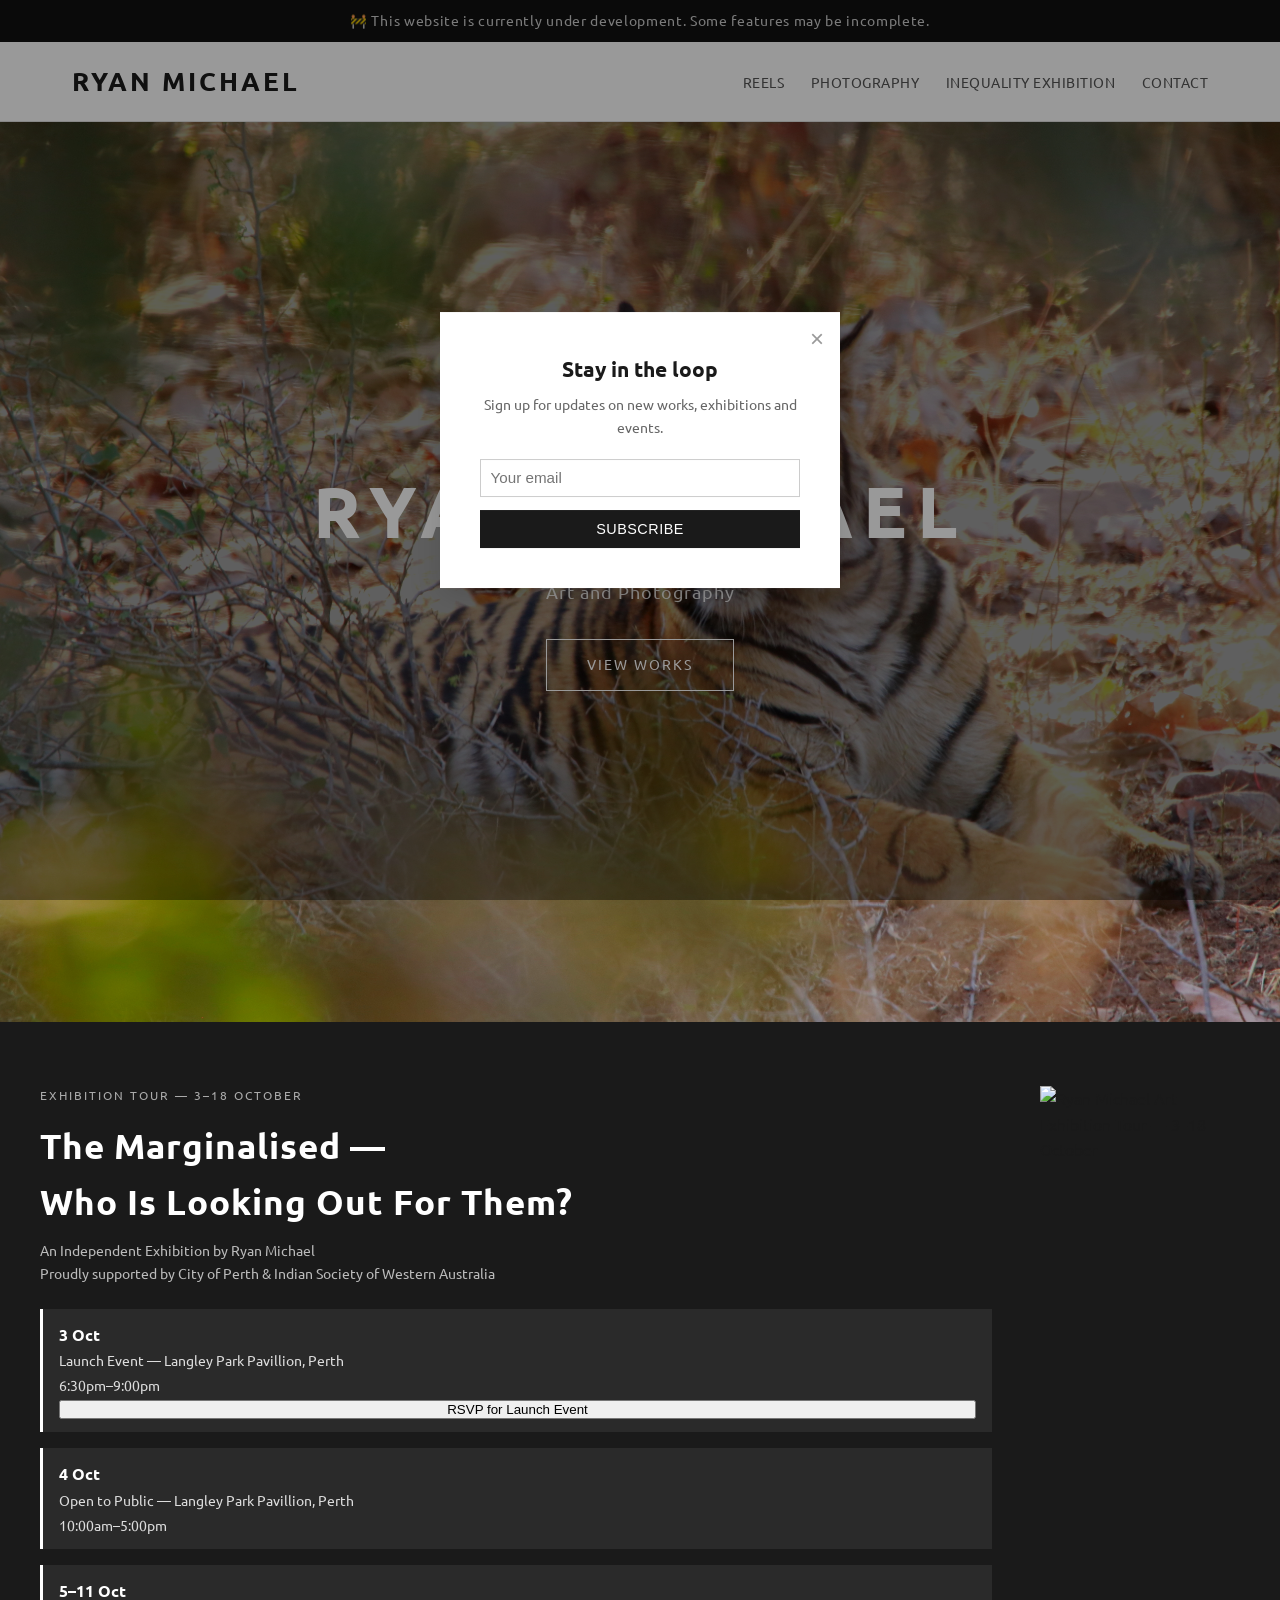
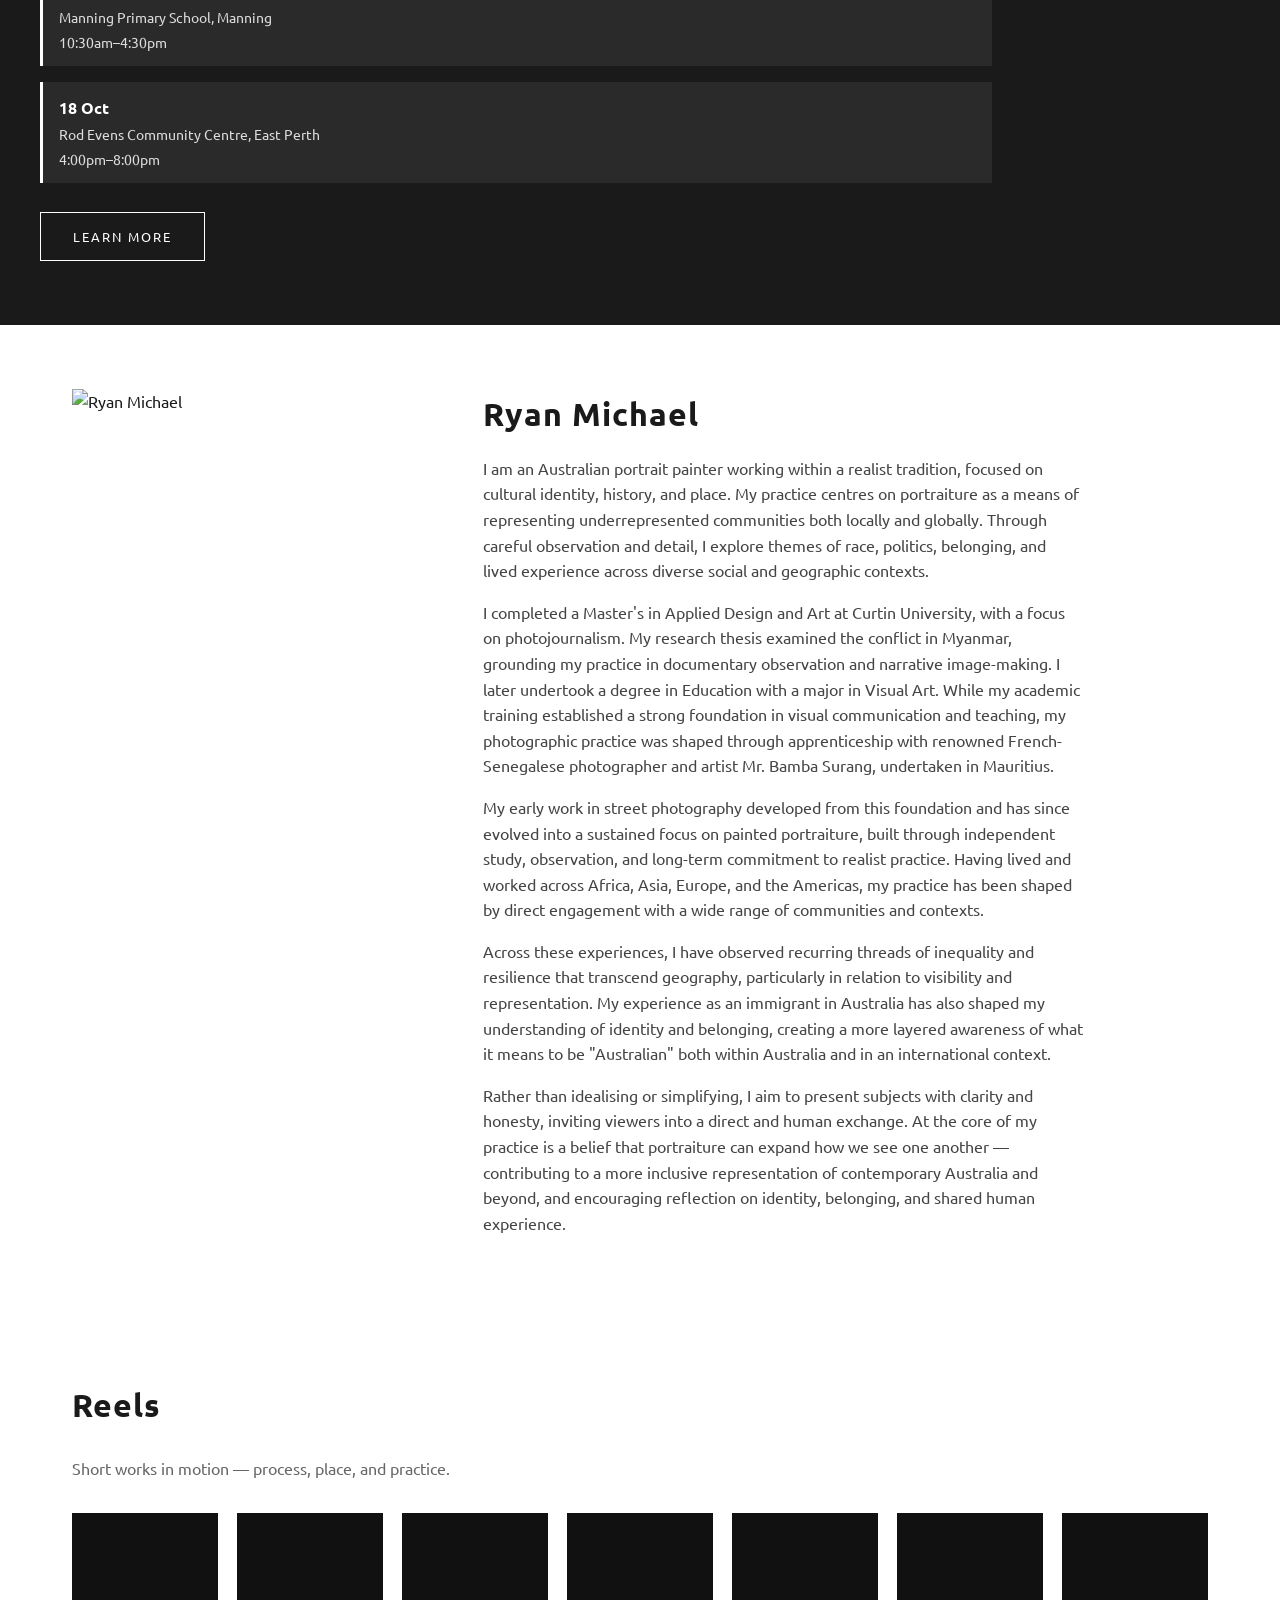
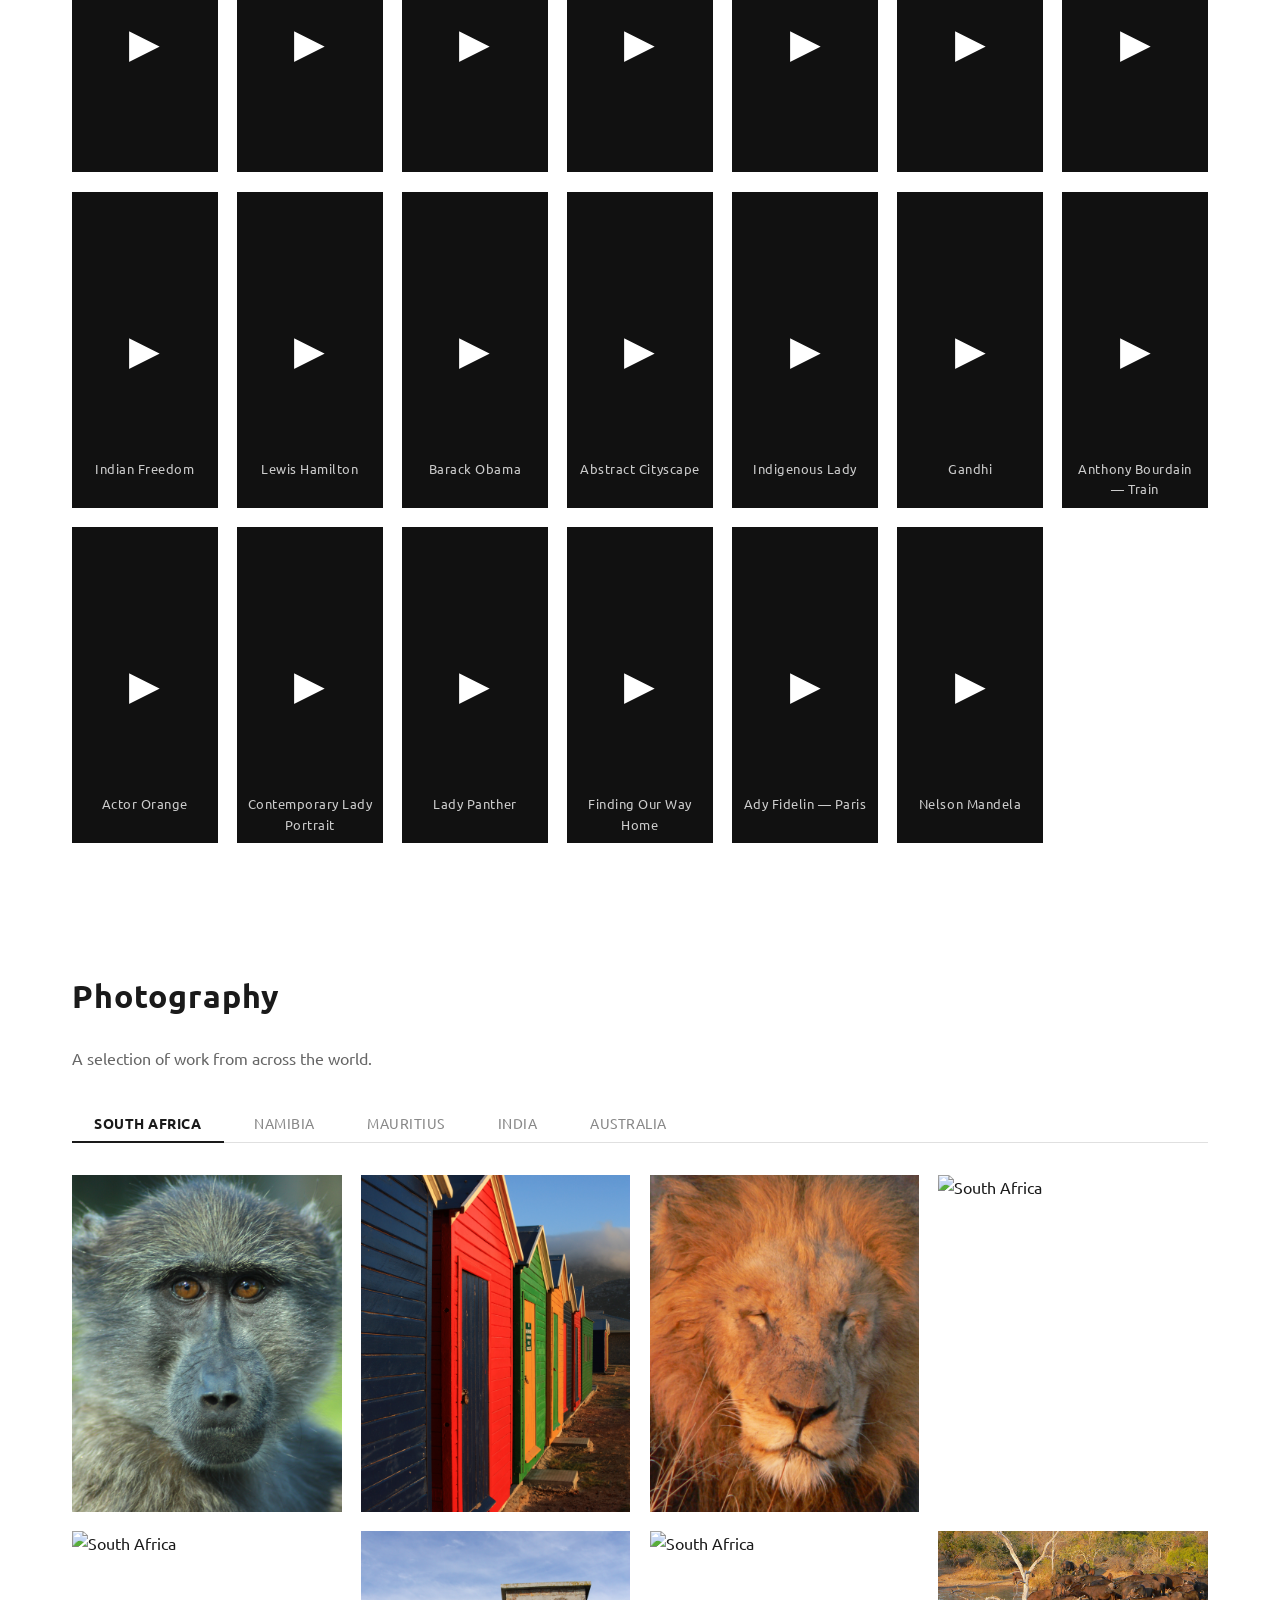
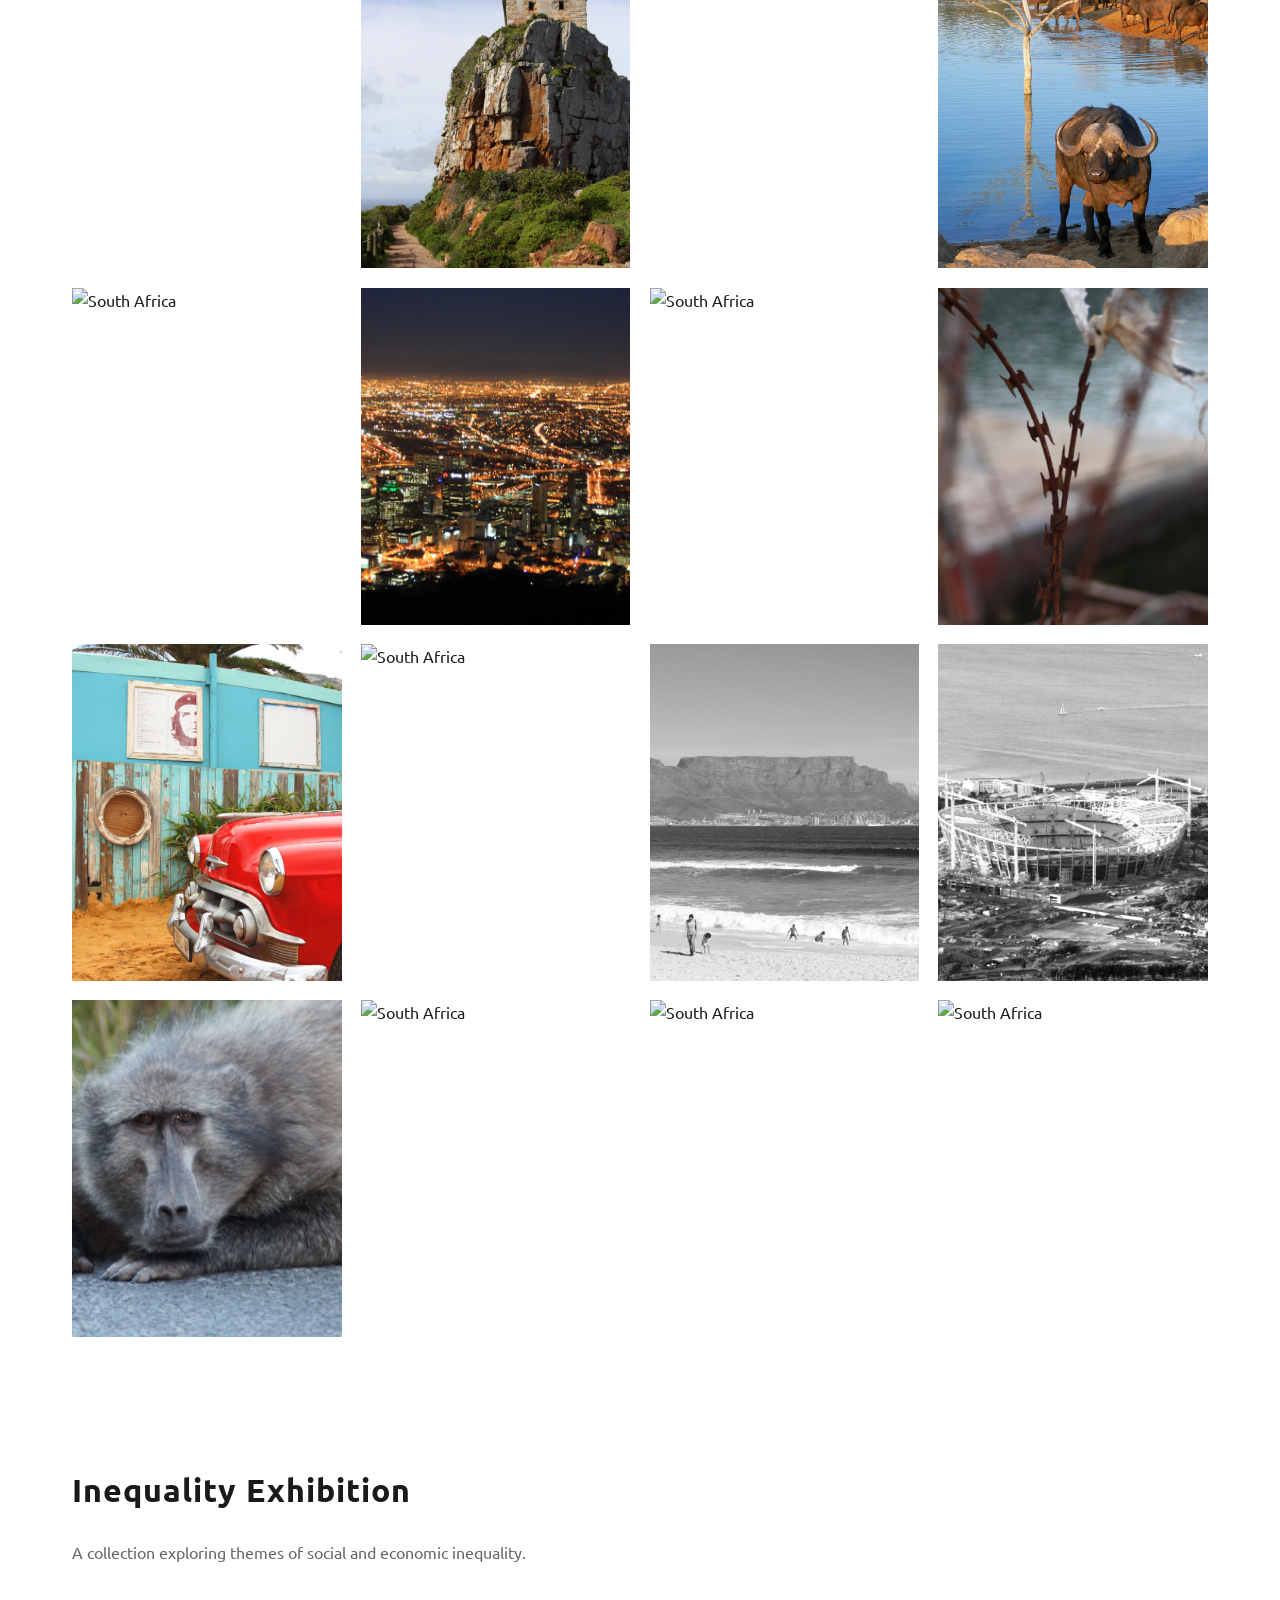
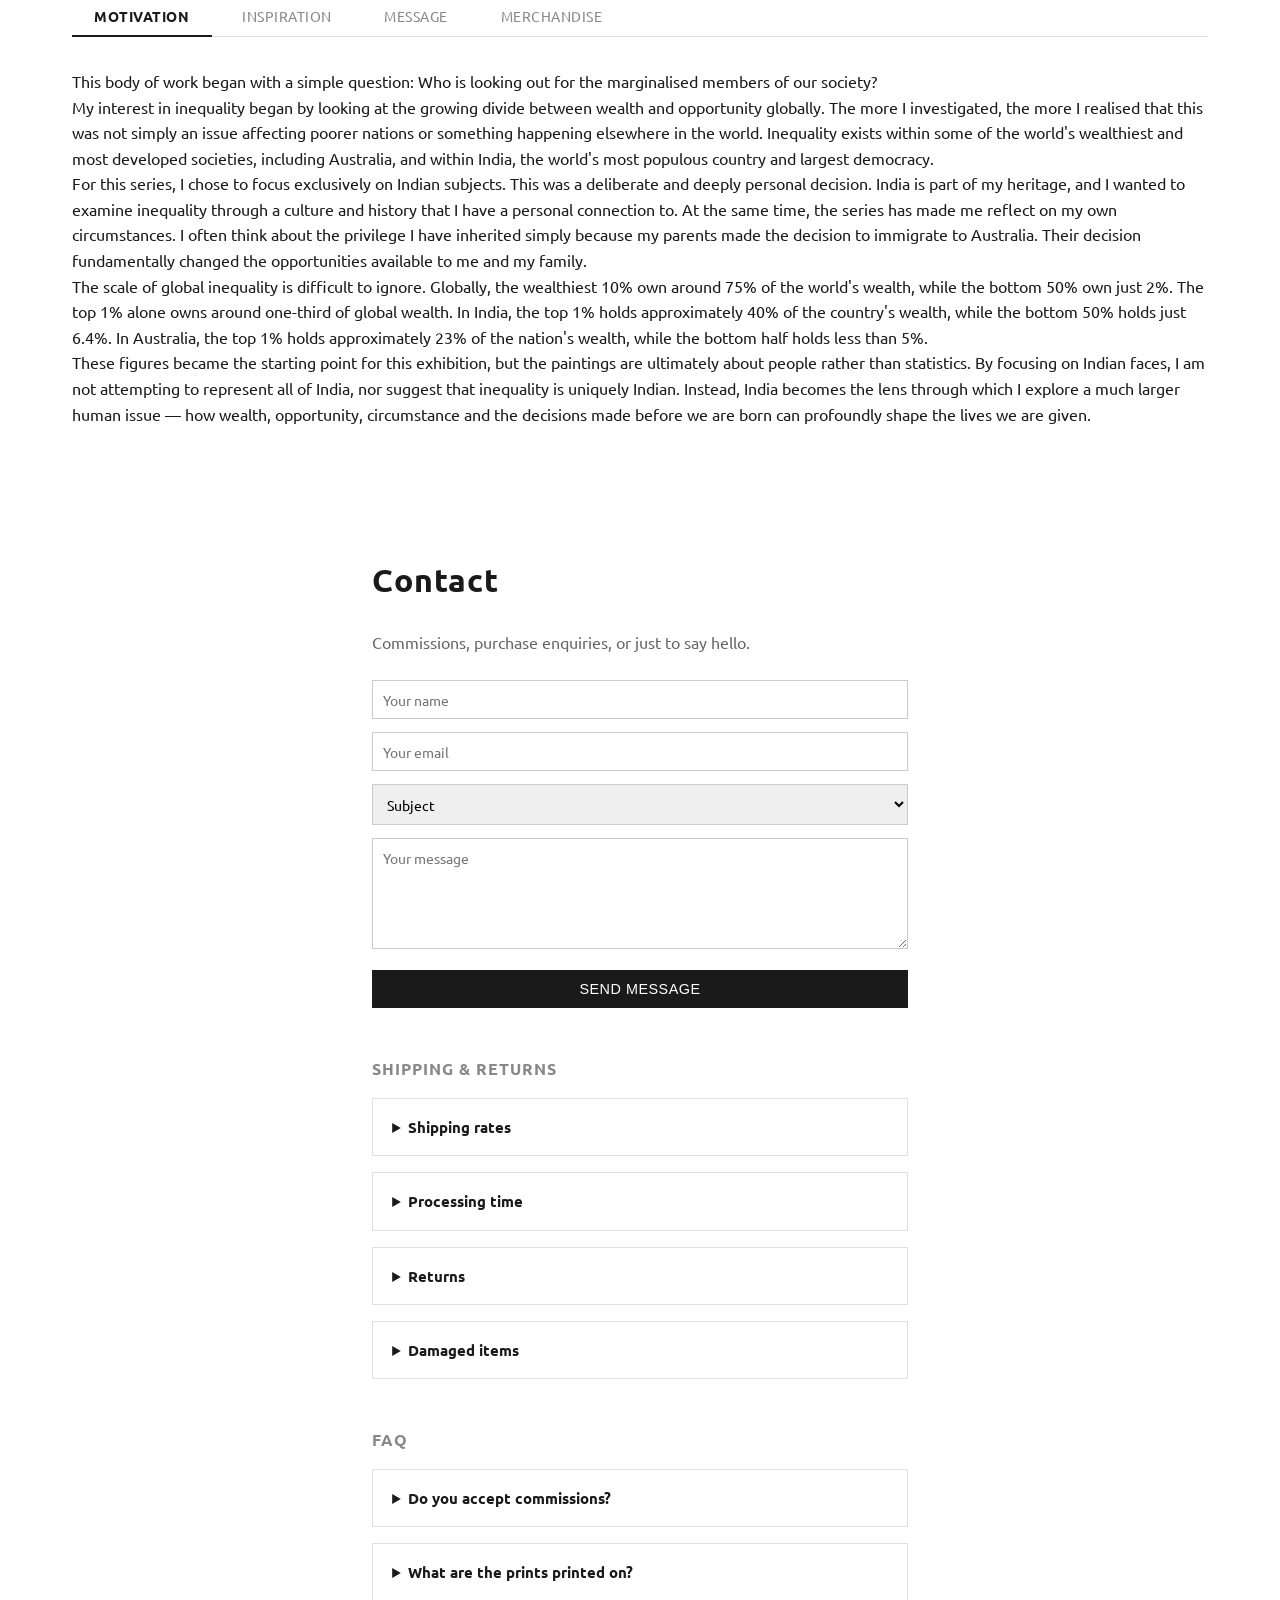
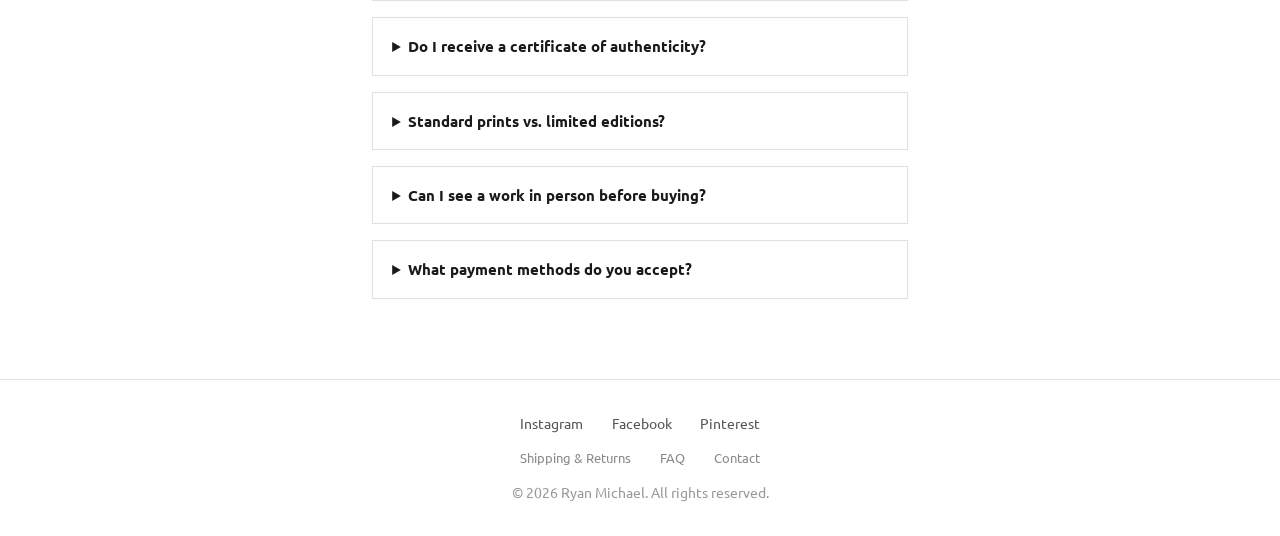
==== index.html @ 766a5f19 "Update hero slideshow with new cover images" ====
<!DOCTYPE html>
<html lang="en">
<head>
    <meta charset="UTF-8">
    <meta name="viewport" content="width=device-width, initial-scale=1.0">
    <title>Ryan Michael — Artist</title>
    <link rel="stylesheet" href="styles.css">
</head>
<body>
    <div id="dev-banner" style="background:#111;color:#ccc;text-align:center;padding:10px;font-size:0.85rem;letter-spacing:0.05em;">🚧 This website is currently under development. Some features may be incomplete.</div>
    <header>
        <div class="header-inner">
            <a href="#" class="logo">Ryan Michael</a>
            <nav>
                <a href="#reels">Reels</a>
                <a href="#photography">Photography</a>
                <a href="#inequality-exhibition">Inequality Exhibition</a>
                <a href="#contact">Contact</a>
            </nav>
        </div>
    </header>

    <!-- HERO: full-viewport slideshow -->
    <section id="hero">
        <div class="hero-slideshow">
            <div class="hero-slide active" style="background-image: url('cover-1.JPG')"></div>
            <div class="hero-slide" style="background-image: url('cover-2.JPG')"></div>
            <div class="hero-slide" style="background-image: url('cover-3.JPG')"></div>
        </div>
        <div class="hero-overlay">
            <h2>Ryan Michael</h2>
            <p>Art and Photography</p>
            <a href="#reels" class="hero-cta">View Works</a>
        </div>
    </section>

    <!-- EXHIBITION BANNER -->
    <section id="exhibition-banner">
        <div class="exhibition-banner-inner">
            <div class="exhibition-banner-text">
                <p class="exhibition-banner-label">Exhibition Tour — 3–18 October</p>
                <h2>The Marginalised —<br>Who Is Looking Out For Them?</h2>
                <p class="exhibition-banner-subtitle">An Independent Exhibition by Ryan Michael<br>Proudly supported by City of Perth &amp; Indian Society of Western Australia</p>
                <div class="exhibition-events">
                    <div class="exhibition-event">
                        <strong>3 Oct</strong>
                        <span>Launch Event — Langley Park Pavillion, Perth</span>
                        <span>6:30pm–9:00pm</span>
                        <button class="rsvp-tab-btn" id="rsvp-open-btn" aria-haspopup="dialog">RSVP for Launch Event</button>
                    </div>
                    <div class="exhibition-event">
                        <strong>4 Oct</strong>
                        <span>Open to Public — Langley Park Pavillion, Perth</span>
                        <span>10:00am–5:00pm</span>
                    </div>
                    <div class="exhibition-event">
                        <strong>5–11 Oct</strong>
                        <span>Manning Primary School, Manning</span>
                        <span>10:30am–4:30pm</span>
                    </div>
                    <div class="exhibition-event">
                        <strong>18 Oct</strong>
                        <span>Rod Evens Community Centre, East Perth</span>
                        <span>4:00pm–8:00pm</span>
                    </div>
                </div>
                <a href="#inequality-exhibition" class="exhibition-banner-cta">Learn More</a>
            </div>
            <div class="exhibition-banner-posters">
                <img src="poster-all-dates.png" alt="Ryan Michael Art Exhibition Tour — 3–18 October">
            </div>
        </div>
    </section>

    <!-- INLINE BIO (below hero) -->
    <section id="about">
        <div class="about-content">
            <div class="about-image">
                <img src="https://picsum.photos/seed/ryanm/400/500" alt="Ryan Michael">
            </div>
            <div class="about-text">
                <h2>Ryan Michael</h2>
                <p>I am an Australian portrait painter working within a realist tradition, focused on cultural identity, history, and place. My practice centres on portraiture as a means of representing underrepresented communities both locally and globally. Through careful observation and detail, I explore themes of race, politics, belonging, and lived experience across diverse social and geographic contexts.</p>
                <p>I completed a Master's in Applied Design and Art at Curtin University, with a focus on photojournalism. My research thesis examined the conflict in Myanmar, grounding my practice in documentary observation and narrative image-making. I later undertook a degree in Education with a major in Visual Art. While my academic training established a strong foundation in visual communication and teaching, my photographic practice was shaped through apprenticeship with renowned French-Senegalese photographer and artist Mr. Bamba Surang, undertaken in Mauritius.</p>
                <p>My early work in street photography developed from this foundation and has since evolved into a sustained focus on painted portraiture, built through independent study, observation, and long-term commitment to realist practice. Having lived and worked across Africa, Asia, Europe, and the Americas, my practice has been shaped by direct engagement with a wide range of communities and contexts.</p>
                <p>Across these experiences, I have observed recurring threads of inequality and resilience that transcend geography, particularly in relation to visibility and representation. My experience as an immigrant in Australia has also shaped my understanding of identity and belonging, creating a more layered awareness of what it means to be "Australian" both within Australia and in an international context.</p>
                <p>Rather than idealising or simplifying, I aim to present subjects with clarity and honesty, inviting viewers into a direct and human exchange. At the core of my practice is a belief that portraiture can expand how we see one another — contributing to a more inclusive representation of contemporary Australia and beyond, and encouraging reflection on identity, belonging, and shared human experience.</p>
            </div>
        </div>
    </section>

    <!-- REELS -->
    <section id="reels">
        <h2>Reels</h2>
        <p class="shop-intro">Short works in motion — process, place, and practice.</p>
        <div class="reels-grid">
            <div class="reel-card">
                <video src="reels/17890768773052858.mp4" muted loop playsinline preload="metadata"></video>
                <button class="reel-play" aria-label="Play reel">&#9654;</button>
            </div>
            <div class="reel-card">
                <video src="reels/17923116144005158.mp4" muted loop playsinline preload="metadata"></video>
                <button class="reel-play" aria-label="Play reel">&#9654;</button>
            </div>
            <div class="reel-card">
                <video src="reels/17947289363907724.mp4" muted loop playsinline preload="metadata"></video>
                <button class="reel-play" aria-label="Play reel">&#9654;</button>
            </div>
            <div class="reel-card">
                <video src="reels/18048375338092318.mp4" muted loop playsinline preload="metadata"></video>
                <button class="reel-play" aria-label="Play reel">&#9654;</button>
            </div>
            <div class="reel-card">
                <video src="reels/18049870856087218.mp4" muted loop playsinline preload="metadata"></video>
                <button class="reel-play" aria-label="Play reel">&#9654;</button>
            </div>
            <div class="reel-card">
                <video src="reels/18069077215678762.mp4" muted loop playsinline preload="metadata"></video>
                <button class="reel-play" aria-label="Play reel">&#9654;</button>
            </div>
            <div class="reel-card">
                <video src="reels/18364597924186010.mp4" muted loop playsinline preload="metadata"></video>
                <button class="reel-play" aria-label="Play reel">&#9654;</button>
            </div>
            <div class="reel-card">
                <video src="reels/indian-freedom.mp4" muted loop playsinline preload="metadata"></video>
                <button class="reel-play" aria-label="Play reel">&#9654;</button>
                <p class="reel-title">Indian Freedom</p>
            </div>
            <div class="reel-card">
                <video src="reels/lewis-hamilton.mp4" muted loop playsinline preload="metadata"></video>
                <button class="reel-play" aria-label="Play reel">&#9654;</button>
                <p class="reel-title">Lewis Hamilton</p>
            </div>
            <div class="reel-card">
                <video src="reels/barrack-obama.mp4" muted loop playsinline preload="metadata"></video>
                <button class="reel-play" aria-label="Play reel">&#9654;</button>
                <p class="reel-title">Barack Obama</p>
            </div>
            <div class="reel-card">
                <video src="reels/abstract-city-scape.mp4" muted loop playsinline preload="metadata"></video>
                <button class="reel-play" aria-label="Play reel">&#9654;</button>
                <p class="reel-title">Abstract Cityscape</p>
            </div>
            <div class="reel-card">
                <video src="reels/indigenous-lady.mp4" muted loop playsinline preload="metadata"></video>
                <button class="reel-play" aria-label="Play reel">&#9654;</button>
                <p class="reel-title">Indigenous Lady</p>
            </div>
            <div class="reel-card">
                <video src="reels/gandhi.mp4" muted loop playsinline preload="metadata"></video>
                <button class="reel-play" aria-label="Play reel">&#9654;</button>
                <p class="reel-title">Gandhi</p>
            </div>
            <div class="reel-card">
                <video src="reels/anthony-bourdaine-train.mp4" muted loop playsinline preload="metadata"></video>
                <button class="reel-play" aria-label="Play reel">&#9654;</button>
                <p class="reel-title">Anthony Bourdain — Train</p>
            </div>
            <div class="reel-card">
                <video src="reels/actor-orange.mp4" muted loop playsinline preload="metadata"></video>
                <button class="reel-play" aria-label="Play reel">&#9654;</button>
                <p class="reel-title">Actor Orange</p>
            </div>
            <div class="reel-card">
                <video src="reels/contemporary-lady-portrait.mp4" muted loop playsinline preload="metadata"></video>
                <button class="reel-play" aria-label="Play reel">&#9654;</button>
                <p class="reel-title">Contemporary Lady Portrait</p>
            </div>
            <div class="reel-card">
                <video src="reels/lady-panther.mp4" muted loop playsinline preload="metadata"></video>
                <button class="reel-play" aria-label="Play reel">&#9654;</button>
                <p class="reel-title">Lady Panther</p>
            </div>
            <div class="reel-card">
                <video src="reels/finding-our-way-home.mp4" muted loop playsinline preload="metadata"></video>
                <button class="reel-play" aria-label="Play reel">&#9654;</button>
                <p class="reel-title">Finding Our Way Home</p>
            </div>
            <div class="reel-card">
                <video src="reels/ady-fidelin-paris.mp4" muted loop playsinline preload="metadata"></video>
                <button class="reel-play" aria-label="Play reel">&#9654;</button>
                <p class="reel-title">Ady Fidelin — Paris</p>
            </div>
            <div class="reel-card">
                <video src="reels/nelson-mandela.mp4" muted loop playsinline preload="metadata"></video>
                <button class="reel-play" aria-label="Play reel">&#9654;</button>
                <p class="reel-title">Nelson Mandela</p>
            </div>
        </div>
    </section>

    <!-- PHOTOGRAPHY -->
    <section id="photography">
        <h2>Photography</h2>
        <p class="shop-intro">A selection of work from across the world.</p>

        <!-- Country tabs -->
        <div class="photo-tabs" role="tablist" aria-label="Photography by country">
            <button class="photo-tab active" role="tab" aria-selected="true"  data-country="south-africa">South Africa</button>
            <button class="photo-tab"         role="tab" aria-selected="false" data-country="namibia">Namibia</button>
            <button class="photo-tab"         role="tab" aria-selected="false" data-country="mauritius">Mauritius</button>
            <button class="photo-tab"         role="tab" aria-selected="false" data-country="india">India</button>
            <button class="photo-tab"         role="tab" aria-selected="false" data-country="australia">Australia</button>
        </div>

        <!-- South Africa -->
        <div class="photo-panel active" id="panel-south-africa" role="tabpanel">
            <div class="photo-grid">
                <img src="photography/south-africa/SA%20L1.jpg"  alt="South Africa" loading="lazy">
                <img src="photography/south-africa/SA%20L2.JPG"  alt="South Africa" loading="lazy">
                <img src="photography/south-africa/SA%20L3.JPG"  alt="South Africa" loading="lazy">
                <img src="photography/south-africa/SA%20L4.JPG"  alt="South Africa" loading="lazy">
                <img src="photography/south-africa/SA%20L5.JPG"  alt="South Africa" loading="lazy">
                <img src="photography/south-africa/SA%20L6.jpg"  alt="South Africa" loading="lazy">
                <img src="photography/south-africa/SA%20L7.JPG"  alt="South Africa" loading="lazy">
                <img src="photography/south-africa/SA%20L8.JPG"  alt="South Africa" loading="lazy">
                <img src="photography/south-africa/SA%20L9.JPG"  alt="South Africa" loading="lazy">
                <img src="photography/south-africa/SA%20L10.jpg" alt="South Africa" loading="lazy">
                <img src="photography/south-africa/SA%20S1.JPG"  alt="South Africa" loading="lazy">
                <img src="photography/south-africa/SA%20S2.jpg"  alt="South Africa" loading="lazy">
                <img src="photography/south-africa/SA%20S3.jpg"  alt="South Africa" loading="lazy">
                <img src="photography/south-africa/SA%20S4.JPG"  alt="South Africa" loading="lazy">
                <img src="photography/south-africa/SA%20S5.JPG"  alt="South Africa" loading="lazy">
                <img src="photography/south-africa/SA%20S6.JPG"  alt="South Africa" loading="lazy">
                <img src="photography/south-africa/SA%20S7.jpg"  alt="South Africa" loading="lazy">
                <img src="photography/south-africa/SA%20S8.JPG"  alt="South Africa" loading="lazy">
                <img src="photography/south-africa/SA%20S9.JPG"  alt="South Africa" loading="lazy">
                <img src="photography/south-africa/SA%20S10.JPG" alt="South Africa" loading="lazy">
            </div>
        </div>

        <!-- Namibia -->
        <div class="photo-panel" id="panel-namibia" role="tabpanel">
            <div class="photo-grid">
                <img src="photography/namibia/N%20L1.JPG"  alt="Namibia" loading="lazy">
                <img src="photography/namibia/N%20L2.JPG"  alt="Namibia" loading="lazy">
                <img src="photography/namibia/N%20L3.JPG"  alt="Namibia" loading="lazy">
                <img src="photography/namibia/N%20L4.JPG"  alt="Namibia" loading="lazy">
                <img src="photography/namibia/N%20L5.JPG"  alt="Namibia" loading="lazy">
                <img src="photography/namibia/N%20L6.JPG"  alt="Namibia" loading="lazy">
                <img src="photography/namibia/N%20L7.JPG"  alt="Namibia" loading="lazy">
                <img src="photography/namibia/N%20L8.JPG"  alt="Namibia" loading="lazy">
                <img src="photography/namibia/N%20L9.JPG"  alt="Namibia" loading="lazy">
                <img src="photography/namibia/N%20L10.JPG" alt="Namibia" loading="lazy">
                <img src="photography/namibia/N%20S1.JPG"  alt="Namibia" loading="lazy">
                <img src="photography/namibia/N%20S2.JPG"  alt="Namibia" loading="lazy">
                <img src="photography/namibia/N%20S3.JPG"  alt="Namibia" loading="lazy">
                <img src="photography/namibia/N%20S4.JPG"  alt="Namibia" loading="lazy">
                <img src="photography/namibia/N%20S5.JPG"  alt="Namibia" loading="lazy">
                <img src="photography/namibia/N%20S6.JPG"  alt="Namibia" loading="lazy">
                <img src="photography/namibia/N%20S7.JPG"  alt="Namibia" loading="lazy">
                <img src="photography/namibia/N%20S8.JPG"  alt="Namibia" loading="lazy">
                <img src="photography/namibia/N%20S9.JPG"  alt="Namibia" loading="lazy">
                <img src="photography/namibia/N%20S10.JPG" alt="Namibia" loading="lazy">
            </div>
        </div>

        <!-- Mauritius -->
        <div class="photo-panel" id="panel-mauritius" role="tabpanel">
            <div class="photo-grid">
                <img src="photography/mauritius/M%20L1.JPG"  alt="Mauritius" loading="lazy">
                <img src="photography/mauritius/M%20L2.JPG"  alt="Mauritius" loading="lazy">
                <img src="photography/mauritius/M%20L3.JPG"  alt="Mauritius" loading="lazy">
                <img src="photography/mauritius/M%20L4.JPG"  alt="Mauritius" loading="lazy">
                <img src="photography/mauritius/M%20L5.JPG"  alt="Mauritius" loading="lazy">
                <img src="photography/mauritius/M%20L6.JPG"  alt="Mauritius" loading="lazy">
                <img src="photography/mauritius/M%20L7.JPG"  alt="Mauritius" loading="lazy">
                <img src="photography/mauritius/M%20L8.JPG"  alt="Mauritius" loading="lazy">
                <img src="photography/mauritius/M%20L9.JPG"  alt="Mauritius" loading="lazy">
                <img src="photography/mauritius/M%20L10.JPG" alt="Mauritius" loading="lazy">
                <img src="photography/mauritius/M%20S1.JPG"  alt="Mauritius" loading="lazy">
                <img src="photography/mauritius/M%20S2.JPG"  alt="Mauritius" loading="lazy">
                <img src="photography/mauritius/M%20S3.JPG"  alt="Mauritius" loading="lazy">
                <img src="photography/mauritius/M%20S4.JPG"  alt="Mauritius" loading="lazy">
                <img src="photography/mauritius/M%20S5.JPG"  alt="Mauritius" loading="lazy">
                <img src="photography/mauritius/M%20S6.JPG"  alt="Mauritius" loading="lazy">
                <img src="photography/mauritius/M%20S7.JPG"  alt="Mauritius" loading="lazy">
                <img src="photography/mauritius/M%20S8.JPG"  alt="Mauritius" loading="lazy">
                <img src="photography/mauritius/M%20S9.JPG"  alt="Mauritius" loading="lazy">
                <img src="photography/mauritius/M%20S10.JPG" alt="Mauritius" loading="lazy">
                <img src="photography/mauritius/Giant%20Lilly%20Pads%20of%20Mauritius.JPG" alt="Giant Lilly Pads of Mauritius" loading="lazy">
                <img src="photography/mauritius/Bird%20walking%20across%201.5%20meter%20long%20Giant%20Lilly%20pads.JPG" alt="Bird walking across Giant Lilly Pads" loading="lazy">
            </div>
        </div>

        <!-- India -->
        <div class="photo-panel" id="panel-india" role="tabpanel">
            <div class="photo-grid">
                <img src="photography/india/I%20L1.JPG"  alt="India" loading="lazy">
                <img src="photography/india/I%20L2.JPG"  alt="India" loading="lazy">
                <img src="photography/india/I%20L3.JPG"  alt="India" loading="lazy">
                <img src="photography/india/I%20L4.JPG"  alt="India" loading="lazy">
                <img src="photography/india/I%20L5.JPG"  alt="India" loading="lazy">
                <img src="photography/india/I%20L6.JPG"  alt="India" loading="lazy">
                <img src="photography/india/I%20L7.JPG"  alt="India" loading="lazy">
                <img src="photography/india/I%20L8.JPG"  alt="India" loading="lazy">
                <img src="photography/india/I%20L9.JPG"  alt="India" loading="lazy">
                <img src="photography/india/I%20L10.JPG" alt="India" loading="lazy">
                <img src="photography/india/I%20S1.JPG"  alt="India" loading="lazy">
                <img src="photography/india/I%20S2.JPG"  alt="India" loading="lazy">
                <img src="photography/india/I%20S3.JPG"  alt="India" loading="lazy">
                <img src="photography/india/I%20S4.JPG"  alt="India" loading="lazy">
                <img src="photography/india/I%20S5.JPG"  alt="India" loading="lazy">
                <img src="photography/india/I%20S6.JPG"  alt="India" loading="lazy">
                <img src="photography/india/I%20S7.JPG"  alt="India" loading="lazy">
                <img src="photography/india/I%20S8.JPG"  alt="India" loading="lazy">
                <img src="photography/india/I%20S9.JPG"  alt="India" loading="lazy">
                <img src="photography/india/I%20S10.JPG" alt="India" loading="lazy">
            </div>
        </div>

        <!-- Australia -->
        <div class="photo-panel" id="panel-australia" role="tabpanel">
            <p class="photo-coming-soon">Photography from Australia coming soon.</p>
        </div>
    </section>

    <!-- LIGHTBOX -->
    <div id="lightbox" class="lightbox" role="dialog" aria-modal="true" aria-label="Photo viewer" hidden>
        <button class="lightbox-close" id="lightbox-close" aria-label="Close">&times;</button>
        <button class="lightbox-prev"  id="lightbox-prev"  aria-label="Previous">&#8592;</button>
        <button class="lightbox-next"  id="lightbox-next"  aria-label="Next">&#8594;</button>
        <div class="lightbox-inner">
            <img id="lightbox-img" src="" alt="">
        </div>
        <p class="lightbox-counter" id="lightbox-counter"></p>
    </div>
    <div id="lightbox-overlay" class="lightbox-overlay" hidden></div>

    <!-- INEQUALITY EXHIBITION -->
    <section id="inequality-exhibition">
        <h2>Inequality Exhibition</h2>
        <p class="shop-intro">A collection exploring themes of social and economic inequality.</p>

        <!-- Sub-tabs -->
        <div class="ineq-tabs" role="tablist" aria-label="Inequality Exhibition sections">
            <button class="ineq-tab active" role="tab" aria-selected="true"  data-panel="motivation">Motivation</button>
            <button class="ineq-tab"        role="tab" aria-selected="false" data-panel="inspiration">Inspiration</button>
            <button class="ineq-tab"        role="tab" aria-selected="false" data-panel="message">Message</button>
            <button class="ineq-tab"        role="tab" aria-selected="false" data-panel="merchandise">Merchandise</button>
        </div>

        <!-- Panel 1: Motivation -->
        <div class="ineq-panel active" id="ineq-panel-motivation" role="tabpanel">
            <div class="ineq-text">
                <p>This body of work began with a simple question: Who is looking out for the marginalised members of our society?</p>
                <p>My interest in inequality began by looking at the growing divide between wealth and opportunity globally. The more I investigated, the more I realised that this was not simply an issue affecting poorer nations or something happening elsewhere in the world. Inequality exists within some of the world's wealthiest and most developed societies, including Australia, and within India, the world's most populous country and largest democracy.</p>
                <p>For this series, I chose to focus exclusively on Indian subjects. This was a deliberate and deeply personal decision. India is part of my heritage, and I wanted to examine inequality through a culture and history that I have a personal connection to. At the same time, the series has made me reflect on my own circumstances. I often think about the privilege I have inherited simply because my parents made the decision to immigrate to Australia. Their decision fundamentally changed the opportunities available to me and my family.</p>
                <p>The scale of global inequality is difficult to ignore. Globally, the wealthiest 10% own around 75% of the world's wealth, while the bottom 50% own just 2%. The top 1% alone owns around one-third of global wealth. In India, the top 1% holds approximately 40% of the country's wealth, while the bottom 50% holds just 6.4%. In Australia, the top 1% holds approximately 23% of the nation's wealth, while the bottom half holds less than 5%.</p>
                <p>These figures became the starting point for this exhibition, but the paintings are ultimately about people rather than statistics. By focusing on Indian faces, I am not attempting to represent all of India, nor suggest that inequality is uniquely Indian. Instead, India becomes the lens through which I explore a much larger human issue — how wealth, opportunity, circumstance and the decisions made before we are born can profoundly shape the lives we are given.</p>
            </div>
        </div>

        <!-- Panel 2: Inspiration -->
        <div class="ineq-panel" id="ineq-panel-inspiration" role="tabpanel">
            <div class="ineq-text">
                <p>The visual language of this series represents a significant departure from my earlier work. My practice has often embraced bright, vibrant colour and a postmodernist sensibility. However, as I began developing this series, I felt that the subject demanded something more restrained.</p>
                <p>After the first sketches, I gradually moved towards a pared-back aesthetic and predominantly monochromatic palette. I wanted to remove visual excess and allow the subject to carry the weight of the work. In a sense, this became part of the message itself: art does not need gilded frames, excessive decoration or visual extravagance to have impact.</p>
                <p>I wanted these paintings to feel approachable. They are intended to draw the viewer in rather than overwhelm them, creating enough visual space to pause, consider and question. The simplicity of the palette allows the human presence within each portrait to become the focus.</p>
            </div>
        </div>

        <!-- Panel 3: Message -->
        <div class="ineq-panel" id="ineq-panel-message" role="tabpanel">
            <div class="ineq-text">
                <p>This exhibition is not intended as an accusation or a condemnation of wealth. It is an invitation to consider what we do with the extraordinary circumstances of our own lives.</p>
                <p>I consider myself incredibly fortunate to have been given the opportunities that came from my family's decision to immigrate to Australia. That privilege has also made me question how many people never receive the same opportunities — not because of a lack of ability or ambition, but because of the circumstances into which they are born.</p>
                <p>Australia is an extraordinarily fortunate country. Many of us have access to security, education, healthcare, opportunity and freedoms that millions of people around the world can only dream of. My hope is that recognising this privilege can encourage a greater sense of responsibility — not guilt, but empathy, gratitude and action.</p>
                <p>Through these portraits, I want to give visibility to people and communities who are too often overlooked. I want the viewer to look beyond the economic statistics and see the individual.</p>
                <p>Ultimately, this exhibition asks us to consider a simple idea: If we are fortunate enough to have more, what responsibility do we have to those who have less? For me, art can be part of that conversation. It can make people stop, look, think — and perhaps see someone else's experience a little differently.</p>
            </div>
        </div>

        <!-- Panel 4: Merchandise -->
        <div class="ineq-panel" id="ineq-panel-merchandise" role="tabpanel">
            <p class="shop-intro">Exhibition merchandise — prints and products from the Inequality series.</p>
            <div class="merch-grid">
                <div class="merch-card">
                    <img src="merchandise/79651.png" alt="Inequality Exhibition Merchandise">
                </div>
                <div class="merch-card">
                    <img src="merchandise/79653.png" alt="Inequality Exhibition Merchandise">
                </div>
                <div class="merch-card">
                    <img src="merchandise/79666.png" alt="Inequality Exhibition Merchandise">
                </div>
                <div class="merch-card">
                    <img src="merchandise/79668.png" alt="Inequality Exhibition Merchandise">
                </div>
            </div>
        </div>
    </section>

    <!-- CONTACT (with merged FAQ + Shipping) -->
    <section id="contact">
        <h2>Contact</h2>
        <p class="contact-intro">Commissions, purchase enquiries, or just to say hello.</p>
        <form id="contact-form" action="https://formspree.io/f/mkoegqqq" method="POST">
            <input type="text" name="name" placeholder="Your name" required>
            <input type="email" name="email" placeholder="Your email" required>
            <select name="subject">
                <option value="">Subject</option>
                <option value="commission">Commission Enquiry</option>
                <option value="purchase">Purchase / Print Enquiry</option>
                <option value="gallery">Gallery Representation</option>
                <option value="other">Other</option>
            </select>
            <textarea name="message" rows="5" placeholder="Your message" required></textarea>
            <button type="submit">Send Message</button>
        </form>

        <!-- SHIPPING & RETURNS -->
        <div class="info-block">
            <h3 class="info-heading">Shipping &amp; Returns</h3>

            <details class="faq-item">
                <summary>Shipping rates</summary>
                <table class="shipping-table">
                    <thead><tr><th>Item</th><th>Domestic</th><th>International</th></tr></thead>
                    <tbody>
                        <tr><td>A4 Print</td><td>$15</td><td>$30</td></tr>
                        <tr><td>A3 Print</td><td>$20</td><td>$40</td></tr>
                        <tr><td>A2 Print</td><td>$30</td><td>$55</td></tr>
                        <tr><td>Original</td><td>$50–100</td><td>Quote on request</td></tr>
                    </tbody>
                </table>
            </details>

            <details class="faq-item">
                <summary>Processing time</summary>
                <p>Prints are dispatched within 3–5 business days. Originals are shipped within 7–10 business days.</p>
            </details>

            <details class="faq-item">
                <summary>Returns</summary>
                <p>Returns accepted within 14 days of delivery. Items must be undamaged and in original packaging. Return shipping is the buyer's responsibility unless the item arrived damaged.</p>
            </details>

            <details class="faq-item">
                <summary>Damaged items</summary>
                <p>Contact us within 48 hours with photos. We will arrange a replacement or full refund including shipping.</p>
            </details>
        </div>

        <!-- FAQ -->
        <div class="info-block">
            <h3 class="info-heading">FAQ</h3>

            <details class="faq-item">
                <summary>Do you accept commissions?</summary>
                <p>Yes. Use the form above to describe what you're looking for — size, subject, colour palette — and I'll provide a quote and timeline.</p>
            </details>

            <details class="faq-item">
                <summary>What are the prints printed on?</summary>
                <p>310gsm Hahnemühle fine art paper using archival pigment inks. Each print is signed, numbered, and comes with a certificate of authenticity.</p>
            </details>

            <details class="faq-item">
                <summary>Do I receive a certificate of authenticity?</summary>
                <p>Yes. Every original and limited edition print comes with a signed certificate confirming title, medium, dimensions, edition number, and date.</p>
            </details>

            <details class="faq-item">
                <summary>Standard prints vs. limited editions?</summary>
                <p><strong>Standard prints</strong> are always available in A4, A3, and A2 on archival paper. <strong>Limited editions</strong> are restricted to 25 per image — signed, numbered, with certificate. Once sold out, no more are produced.</p>
            </details>

            <details class="faq-item">
                <summary>Can I see a work in person before buying?</summary>
                <p>Studio visits by appointment if you're local. Otherwise I'm happy to provide additional photos or arrange a video call.</p>
            </details>

            <details class="faq-item">
                <summary>What payment methods do you accept?</summary>
                <p>Credit/debit cards via Stripe. For originals, bank transfer and payment plans are also available — just ask.</p>
            </details>
        </div>
    </section>

    <footer>
        <div class="footer-social">
            <a href="#" aria-label="Instagram">Instagram</a>
            <a href="#" aria-label="Facebook">Facebook</a>
            <a href="#" aria-label="Pinterest">Pinterest</a>
        </div>
        <div class="footer-links">
            <a href="#contact">Shipping &amp; Returns</a>
            <a href="#contact">FAQ</a>
            <a href="#contact">Contact</a>
        </div>
        <p>&copy; 2026 Ryan Michael. All rights reserved.</p>
    </footer>

    <!-- Order Now floating shortcut (visible on shop/merch sections) -->
    <!-- Newsletter Popup -->
    <div id="newsletter-overlay" class="cart-overlay" hidden></div>
    <div id="newsletter-popup" class="newsletter-popup" hidden>
        <button id="newsletter-close" class="newsletter-close" aria-label="Close">&times;</button>
        <h3>Stay in the loop</h3>
        <p>Sign up for updates on new works, exhibitions and events.</p>
        <form id="newsletter-form">
            <input type="email" id="newsletter-email" placeholder="Your email" required>
            <button type="submit">Subscribe</button>
        </form>
    </div>

    <!-- RSVP MODAL -->
    <div id="rsvp-overlay" class="rsvp-overlay" hidden></div>
    <div id="rsvp-modal" class="rsvp-modal" role="dialog" aria-modal="true" aria-labelledby="rsvp-modal-title" hidden>
        <button class="rsvp-modal-close" id="rsvp-close-btn" aria-label="Close">&times;</button>
        <div class="rsvp-modal-header">
            <p class="rsvp-modal-label">Launch Event · 3 October · 6:30–9:00pm</p>
            <h3 id="rsvp-modal-title">RSVP — Langley Park Pavillion, Perth</h3>
        </div>

        <!-- Form state -->
        <form id="rsvp-form" class="rsvp-form" novalidate>
            <div class="rsvp-row rsvp-row--half">
                <div class="rsvp-field">
                    <label for="rsvp-first-name">First Name <span class="rsvp-required">*</span></label>
                    <input type="text" id="rsvp-first-name" name="firstName" placeholder="First name" required autocomplete="given-name">
                </div>
                <div class="rsvp-field">
                    <label for="rsvp-last-name">Last Name <span class="rsvp-required">*</span></label>
                    <input type="text" id="rsvp-last-name" name="lastName" placeholder="Last name" required autocomplete="family-name">
                </div>
            </div>
            <div class="rsvp-field">
                <label for="rsvp-email">Email Address <span class="rsvp-required">*</span></label>
                <input type="email" id="rsvp-email" name="email" placeholder="your@email.com" required autocomplete="email">
            </div>
            <div class="rsvp-field">
                <label for="rsvp-phone">Phone Number <span class="rsvp-required">*</span></label>
                <input type="tel" id="rsvp-phone" name="phone" placeholder="04xx xxx xxx" required autocomplete="tel">
            </div>
            <div class="rsvp-field">
                <label for="rsvp-guests">Number of Guests Attending <span class="rsvp-required">*</span></label>
                <select id="rsvp-guests" name="guests" required>
                    <option value="">Select…</option>
                    <option value="1">1 person (just me)</option>
                    <option value="2">2 people</option>
                    <option value="3">3 people</option>
                    <option value="4">4 people</option>
                    <option value="5">5 people</option>
                    <option value="6+">6 or more</option>
                </select>
            </div>
            <div id="rsvp-error" class="rsvp-error" hidden></div>
            <button type="submit" class="rsvp-submit-btn" id="rsvp-submit-btn">Confirm RSVP</button>
        </form>

        <!-- Success state (hidden until submitted) -->
        <div id="rsvp-success" class="rsvp-success" hidden>
            <div class="rsvp-success-icon">✓</div>
            <h4>You're on the list!</h4>
            <p>Thanks for RSVPing to the Launch Event. We look forward to seeing you on <strong>3 October</strong> at Langley Park Pavillion.</p>
            <button class="rsvp-submit-btn" id="rsvp-done-btn">Close</button>
        </div>
    </div>

    <script src="script.js"></script>
</body>
</html>
---- styles.css ----
@import url('https://fonts.googleapis.com/css2?family=Ubuntu:ital,wght@0,300;0,400;0,700;1,300&display=swap');

* { margin: 0; padding: 0; box-sizing: border-box; }
body { font-family: 'Ubuntu', "Helvetica Neue", Helvetica, Arial, sans-serif; color: #1a1a1a; line-height: 1.6; background: #fff; }

/* HEADER */
header { border-bottom: 1px solid #e0e0e0; position: sticky; top: 0; background: #fff; z-index: 50; }
.header-inner { max-width: 1200px; margin: 0 auto; padding: 1.2rem 2rem; display: flex; justify-content: space-between; align-items: center; }
.logo { font-family: 'Ubuntu', sans-serif; font-size: clamp(1.2rem, 2vw, 1.6rem); font-weight: 700; text-decoration: none; color: #1a1a1a; letter-spacing: 3px; text-transform: uppercase; }
nav a { color: #555; text-decoration: none; margin-left: 1.4rem; font-size: 0.9rem; text-transform: uppercase; letter-spacing: 0.5px; white-space: nowrap; }
nav a:hover { color: #000; }

/* SECTIONS */
section { max-width: 1200px; margin: 0 auto; padding: 4rem 2rem; }
h2 { font-family: 'Ubuntu', sans-serif; font-size: clamp(1.4rem, 2.5vw, 2rem); font-weight: 700; margin-bottom: 1.5rem; letter-spacing: 1px; }

/* CATALOGUE */
.filters { display: flex; flex-direction: column; gap: 0.7rem; margin-bottom: 2rem; }
.filter-group { display: flex; flex-wrap: wrap; gap: 0.5rem; }
.chip { padding: 0.4rem 1rem; border: 1px solid #ccc; border-radius: 20px; background: #fff; font-size: 0.82rem; color: #555; cursor: pointer; letter-spacing: 0.3px; transition: background 0.15s, color 0.15s, border-color 0.15s; }
.chip:hover { border-color: #1a1a1a; color: #1a1a1a; }
.chip.active { background: #1a1a1a; color: #fff; border-color: #1a1a1a; }
.catalogue-grid { display: grid; grid-template-columns: repeat(auto-fill, minmax(250px, 1fr)); gap: 2rem; }
.work-card { cursor: pointer; }
.work-card img { width: 100%; aspect-ratio: 4/5; object-fit: cover; display: block; }
.work-card.hidden { display: none; }
.work-info { padding: 0.75rem 0 0.5rem; }
.work-title { font-size: 0.9rem; font-weight: 600; color: #1a1a1a; margin-bottom: 0.2rem; }
.work-meta { font-size: 0.8rem; color: #888; }

/* ENQUIRE OVERLAY */
.card-enquire-overlay { position: absolute; inset: 0; background: rgba(0,0,0,0.45); display: flex; align-items: center; justify-content: center; opacity: 0; transition: opacity 0.2s; }
.card-image:hover .card-enquire-overlay { opacity: 1; }
.enquire-btn { padding: 0.6rem 1.6rem; border: 1px solid #fff; color: #fff; text-decoration: none; font-size: 0.82rem; text-transform: uppercase; letter-spacing: 1.5px; background: transparent; transition: background 0.15s, color 0.15s; }
.enquire-btn:hover { background: #fff; color: #1a1a1a; }

/* INFO BLOCKS (Shipping + FAQ in Contact) */
.info-block { margin-top: 3rem; max-width: 600px; }
.info-heading { font-size: 1rem; text-transform: uppercase; letter-spacing: 1px; color: #888; margin-bottom: 1rem; }

/* ABOUT */
.about-content { display: grid; grid-template-columns: 1fr 2fr; gap: 3rem; align-items: start; }
.about-image img { width: 100%; object-fit: cover; }
.about-text h2 { margin-bottom: 1rem; }
.about-text p { margin-bottom: 1rem; color: #444; font-size: 1rem; max-width: 600px; }

/* SHOP */
.shop-intro { color: #666; margin-bottom: 2rem; }
.shop-grid { display: grid; grid-template-columns: repeat(auto-fill, minmax(280px, 1fr)); gap: 2rem; }
.shop-card { border: 1px solid #e8e8e8; }
.shop-card img { width: 100%; aspect-ratio: 4/5; object-fit: cover; display: block; }
.shop-info { padding: 1.2rem; }
.shop-info h3 { font-size: 1rem; font-weight: 600; margin-bottom: 0.6rem; }
.shop-info label { font-size: 0.8rem; color: #888; text-transform: uppercase; letter-spacing: 0.5px; display: block; margin-bottom: 0.3rem; }
.size-select { width: 100%; padding: 0.5rem; border: 1px solid #ccc; font-size: 0.9rem; margin-bottom: 0.8rem; }
.add-cart-btn { width: 100%; padding: 0.7rem; background: #1a1a1a; color: #fff; border: none; font-size: 0.9rem; cursor: pointer; text-transform: uppercase; letter-spacing: 0.5px; }
.add-cart-btn:hover { background: #333; }

/* MEDIA & EVENTS */
.media-grid { display: grid; grid-template-columns: 1fr 1fr; gap: 3rem; }
.media-block h3 { font-size: 1rem; text-transform: uppercase; letter-spacing: 1px; margin-bottom: 1.2rem; color: #888; }
.event-item { margin-bottom: 1.5rem; }
.event-date { font-size: 0.8rem; color: #999; text-transform: uppercase; letter-spacing: 0.5px; }
.event-item strong { display: block; margin-top: 0.2rem; }
.event-item p { color: #666; font-size: 0.9rem; }
.press-item { margin-bottom: 1rem; }
.press-item a { color: #1a1a1a; text-decoration: none; border-bottom: 1px solid #ddd; padding-bottom: 2px; font-size: 0.95rem; }
.press-item a:hover { border-color: #1a1a1a; }

/* FOOTER */
footer { text-align: center; padding: 2rem; border-top: 1px solid #e0e0e0; color: #999; font-size: 0.85rem; }

/* RESPONSIVE */

/* Mobile - phones */
@media (max-width: 480px) {
    .header-inner { flex-direction: column; gap: 0.6rem; padding: 1rem; }
    nav { display: flex; flex-wrap: wrap; justify-content: center; gap: 0.4rem; }
    nav a { margin: 0; font-size: 0.75rem; padding: 0.3rem 0.5rem; }
    .cart-btn { margin-left: 0.5rem; }
    section { padding: 2rem 1rem; }
    .search-bar input { max-width: 100%; }
    .filters { gap: 0.5rem; }
    .filters select { padding: 0.4rem 0.6rem; font-size: 0.8rem; }
    .catalogue-grid { grid-template-columns: repeat(2, 1fr); gap: 1rem; }
    .work-info .size-select { font-size: 0.75rem; }
    .work-info .add-cart-btn { font-size: 0.75rem; padding: 0.4rem; }
    .about-content { grid-template-columns: 1fr; gap: 1.5rem; }
    .media-grid { grid-template-columns: 1fr; gap: 1.5rem; }
    .testimonials-grid { grid-template-columns: 1fr; }
    .detail-specs { flex-direction: column; gap: 0.5rem; }
    .view-tab { padding: 0.5rem 0.8rem; font-size: 0.8rem; }
    .mockup-frame img { width: 180px; }
    .mockup-couch { width: 220px; }
    .purchase-options { padding: 1.2rem; }
}

/* Tablets */
@media (min-width: 481px) and (max-width: 768px) {
    .header-inner { gap: 0.8rem; flex-wrap: wrap; }
    nav { flex-wrap: wrap; justify-content: flex-end; }
    nav a { margin: 0 0.5rem; font-size: 0.8rem; }
    .cart-btn { margin-left: 0.5rem; }
    section { padding: 3rem 1.5rem; }
    .catalogue-grid { grid-template-columns: repeat(2, 1fr); gap: 1.5rem; }
    .about-content { grid-template-columns: 1fr; gap: 2rem; }
    .media-grid { grid-template-columns: 1fr; }
    .testimonials-grid { grid-template-columns: 1fr 1fr; }
}

/* Small laptops / large tablets */
@media (min-width: 769px) and (max-width: 1024px) {
    .catalogue-grid { grid-template-columns: repeat(3, 1fr); }
}

/* Large screens (1440p / 4K) */
@media (min-width: 1400px) {
    body { font-size: 1.05rem; }
    section { padding: 5rem 2rem; }
    .catalogue-grid { grid-template-columns: repeat(auto-fill, minmax(300px, 1fr)); }
    .shop-grid { grid-template-columns: repeat(auto-fill, minmax(320px, 1fr)); }
}


/* DETAIL PAGE */
.back-link { font-size: 0.9rem; color: #555; text-decoration: none; }
.back-link:hover { color: #000; }
.detail-meta { color: #888; font-size: 0.9rem; margin-bottom: 1.5rem; }
.view-tabs { display: flex; gap: 0; border-bottom: 1px solid #e0e0e0; margin-bottom: 2rem; }
.view-tab { padding: 0.7rem 1.5rem; background: none; border: none; border-bottom: 2px solid transparent; font-size: 0.9rem; cursor: pointer; color: #666; }
.view-tab.active { color: #1a1a1a; border-bottom-color: #1a1a1a; }
.detail-viewer { min-height: 500px; }
.view-panel { display: none; }
.view-panel.active { display: block; }

/* Zoom */
.zoom-container { overflow: hidden; cursor: zoom-in; max-width: 700px; position: relative; }
.zoom-container.zoomed { cursor: zoom-out; }
.zoom-container img { width: 100%; display: block; transition: transform 0.1s ease; transform-origin: center center; }
.zoom-hint { font-size: 0.8rem; color: #aaa; margin-top: 0.5rem; }

/* Mockups */
.mockup-scene { max-width: 700px; border-radius: 4px; overflow: hidden; position: relative; }
.gallery-scene { background: #f0ede8; padding: 3rem; display: flex; justify-content: center; align-items: center; min-height: 450px; }
.living-room-scene { background: #f5f0ea; padding: 3rem 3rem 0; display: flex; flex-direction: column; align-items: center; min-height: 450px; }
.mockup-wall { display: flex; justify-content: center; }
.mockup-frame { background: #fff; padding: 12px; box-shadow: 0 4px 20px rgba(0,0,0,0.15); }
.mockup-frame img { width: 250px; height: auto; display: block; }
.mockup-couch { width: 320px; height: 60px; background: #8b7355; border-radius: 8px 8px 0 0; margin-top: auto; }


/* CART */
.cart-btn { background: none; border: none; font-size: 1.1rem; cursor: pointer; margin-left: 2rem; color: #555; position: relative; }
.cart-btn:hover { color: #000; }
#cart-count { font-size: 0.75rem; background: #1a1a1a; color: #fff; border-radius: 50%; padding: 1px 6px; margin-left: 2px; }
.cart-overlay { position: fixed; inset: 0; background: rgba(0,0,0,0.4); z-index: 90; }
.cart-overlay[hidden] { display: none; }
.cart-sidebar { position: fixed; top: 0; right: 0; width: 360px; max-width: 90vw; height: 100vh; background: #fff; z-index: 100; box-shadow: -4px 0 20px rgba(0,0,0,0.1); display: flex; flex-direction: column; }
.cart-sidebar[hidden] { display: none; }
.cart-header { display: flex; justify-content: space-between; align-items: center; padding: 1.2rem 1.5rem; border-bottom: 1px solid #e0e0e0; }
.cart-header h3 { font-size: 1rem; text-transform: uppercase; letter-spacing: 1px; }
.cart-header button { background: none; border: none; font-size: 1.5rem; cursor: pointer; }
.cart-items { flex: 1; overflow-y: auto; padding: 1rem 1.5rem; }
.cart-item { display: flex; justify-content: space-between; align-items: center; padding: 0.8rem 0; border-bottom: 1px solid #f0f0f0; }
.cart-item-info { font-size: 0.9rem; }
.cart-item-info small { color: #888; display: block; }
.cart-item-remove { background: none; border: none; color: #999; cursor: pointer; font-size: 1.2rem; }
.cart-item-remove:hover { color: #e00; }
.cart-footer { padding: 1.2rem 1.5rem; border-top: 1px solid #e0e0e0; }
.cart-total { font-weight: 600; margin-bottom: 0.8rem; }
.checkout-btn { width: 100%; padding: 0.8rem; background: #1a1a1a; color: #fff; border: none; font-size: 0.9rem; cursor: pointer; text-transform: uppercase; letter-spacing: 0.5px; }
.checkout-btn:hover { background: #333; }

/* NEWSLETTER POPUP */
.newsletter-popup { position: fixed; top: 50%; left: 50%; transform: translate(-50%, -50%); background: #fff; padding: 2.5rem; z-index: 100; width: 90%; max-width: 400px; box-shadow: 0 8px 30px rgba(0,0,0,0.15); text-align: center; }
.newsletter-popup[hidden] { display: none; }
.newsletter-close { position: absolute; top: 0.8rem; right: 1rem; background: none; border: none; font-size: 1.5rem; cursor: pointer; color: #999; }
.newsletter-popup h3 { font-size: 1.3rem; margin-bottom: 0.5rem; }
.newsletter-popup p { color: #666; font-size: 0.9rem; margin-bottom: 1.2rem; }
.newsletter-popup input { width: 100%; padding: 0.6rem; border: 1px solid #ccc; font-size: 0.95rem; margin-bottom: 0.8rem; }
.newsletter-popup button[type="submit"] { width: 100%; padding: 0.7rem; background: #1a1a1a; color: #fff; border: none; font-size: 0.9rem; cursor: pointer; text-transform: uppercase; letter-spacing: 0.5px; }
.newsletter-popup button[type="submit"]:hover { background: #333; }


/* HERO */
#hero { max-width: 100%; padding: 0; position: relative; height: 100vh; min-height: 500px; overflow: hidden; }

/* Slideshow */
.hero-slideshow { position: absolute; inset: 0; }
.hero-slide {
  position: absolute; inset: 0;
  background-size: cover;
  background-position: center;
  opacity: 0;
  transition: opacity 1s ease-in-out;
}
.hero-slide.active { opacity: 1; }
.hero-overlay { position: absolute; inset: 0; display: flex; flex-direction: column; align-items: center; justify-content: center; background: rgba(0,0,0,0.38); color: #fff; text-align: center; }
.hero-overlay h2 { font-family: 'Ubuntu', sans-serif; font-size: clamp(2rem, 6vw, 4.5rem); font-weight: 700; letter-spacing: clamp(4px, 1vw, 10px); text-transform: uppercase; margin-bottom: 0.6rem; }
.hero-overlay p { font-size: clamp(0.9rem, 1.5vw, 1.15rem); margin-bottom: 2rem; opacity: 0.85; letter-spacing: 1px; }
.hero-cta { padding: 0.9rem 2.5rem; border: 1px solid #fff; color: #fff; text-decoration: none; text-transform: uppercase; font-size: 0.85rem; letter-spacing: 2px; transition: background 0.2s, color 0.2s; }
.hero-cta:hover { background: #fff; color: #1a1a1a; }

/* SEARCH */
.search-bar { margin-bottom: 1.5rem; }
.search-bar input { width: 100%; max-width: 400px; padding: 0.6rem 1rem; border: 1px solid #ccc; font-size: 0.9rem; }

/* TESTIMONIALS */
#testimonials { border-top: 1px solid #e0e0e0; }
.testimonials-grid { display: grid; grid-template-columns: repeat(auto-fill, minmax(280px, 1fr)); gap: 2rem; }
.testimonials-grid blockquote { padding: 1.5rem; border-left: 3px solid #1a1a1a; }
.testimonials-grid blockquote p { font-style: italic; color: #444; margin-bottom: 0.8rem; }
.testimonials-grid cite { font-size: 0.85rem; color: #888; }

/* CONTACT */
#contact { max-width: 600px; }
.contact-intro { color: #666; margin-bottom: 1.5rem; }
#contact-form { display: flex; flex-direction: column; gap: 0.8rem; }
#contact-form input, #contact-form select, #contact-form textarea { padding: 0.6rem; border: 1px solid #ccc; font-size: 0.9rem; font-family: inherit; }
#contact-form button { padding: 0.7rem; background: #1a1a1a; color: #fff; border: none; font-size: 0.9rem; cursor: pointer; text-transform: uppercase; letter-spacing: 0.5px; margin-top: 0.5rem; }
#contact-form button:hover { background: #333; }

/* FOOTER SOCIAL & LINKS */
.footer-social { margin-bottom: 0.8rem; }
.footer-social a { color: #555; text-decoration: none; margin: 0 0.8rem; font-size: 0.9rem; }
.footer-social a:hover { color: #000; }
.footer-links { margin-bottom: 0.8rem; }
.footer-links a { color: #888; text-decoration: none; margin: 0 0.8rem; font-size: 0.8rem; }
.footer-links a:hover { color: #555; }

/* DETAIL SPECS */
.detail-specs { display: flex; flex-wrap: wrap; gap: 1.5rem; margin-bottom: 2rem; font-size: 0.9rem; color: #555; }
.spec-available { color: #2a7d2a; font-weight: 600; }

/* PAGE CONTENT (shipping, faq) */
.page-content { max-width: 800px; margin: 0 auto; padding: 4rem 2rem; }
.page-content h3 { margin-top: 2rem; margin-bottom: 0.8rem; font-size: 1.1rem; }
.page-content p { color: #444; margin-bottom: 1rem; }
.shipping-table { width: 100%; border-collapse: collapse; margin: 1rem 0 2rem; }
.shipping-table th, .shipping-table td { padding: 0.7rem 1rem; border: 1px solid #e0e0e0; text-align: left; font-size: 0.9rem; }
.shipping-table th { background: #f8f8f8; font-weight: 600; }

/* FAQ */
.faq-item { margin-bottom: 1rem; border: 1px solid #e0e0e0; padding: 1rem 1.2rem; }
.faq-item summary { cursor: pointer; font-weight: 600; font-size: 0.95rem; }
.faq-item p { margin-top: 0.8rem; color: #444; }

/* Touch-friendly tap targets */
@media (hover: none) {
    .zoom-hint { display: none; }
    .zoom-container { cursor: default; }
    nav a, .add-cart-btn, .cart-btn, .view-tab, .hero-cta { min-height: 44px; display: inline-flex; align-items: center; }
}

/* Detail page responsive */
@media (max-width: 768px) {
    .detail-page { padding: 2rem 1rem; }
    .zoom-container { max-width: 100%; }
    .mockup-scene { max-width: 100%; }
    .gallery-scene, .living-room-scene { padding: 1.5rem; min-height: 300px; }
}

/* INEQUALITY EXHIBITION */
.exhibition-grid { display: grid; grid-template-columns: repeat(auto-fill, minmax(280px, 1fr)); gap: 1.5rem; }
.exhibition-item .card-image { overflow: hidden; }
.exhibition-item .card-image img { width: 100%; aspect-ratio: 4/5; object-fit: cover; display: block; }

/* SOLD OVERLAY */
.card-image { position: relative; }
.sold-badge { position: absolute; top: 12px; left: 12px; background: rgba(0,0,0,0.8); color: #fff; padding: 4px 12px; font-size: 0.7rem; text-transform: uppercase; letter-spacing: 1px; }

/* WISHLIST */
.wishlist-btn { position: absolute; top: 10px; right: 10px; background: rgba(255,255,255,0.9); border: none; font-size: 1.3rem; width: 36px; height: 36px; border-radius: 50%; cursor: pointer; line-height: 1; }
.wishlist-btn.saved { color: #e00; }

/* VIDEO */
.video-grid { display: grid; grid-template-columns: repeat(auto-fill, minmax(300px, 1fr)); gap: 2rem; }
.video-card { cursor: pointer; }
.video-placeholder { position: relative; }
.video-placeholder img { width: 100%; aspect-ratio: 16/9; object-fit: cover; display: block; }
.play-btn { position: absolute; top: 50%; left: 50%; transform: translate(-50%, -50%); background: rgba(0,0,0,0.7); color: #fff; width: 60px; height: 60px; border-radius: 50%; display: flex; align-items: center; justify-content: center; font-size: 1.5rem; }
.video-title { margin-top: 0.5rem; font-size: 0.9rem; color: #555; }

/* CV / EXHIBITION HISTORY */
.cv-grid { display: grid; grid-template-columns: repeat(auto-fill, minmax(300px, 1fr)); gap: 2.5rem; }
.cv-block h3 { font-size: 0.9rem; text-transform: uppercase; letter-spacing: 1px; color: #888; margin-bottom: 1rem; }
.cv-list { list-style: none; }
.cv-list li { padding: 0.5rem 0; border-bottom: 1px solid #f0f0f0; font-size: 0.9rem; color: #444; }
.cv-year { font-weight: 600; margin-right: 0.8rem; color: #1a1a1a; }

/* WALL PREVIEW TOOL */
.wall-tool-intro { font-size: 0.9rem; color: #666; margin-bottom: 1rem; }
.wall-inputs { display: flex; gap: 1.5rem; margin-bottom: 1.5rem; flex-wrap: wrap; }
.wall-inputs label { font-size: 0.85rem; color: #555; }
.wall-inputs input { width: 80px; padding: 0.4rem; border: 1px solid #ccc; margin-left: 0.5rem; }
.wall-canvas { max-width: 600px; }
.wall-surface { background: #f0ede8; position: relative; display: flex; align-items: center; justify-content: center; min-height: 300px; border: 1px solid #ddd; }
.wall-artwork { background: #fff; padding: 8px; box-shadow: 0 3px 15px rgba(0,0,0,0.15); }
.wall-artwork img { display: block; }
.wall-dimensions-label { position: absolute; bottom: 8px; right: 12px; font-size: 0.75rem; color: #888; }

/* RELATED WORKS */
.related-works { max-width: 1200px; margin: 0 auto; padding: 2rem 2rem 4rem; border-top: 1px solid #e0e0e0; }
.related-grid { display: grid; grid-template-columns: repeat(3, 1fr); gap: 2rem; }
.related-card { cursor: pointer; }
.related-card img { width: 100%; aspect-ratio: 4/5; object-fit: cover; display: block; }
.related-card p { margin-top: 0.5rem; font-size: 0.85rem; color: #555; }

@media (max-width: 768px) {
    .related-grid { grid-template-columns: repeat(2, 1fr); }
    .cv-grid { grid-template-columns: 1fr; }
    .video-grid { grid-template-columns: 1fr; }
}
@media (max-width: 480px) {
    .related-grid { grid-template-columns: 1fr; }
}

/* Purchase Options */
.purchase-options {
    max-width: 480px;
    margin: 2rem auto 3rem;
    padding: 2rem;
    background: #fafafa;
    border: 1px solid #e0e0e0;
    border-radius: 8px;
}
.purchase-options h3 {
    margin: 0 0 1.2rem;
    font-size: 1.3rem;
}
.option-group {
    margin-bottom: 1rem;
}
.option-group label {
    display: block;
    font-weight: 600;
    margin-bottom: .3rem;
}
.option-group select {
    width: 100%;
    padding: .5rem;
    font-size: 1rem;
    border: 1px solid #ccc;
    border-radius: 4px;
}
.option-group input,
.option-group textarea {
    width: 100%;
    padding: .5rem;
    font-size: 1rem;
    border: 1px solid #ccc;
    border-radius: 4px;
    font-family: inherit;
}
.contact-methods {
    display: flex;
    gap: 1.5rem;
}
.contact-methods label {
    font-weight: normal;
    display: flex;
    align-items: center;
    gap: .3rem;
}
.contact-methods input[type="checkbox"] {
    width: auto;
}
.product-price {
    display: none;
}
.btn-add-cart {
    width: 100%;
    padding: .75rem;
    font-size: 1rem;
    font-weight: 600;
    color: #fff;
    background: #111;
    border: none;
    border-radius: 4px;
    cursor: pointer;
    transition: background .2s;
}
.btn-add-cart:hover {
    background: #333;
}

/* Image Protection */
.card-image img,
.detail-viewer img,
.related-card img {
    -webkit-user-drag: none;
    user-select: none;
}
.card-image,
.detail-viewer,
.related-card {
    position: relative;
}
.watermark-overlay {
    position: absolute;
    top: 0;
    left: 0;
    width: 100%;
    height: 100%;
    pointer-events: none;
    opacity: 0.15;
    z-index: 2;
}

/* Screenshot deterrent - hides content in screen capture */
@media (display-mode: picture-in-picture) {
    .card-image img, .detail-viewer img, .related-card img { visibility: hidden; }
}
body {
    -webkit-print-color-adjust: exact;
}
@media print {
    .card-image img, .detail-viewer img, .related-card img { visibility: hidden; }
    .watermark-overlay { opacity: 1; }
}

/* EXHIBITION BANNER */
#exhibition-banner {
    max-width: 100%;
    background: #1a1a1a;
    padding: 3rem 2rem;
}
.exhibition-banner-inner {
    max-width: 1200px;
    margin: 0 auto;
    display: flex;
    flex-direction: column;
    gap: 2rem;
    align-items: center;
}
.exhibition-banner-text {
    color: #fff;
    flex: 1;
    text-align: center;
}
.exhibition-banner-label {
    font-size: 0.75rem;
    text-transform: uppercase;
    letter-spacing: 2px;
    color: #aaa;
    margin-bottom: 0.8rem;
}
.exhibition-banner-text h2 {
    font-size: clamp(1.4rem, 3vw, 2.2rem);
    font-weight: 700;
    letter-spacing: 1px;
    margin-bottom: 0.5rem;
    color: #fff;
}
.exhibition-banner-subtitle {
    font-size: 0.9rem;
    color: #bbb;
    margin-bottom: 1.5rem;
}
.exhibition-events {
    display: flex;
    flex-direction: column;
    gap: 1rem;
    margin-bottom: 1.8rem;
    text-align: left;
}
.exhibition-event {
    background: rgba(255,255,255,0.07);
    border-left: 3px solid #fff;
    padding: 0.8rem 1rem;
    display: flex;
    flex-direction: column;
    gap: 0.2rem;
    font-size: 0.85rem;
    color: #ddd;
}
.exhibition-event strong {
    font-size: 1rem;
    color: #fff;
}
.exhibition-entry {
    font-size: 0.78rem;
    color: #aaa;
    margin-top: 0.2rem;
}
.exhibition-banner-cta {
    display: inline-block;
    padding: 0.8rem 2rem;
    border: 1px solid #fff;
    color: #fff;
    text-decoration: none;
    text-transform: uppercase;
    font-size: 0.82rem;
    letter-spacing: 2px;
    transition: background 0.2s, color 0.2s;
}
.exhibition-banner-cta:hover {
    background: #fff;
    color: #1a1a1a;
}
.exhibition-banner-posters {
    display: flex;
    flex-direction: row;
    gap: 1rem;
    justify-content: center;
    flex-wrap: wrap;
    width: 100%;
}
.exhibition-banner-posters img {
    width: calc(50% - 0.5rem);
    max-width: 220px;
    height: auto;
    display: block;
    object-fit: contain;
}

/* Desktop: side-by-side layout */
@media (min-width: 768px) {
    #exhibition-banner { padding: 4rem 2rem; }
    .exhibition-banner-inner {
        flex-direction: row;
        align-items: flex-start;
        gap: 3rem;
    }
    .exhibition-banner-text {
        text-align: left;
    }
    .exhibition-banner-posters {
        flex-direction: row;
        flex-wrap: nowrap;
        gap: 1rem;
        width: auto;
        flex-shrink: 0;
    }
    .exhibition-banner-posters img {
        width: 160px;
        max-width: 160px;
    }
}

@media (min-width: 1024px) {
    .exhibition-banner-posters img {
        width: 200px;
        max-width: 200px;
    }
}

/* PHOTOGRAPHY TABS */
.photo-tabs {
    display: flex;
    flex-wrap: wrap;
    gap: 0.5rem;
    margin-bottom: 2rem;
    border-bottom: 1px solid #e0e0e0;
    padding-bottom: 0;
}
.photo-tab {
    padding: 0.6rem 1.4rem;
    background: none;
    border: none;
    border-bottom: 2px solid transparent;
    font-size: 0.88rem;
    font-family: inherit;
    text-transform: uppercase;
    letter-spacing: 0.5px;
    color: #888;
    cursor: pointer;
    transition: color 0.15s, border-color 0.15s;
    margin-bottom: -1px;
}
.photo-tab:hover { color: #1a1a1a; }
.photo-tab.active {
    color: #1a1a1a;
    border-bottom-color: #1a1a1a;
    font-weight: 600;
}

@media (max-width: 480px) {
    .photo-tab {
        padding: 0.5rem 0.8rem;
        font-size: 0.78rem;
        letter-spacing: 0.3px;
    }
}
.photo-panel { display: none; }
.photo-panel.active { display: block; }
.photo-grid {
    display: grid;
    grid-template-columns: repeat(2, 1fr);
    gap: 0.6rem;
}
.photo-grid img {
    width: 100%;
    aspect-ratio: 4/5;
    object-fit: cover;
    display: block;
}

/* Larger screens: more columns */
@media (min-width: 600px) {
    .photo-grid {
        grid-template-columns: repeat(3, 1fr);
        gap: 1rem;
    }
}
@media (min-width: 900px) {
    .photo-grid {
        grid-template-columns: repeat(auto-fill, minmax(220px, 1fr));
        gap: 1.2rem;
    }
}
.photo-coming-soon {
    color: #aaa;
    font-size: 0.9rem;
    padding: 2rem 0;
}

/* INEQUALITY EXHIBITION TABS */
.ineq-tabs {
    display: flex;
    flex-wrap: wrap;
    gap: 0.5rem;
    margin-bottom: 2rem;
    border-bottom: 1px solid #e0e0e0;
    padding-bottom: 0;
}
.ineq-tab {
    padding: 0.6rem 1.4rem;
    background: none;
    border: none;
    border-bottom: 2px solid transparent;
    font-size: 0.88rem;
    font-family: inherit;
    text-transform: uppercase;
    letter-spacing: 0.5px;
    color: #888;
    cursor: pointer;
    transition: color 0.15s, border-color 0.15s;
    margin-bottom: -1px;
}
.ineq-tab:hover { color: #1a1a1a; }
.ineq-tab.active {
    color: #1a1a1a;
    border-bottom-color: #1a1a1a;
    font-weight: 600;
}
.ineq-panel { display: none; }
.ineq-panel.active { display: block; }

/* REELS */
.reels-grid {
    display: grid;
    grid-template-columns: repeat(auto-fill, minmax(200px, 1fr));
    gap: 1.2rem;
}
.reel-card {
    position: relative;
    cursor: pointer;
    background: #111;
    overflow: hidden;
}
.reel-card video {
    width: 100%;
    aspect-ratio: 9/16;
    object-fit: cover;
    display: block;
    transition: opacity 0.2s;
}
.reel-card:hover video {
    opacity: 0.85;
}
.reel-play {
    position: absolute;
    inset: 0;
    background: transparent;
    border: none;
    color: #fff;
    font-size: 2.5rem;
    cursor: pointer;
    display: flex;
    align-items: center;
    justify-content: center;
    transition: opacity 0.2s;
    width: 100%;
    height: 100%;
    padding: 0;
}
.reel-play.hidden {
    opacity: 0;
    pointer-events: none;
}
.reel-card.playing .reel-play {
    opacity: 0;
}
.reel-card.playing:hover .reel-play {
    opacity: 0.6;
}
.reel-title {
    margin: 0;
    padding: 0.5rem 0.6rem;
    font-size: 0.8rem;
    color: #ccc;
    letter-spacing: 0.04em;
    background: #111;
    text-align: center;
}

@media (max-width: 480px) {
    .reels-grid {
        grid-template-columns: repeat(2, 1fr);
        gap: 0.6rem;
    }
}
@media (min-width: 1200px) {
    .reels-grid {
        grid-template-columns: repeat(7, 1fr);
    }
}

/* MERCHANDISE GRID */
.merch-grid {
    display: grid;
    grid-template-columns: repeat(auto-fill, minmax(280px, 1fr));
    gap: 2rem;
    margin-top: 1.5rem;
}
.merch-card {
    border: 1px solid #e8e8e8;
    overflow: hidden;
    background: #fafafa;
}
.merch-card img {
    width: 100%;
    aspect-ratio: 1 / 1;
    object-fit: cover;
    display: block;
    transition: transform 0.3s ease;
}
.merch-card:hover img {
    transform: scale(1.03);
}
@media (max-width: 480px) {
    .merch-grid { grid-template-columns: repeat(2, 1fr); gap: 1rem; }
}

/* ═══════════════════════════════════════════════════════
   CHECKOUT PAGE
   ═══════════════════════════════════════════════════════ */
.checkout-page {
    max-width: 1000px;
    margin: 0 auto;
    padding: 2.5rem 1.5rem 4rem;
}
.checkout-heading {
    margin: 1rem 0 0.3rem;
    font-size: clamp(1.4rem, 3vw, 2rem);
}
.checkout-subheading {
    color: #666;
    font-size: 0.95rem;
    margin-bottom: 2rem;
}

/* Two-column layout: form left, summary right */
.checkout-layout {
    display: grid;
    grid-template-columns: 1fr;
    gap: 2rem;
}
@media (min-width: 768px) {
    .checkout-layout {
        grid-template-columns: 1fr 320px;
        align-items: start;
    }
    /* Summary sticks while scrolling form */
    .checkout-summary {
        position: sticky;
        top: 80px;
    }
}

/* ── Order Summary Panel ── */
.checkout-summary {
    background: #f7f7f7;
    border: 1px solid #e0e0e0;
    padding: 1.5rem;
    order: -1; /* show above form on mobile */
}
@media (min-width: 768px) {
    .checkout-summary { order: 0; }
}
.checkout-summary h3 {
    font-size: 0.85rem;
    text-transform: uppercase;
    letter-spacing: 1px;
    color: #888;
    margin-bottom: 1.2rem;
}
.summary-item {
    display: flex;
    justify-content: space-between;
    align-items: flex-start;
    gap: 1rem;
    padding-bottom: 1rem;
    border-bottom: 1px solid #e0e0e0;
    margin-bottom: 0.8rem;
}
.summary-title {
    font-weight: 600;
    font-size: 0.95rem;
    margin-bottom: 0.2rem;
}
.summary-meta {
    font-size: 0.82rem;
    color: #888;
}
.summary-price {
    font-weight: 600;
    font-size: 1rem;
    white-space: nowrap;
}
.summary-shipping-row,
.summary-total-row {
    display: flex;
    justify-content: space-between;
    font-size: 0.9rem;
    padding: 0.4rem 0;
    color: #555;
}
.summary-total-row {
    font-weight: 700;
    font-size: 1rem;
    color: #1a1a1a;
    border-top: 1px solid #e0e0e0;
    margin-top: 0.4rem;
    padding-top: 0.8rem;
}
.summary-note {
    font-size: 0.75rem;
    color: #aaa;
    margin-top: 1rem;
    text-align: center;
}

/* ── Checkout Form ── */
.checkout-form {
    display: flex;
    flex-direction: column;
    gap: 1.5rem;
}
.checkout-fieldset {
    border: 1px solid #e0e0e0;
    padding: 1.4rem 1.4rem 0.8rem;
    border-radius: 4px;
}
.checkout-fieldset legend {
    font-size: 0.82rem;
    font-weight: 700;
    text-transform: uppercase;
    letter-spacing: 1px;
    color: #555;
    padding: 0 0.5rem;
}
.optional-label {
    font-weight: 400;
    text-transform: none;
    letter-spacing: 0;
    color: #aaa;
    font-size: 0.78rem;
}
.form-row {
    margin-top: 1rem;
    display: flex;
    flex-direction: column;
    gap: 0.3rem;
}
.form-row label {
    font-size: 0.82rem;
    font-weight: 600;
    color: #444;
    text-transform: uppercase;
    letter-spacing: 0.4px;
}
.form-row input,
.form-row select,
.form-row textarea {
    padding: 0.6rem 0.8rem;
    border: 1px solid #ccc;
    border-radius: 3px;
    font-size: 0.95rem;
    font-family: inherit;
    color: #1a1a1a;
    background: #fff;
    transition: border-color 0.15s;
    width: 100%;
}
.form-row input:focus,
.form-row select:focus,
.form-row textarea:focus {
    outline: none;
    border-color: #1a1a1a;
}
.form-row--half {
    flex-direction: row;
    gap: 1rem;
}
.form-row--half > div {
    flex: 1;
    display: flex;
    flex-direction: column;
    gap: 0.3rem;
}
.form-row--half label {
    font-size: 0.82rem;
    font-weight: 600;
    color: #444;
    text-transform: uppercase;
    letter-spacing: 0.4px;
}
@media (max-width: 480px) {
    .form-row--half {
        flex-direction: column;
    }
}

/* ── Pay Now Button ── */
.checkout-actions {
    display: flex;
    flex-direction: column;
    gap: 0.8rem;
    align-items: stretch;
}
.btn-pay-now {
    display: flex;
    align-items: center;
    justify-content: center;
    gap: 0.6rem;
    width: 100%;
    padding: 1rem 1.5rem;
    background: #1a1a1a;
    color: #fff;
    border: none;
    font-size: 1rem;
    font-weight: 700;
    font-family: inherit;
    text-transform: uppercase;
    letter-spacing: 1.5px;
    cursor: pointer;
    border-radius: 3px;
    transition: background 0.2s;
}
.btn-pay-now:hover { background: #333; }
.btn-pay-now:disabled {
    background: #aaa;
    cursor: not-allowed;
}
.btn-pay-icon { font-size: 1rem; }
.checkout-secure-note {
    font-size: 0.78rem;
    color: #aaa;
    text-align: center;
}
.checkout-error {
    background: #fff3f3;
    border: 1px solid #f5c6c6;
    color: #c00;
    padding: 0.7rem 1rem;
    font-size: 0.88rem;
    border-radius: 3px;
}

/* ═══════════════════════════════════════════════════════
   ORDER CONFIRMED PAGE
   ═══════════════════════════════════════════════════════ */
.confirmed-page {
    max-width: 600px;
    margin: 3rem auto 5rem;
    padding: 0 1.5rem;
}
.confirmed-card {
    border: 1px solid #e0e0e0;
    padding: 2.5rem 2rem;
    text-align: center;
    border-radius: 4px;
}
.confirmed-icon {
    width: 64px;
    height: 64px;
    border-radius: 50%;
    background: #1a1a1a;
    color: #fff;
    font-size: 2rem;
    line-height: 64px;
    margin: 0 auto 1.2rem;
}
.confirmed-card h2 {
    font-size: clamp(1.3rem, 2.5vw, 1.8rem);
    margin-bottom: 0.6rem;
    letter-spacing: 0.5px;
}
.confirmed-intro {
    color: #555;
    font-size: 0.95rem;
    margin-bottom: 2rem;
}
.confirmed-details {
    background: #f7f7f7;
    border: 1px solid #e8e8e8;
    padding: 1rem 1.2rem;
    margin-bottom: 2rem;
    text-align: left;
    border-radius: 3px;
}
.confirmed-order-row {
    display: flex;
    justify-content: space-between;
    font-size: 0.88rem;
    padding: 0.35rem 0;
    border-bottom: 1px solid #efefef;
    gap: 1rem;
}
.confirmed-order-row:last-child { border-bottom: none; }
.confirmed-order-row span { color: #888; }
.confirmed-order-row strong { color: #1a1a1a; text-align: right; }
.confirmed-steps {
    text-align: left;
    margin-bottom: 2rem;
}
.confirmed-steps h3 {
    font-size: 0.85rem;
    text-transform: uppercase;
    letter-spacing: 1px;
    color: #888;
    margin-bottom: 0.8rem;
}
.confirmed-steps ol {
    padding-left: 1.4rem;
    color: #444;
    font-size: 0.92rem;
    line-height: 1.8;
}
.confirmed-contact {
    font-size: 0.88rem;
    color: #888;
    margin-bottom: 2rem;
}
.confirmed-contact a {
    color: #1a1a1a;
    text-decoration: underline;
}
.btn-confirmed-home {
    display: inline-block;
    padding: 0.8rem 2.5rem;
    background: #1a1a1a;
    color: #fff;
    text-decoration: none;
    text-transform: uppercase;
    font-size: 0.85rem;
    letter-spacing: 1.5px;
    border-radius: 3px;
    transition: background 0.2s;
}
.btn-confirmed-home:hover { background: #333; }
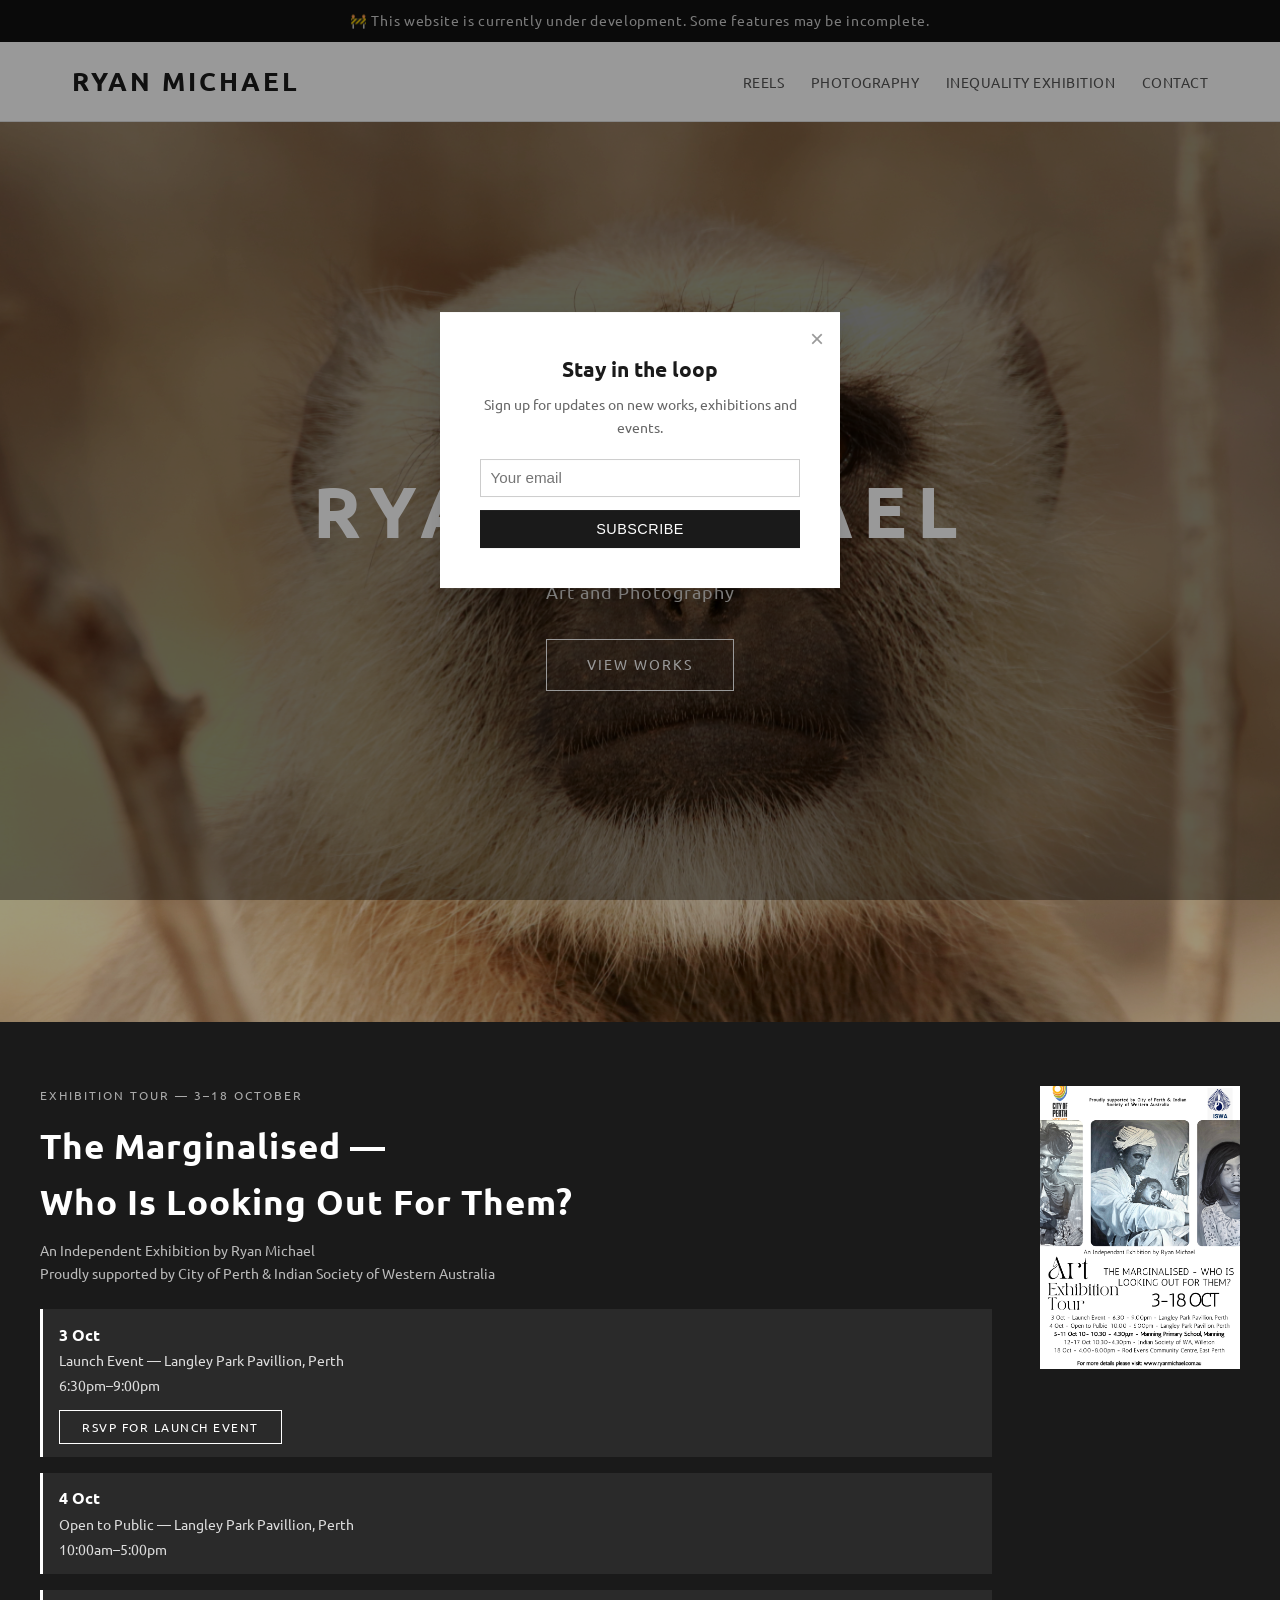
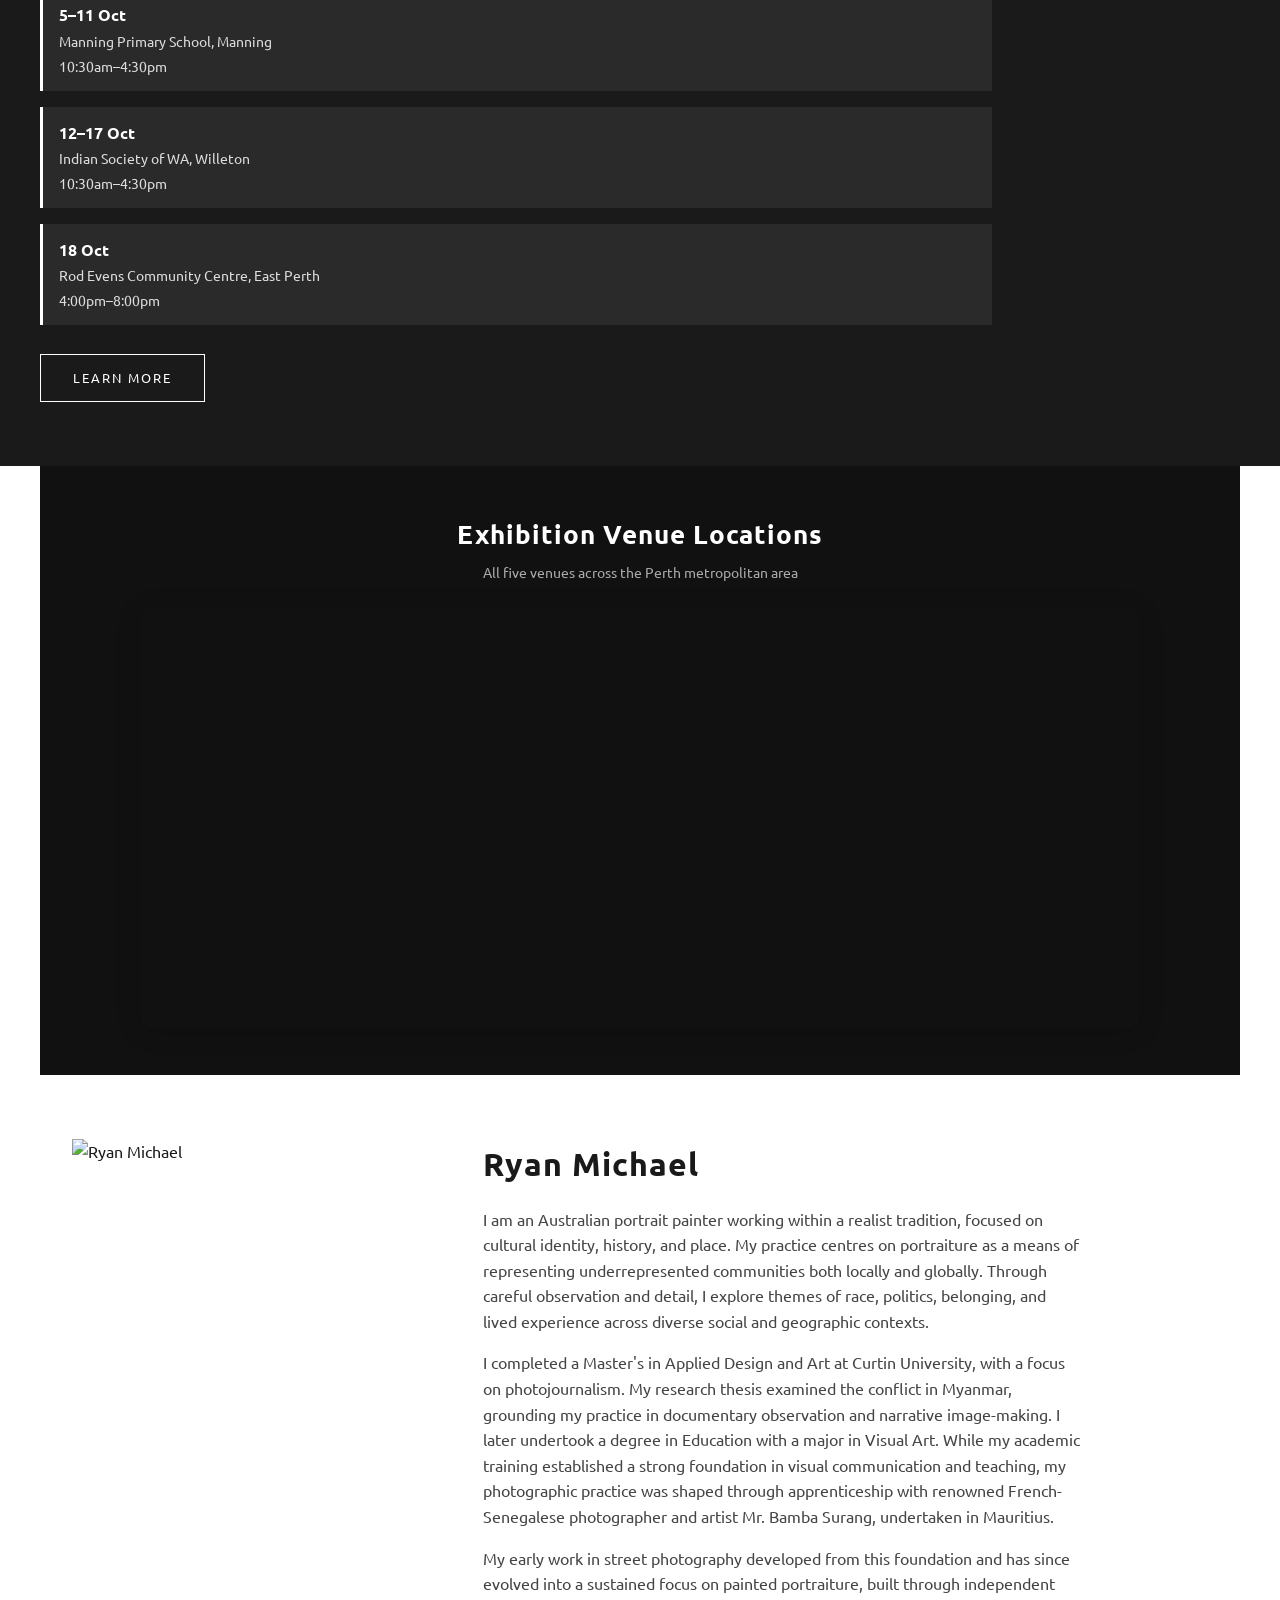
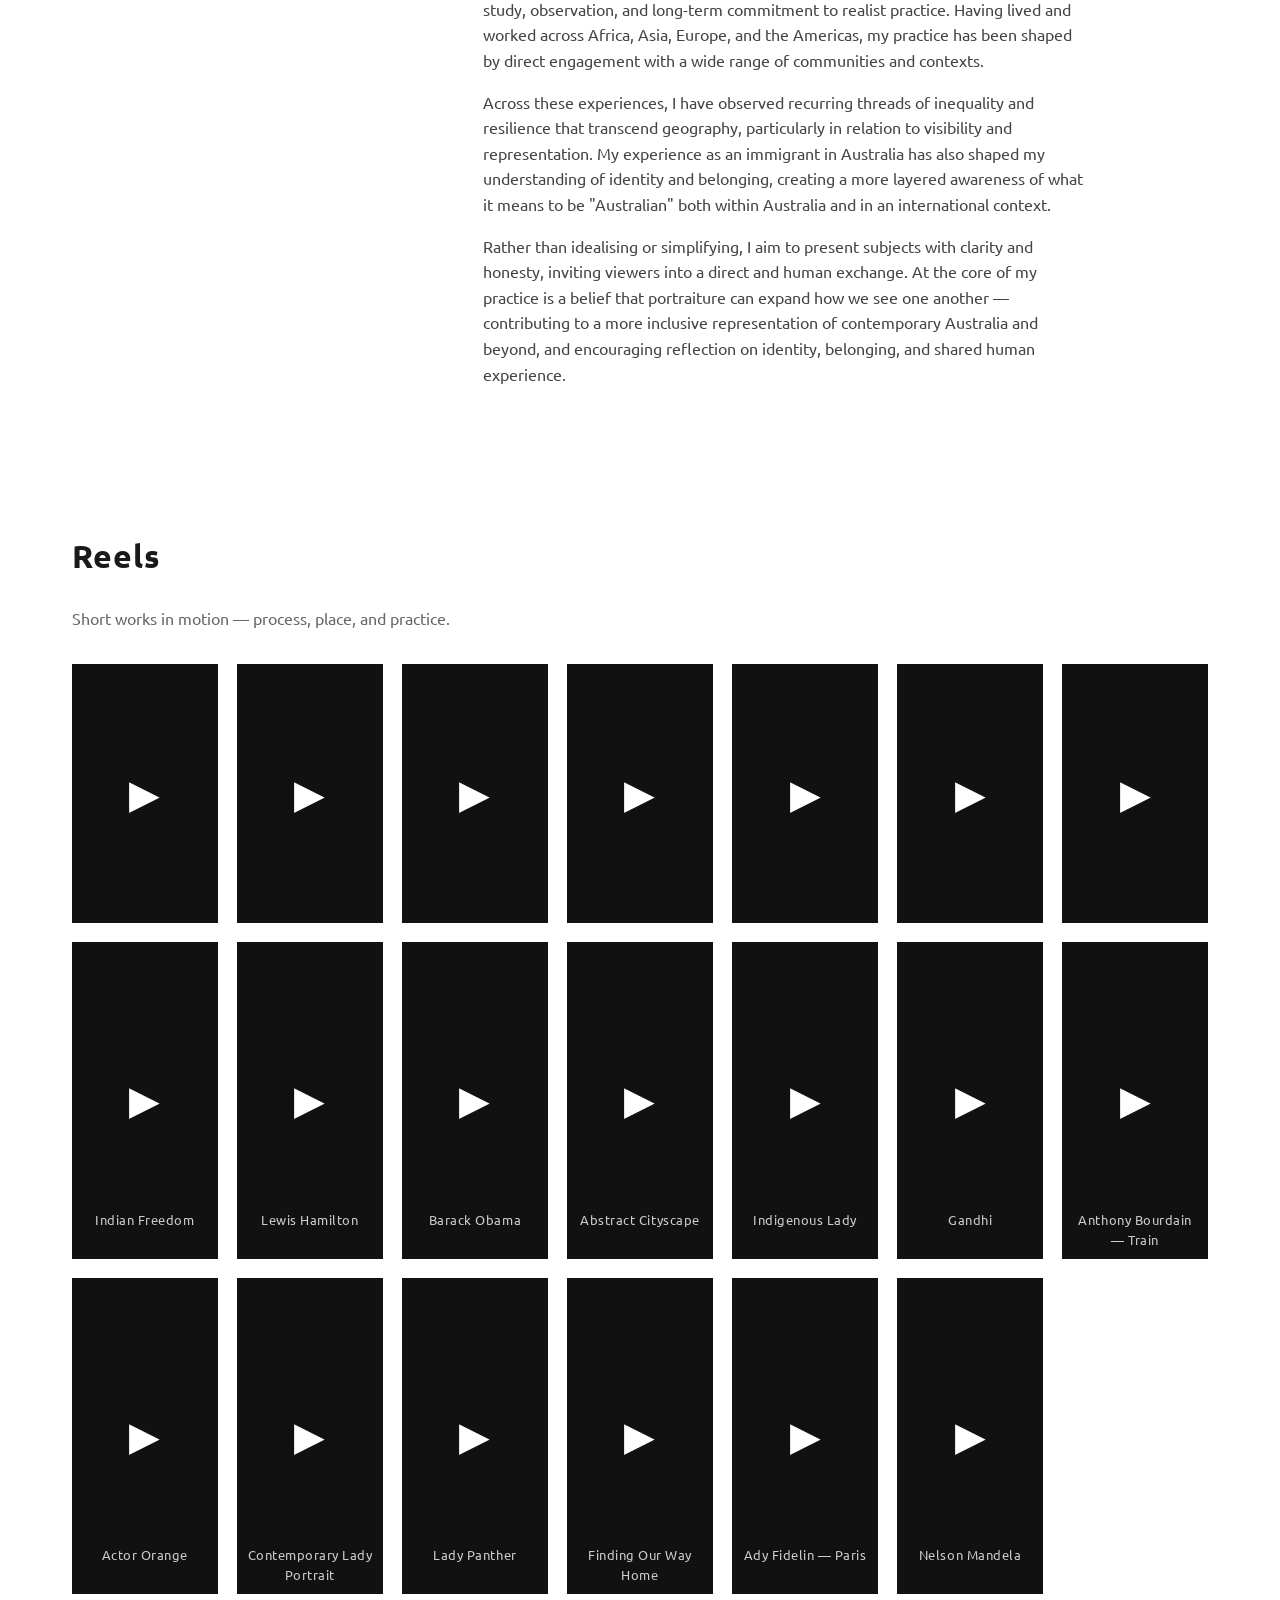
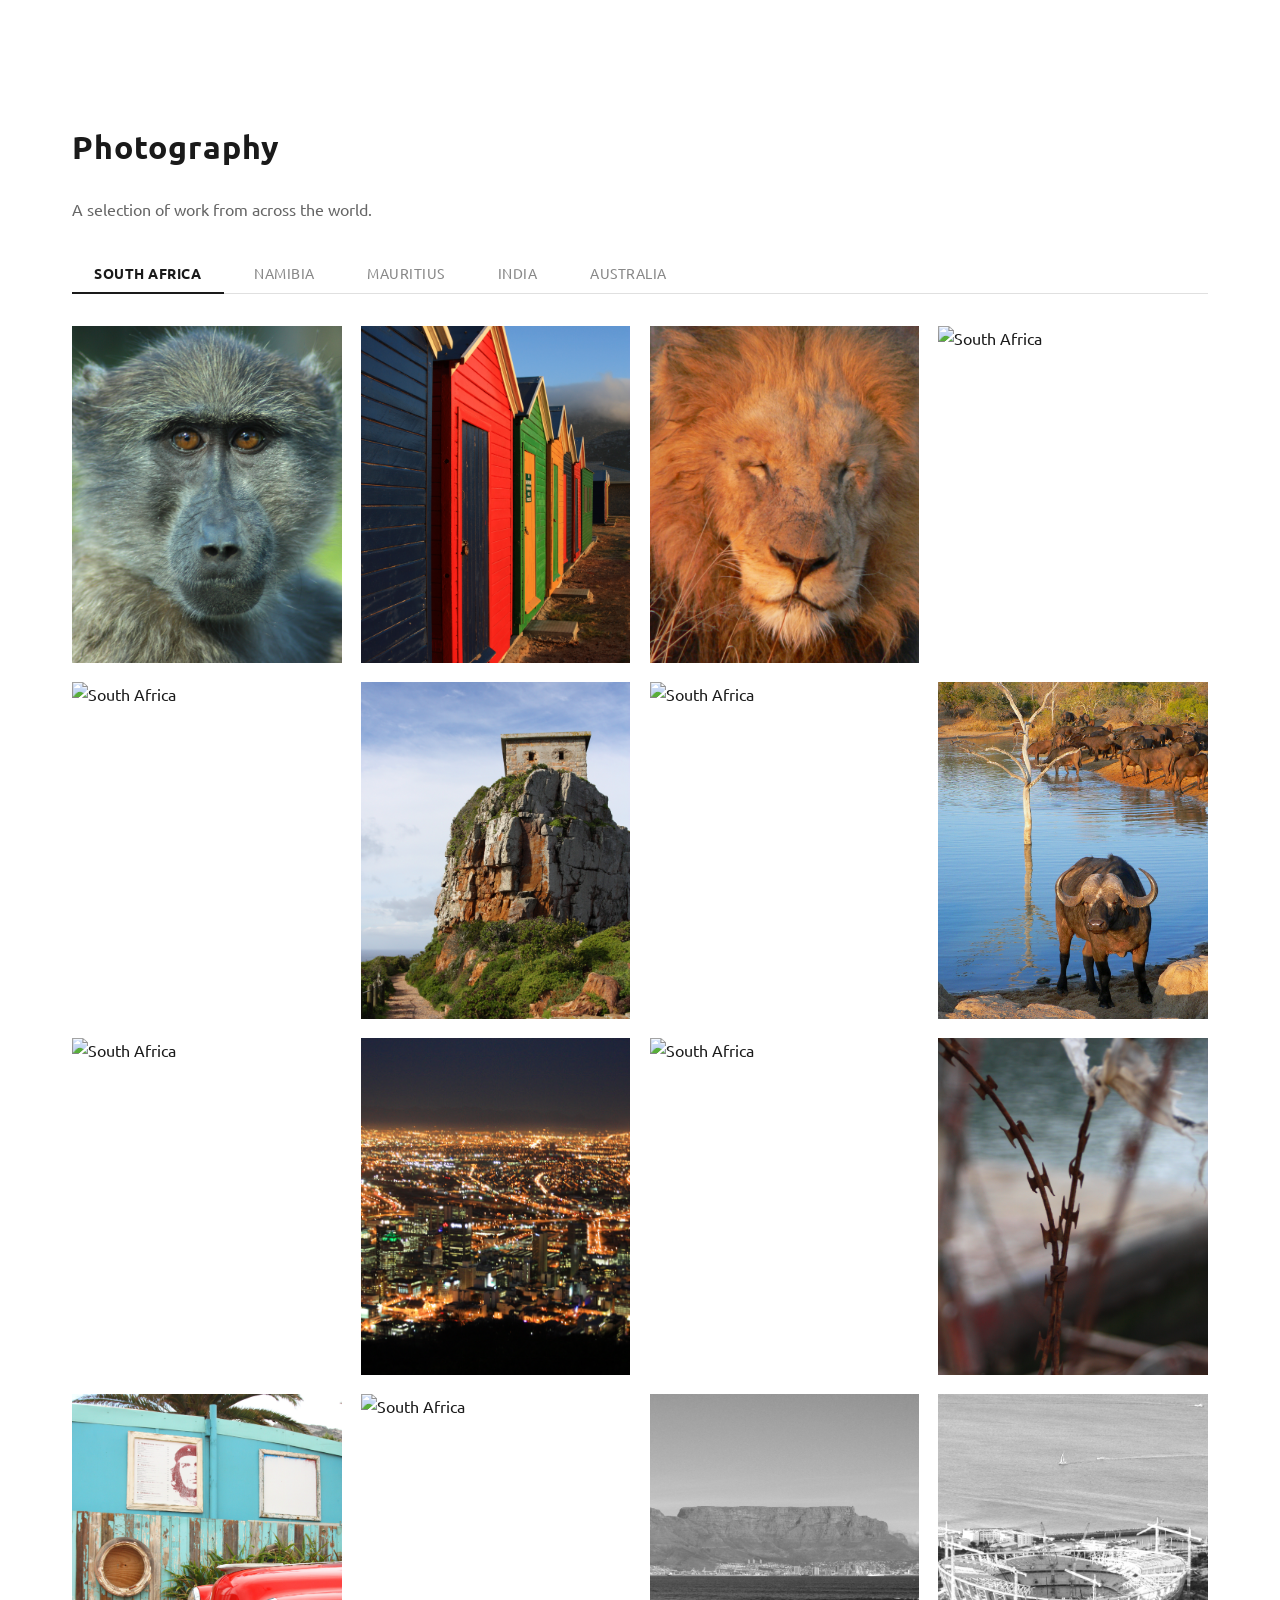
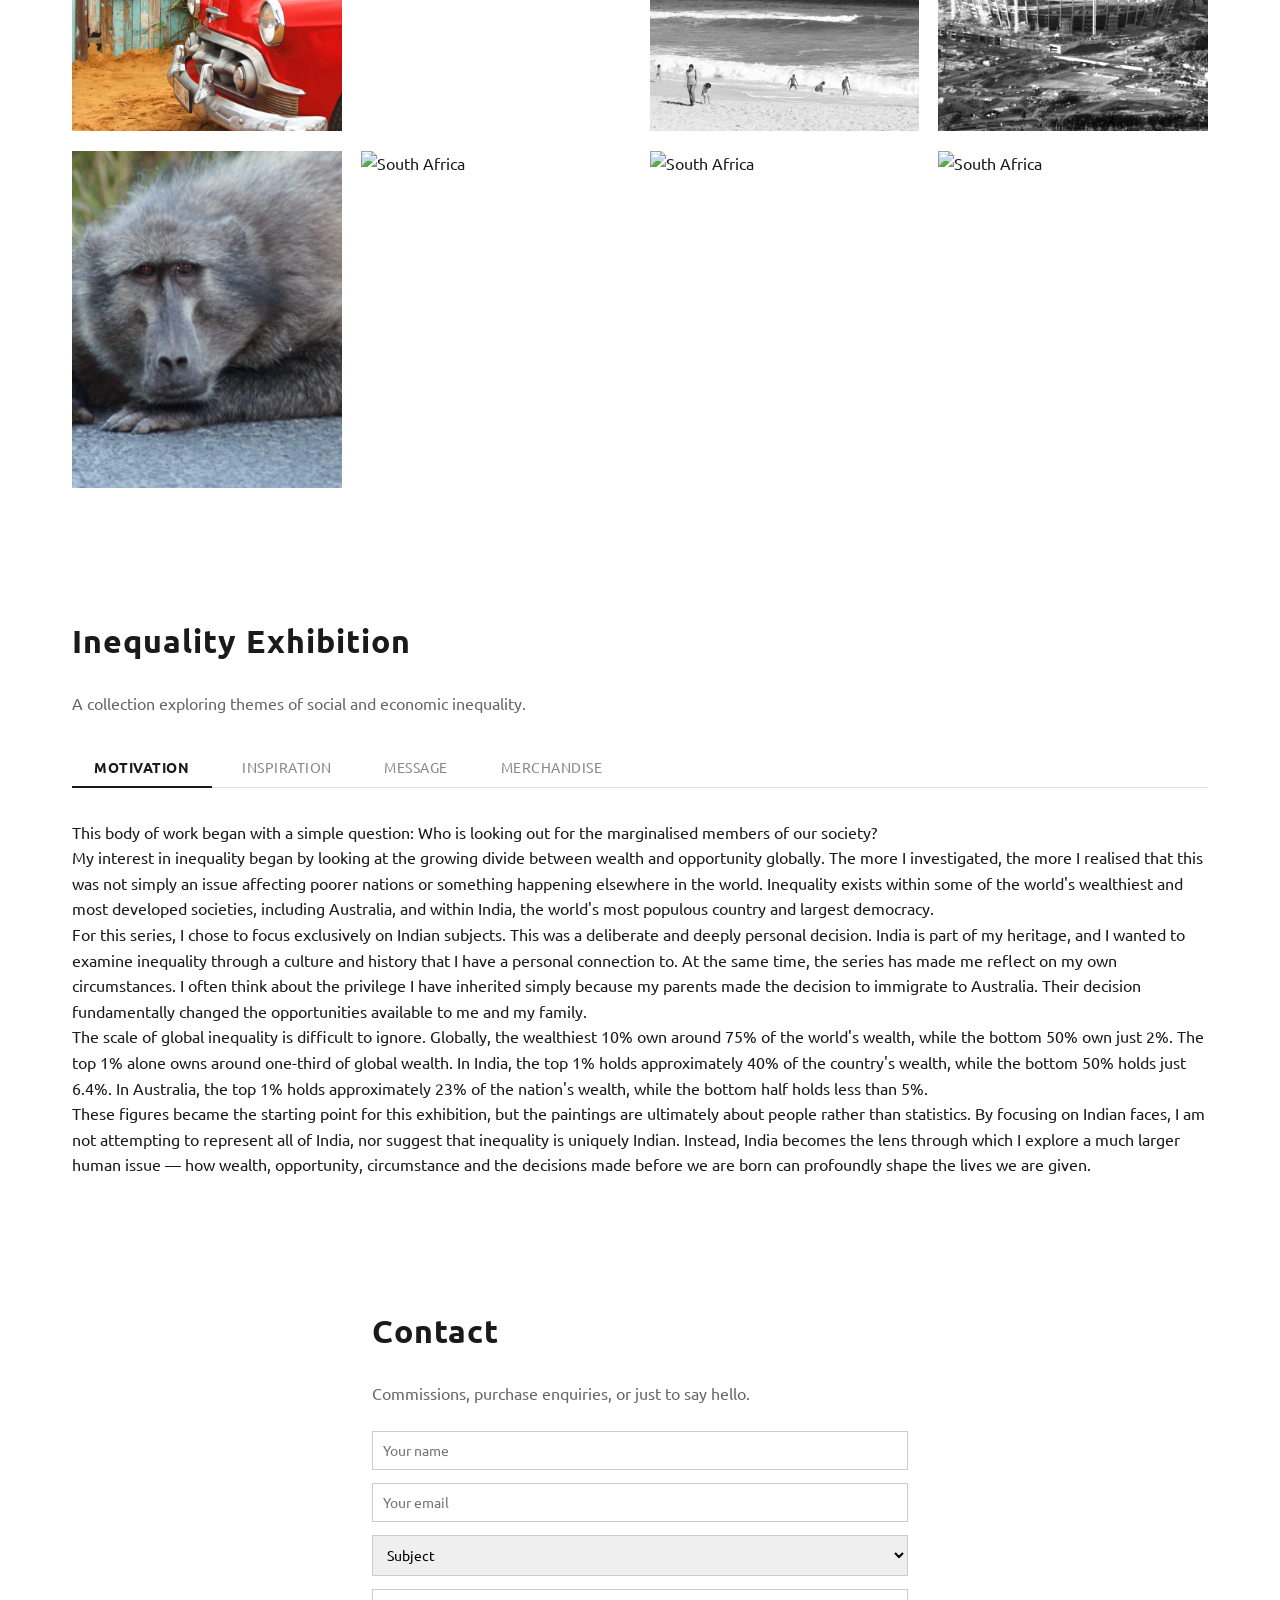
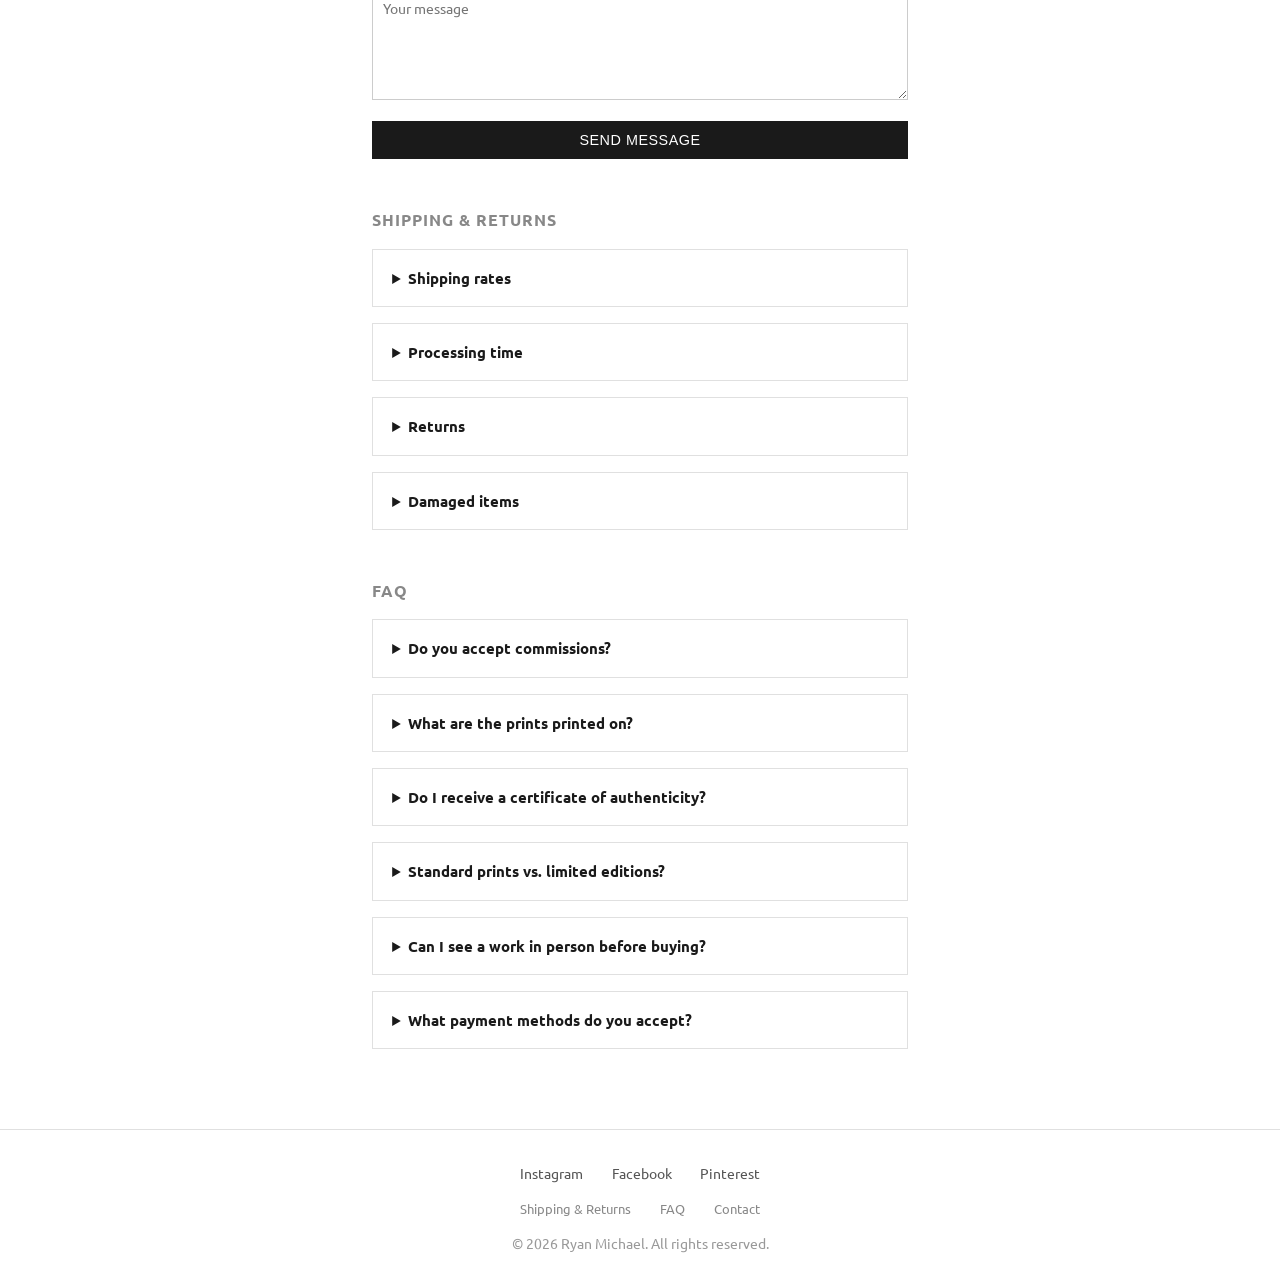
==== commit 6706d6e7: "Update exhibition dates, add Indian Society of WA venue and interactive map" ====
--- a/index.html
+++ b/index.html
@@ -33,6 +33,9 @@
             <a href="#reels" class="hero-cta">View Works</a>
         </div>
     </section>
+
+    <!-- Leaflet CSS -->
+    <link rel="stylesheet" href="https://unpkg.com/leaflet@1.9.4/dist/leaflet.css" integrity="sha256-p4NxAoJBhIIN+hmNHrzRCf9tD/miZyoHS5obTRR9BMY=" crossorigin=""/>
 
     <!-- EXHIBITION BANNER -->
     <section id="exhibition-banner">
@@ -59,6 +62,11 @@
                         <span>10:30am–4:30pm</span>
                     </div>
                     <div class="exhibition-event">
+                        <strong>12–17 Oct</strong>
+                        <span>Indian Society of WA, Willeton</span>
+                        <span>10:30am–4:30pm</span>
+                    </div>
+                    <div class="exhibition-event">
                         <strong>18 Oct</strong>
                         <span>Rod Evens Community Centre, East Perth</span>
                         <span>4:00pm–8:00pm</span>
@@ -69,6 +77,15 @@
             <div class="exhibition-banner-posters">
                 <img src="poster-all-dates.png" alt="Ryan Michael Art Exhibition Tour — 3–18 October">
             </div>
+        </div>
+    </section>
+
+    <!-- EXHIBITION MAP -->
+    <section id="exhibition-map">
+        <div class="exhibition-map-inner">
+            <h3>Exhibition Venue Locations</h3>
+            <p class="exhibition-map-subtitle">All five venues across the Perth metropolitan area</p>
+            <div id="map" style="height: 420px; width: 100%; border-radius: 12px; overflow: hidden; box-shadow: 0 4px 24px rgba(0,0,0,0.18);"></div>
         </div>
     </section>
 
@@ -511,7 +528,7 @@
     <div id="rsvp-modal" class="rsvp-modal" role="dialog" aria-modal="true" aria-labelledby="rsvp-modal-title" hidden>
         <button class="rsvp-modal-close" id="rsvp-close-btn" aria-label="Close">&times;</button>
         <div class="rsvp-modal-header">
-            <p class="rsvp-modal-label">Launch Event · 3 October · 6:30–9:00pm</p>
+            <p class="rsvp-modal-label">Launch Event · 3 October · 6:30pm–9:00pm</p>
             <h3 id="rsvp-modal-title">RSVP — Langley Park Pavillion, Perth</h3>
         </div>
 
@@ -561,5 +578,75 @@
     </div>
 
     <script src="script.js"></script>
+
+    <!-- Leaflet JS -->
+    <script src="https://unpkg.com/leaflet@1.9.4/dist/leaflet.js" integrity="sha256-20nQCchB9co0qIjJZRGuk2/Z9VM+kNiyxNV/XN2GqCw=" crossorigin=""></script>
+    <script>
+    (function() {
+        var mapEl = document.getElementById('map');
+        if (!mapEl) return;
+
+        var venues = [
+            {
+                label: '3–4 Oct',
+                name: 'Langley Park Pavillion',
+                address: 'Langley Park, Perth WA',
+                times: '3 Oct: 6:30–9:00pm (Launch) · 4 Oct: 10:00am–5:00pm',
+                lat: -31.9612,
+                lng: 115.8653
+            },
+            {
+                label: '5–11 Oct',
+                name: 'Manning Primary School',
+                address: 'Manning WA',
+                times: '10:30am–4:30pm',
+                lat: -31.9905,
+                lng: 115.8867
+            },
+            {
+                label: '12–17 Oct',
+                name: 'Indian Society of WA',
+                address: 'Willeton WA',
+                times: '10:30am–4:30pm',
+                lat: -32.0504,
+                lng: 115.8826
+            },
+            {
+                label: '18 Oct',
+                name: 'Rod Evens Community Centre',
+                address: 'East Perth WA',
+                times: '4:00–8:00pm',
+                lat: -31.9558,
+                lng: 115.8714
+            }
+        ];
+
+        var map = L.map('map', { scrollWheelZoom: false }).setView([-31.99, 115.877], 12);
+
+        L.tileLayer('https://{s}.tile.openstreetmap.org/{z}/{x}/{y}.png', {
+            attribution: '&copy; <a href="https://www.openstreetmap.org/copyright">OpenStreetMap</a> contributors',
+            maxZoom: 18
+        }).addTo(map);
+
+        // Custom marker icon
+        var icon = L.divIcon({
+            className: '',
+            html: '<div style="background:#c8a96e;border:2px solid #fff;border-radius:50%;width:18px;height:18px;box-shadow:0 2px 6px rgba(0,0,0,0.4);"></div>',
+            iconSize: [18, 18],
+            iconAnchor: [9, 9],
+            popupAnchor: [0, -12]
+        });
+
+        venues.forEach(function(v) {
+            L.marker([v.lat, v.lng], { icon: icon })
+                .addTo(map)
+                .bindPopup(
+                    '<strong>' + v.label + ' — ' + v.name + '</strong><br>' +
+                    v.address + '<br>' +
+                    '<em>' + v.times + '</em>'
+                );
+        });
+    })();
+    </script>
 </body>
 </html>
--- a/styles.css
+++ b/styles.css
@@ -538,6 +538,34 @@
     }
 }
 
+/* EXHIBITION MAP */
+#exhibition-map {
+    background: #111;
+    padding: 3rem 2rem;
+}
+.exhibition-map-inner {
+    max-width: 1000px;
+    margin: 0 auto;
+    text-align: center;
+}
+.exhibition-map-inner h3 {
+    font-size: clamp(1.1rem, 2.5vw, 1.6rem);
+    font-weight: 700;
+    color: #fff;
+    letter-spacing: 1px;
+    margin-bottom: 0.4rem;
+}
+.exhibition-map-subtitle {
+    font-size: 0.85rem;
+    color: #aaa;
+    margin-bottom: 1.5rem;
+}
+#map .leaflet-popup-content-wrapper {
+    border-radius: 8px;
+    font-size: 0.85rem;
+}
+
+
 @media (min-width: 1024px) {
     .exhibition-banner-posters img {
         width: 200px;
@@ -1061,3 +1089,206 @@
     transition: background 0.2s;
 }
 .btn-confirmed-home:hover { background: #333; }
+
+
+/* ═══════════════════════════════════════════════════════
+   RSVP BUTTON (on exhibition banner)
+   ═══════════════════════════════════════════════════════ */
+.rsvp-tab-btn {
+    display: inline-block;
+    margin-top: 0.6rem;
+    padding: 0.5rem 1.4rem;
+    background: transparent;
+    border: 1px solid #fff;
+    color: #fff;
+    font-family: inherit;
+    font-size: 0.78rem;
+    text-transform: uppercase;
+    letter-spacing: 1.5px;
+    cursor: pointer;
+    transition: background 0.2s, color 0.2s;
+    align-self: flex-start;
+}
+.rsvp-tab-btn:hover {
+    background: #fff;
+    color: #1a1a1a;
+}
+
+/* ═══════════════════════════════════════════════════════
+   RSVP MODAL OVERLAY
+   ═══════════════════════════════════════════════════════ */
+.rsvp-overlay {
+    position: fixed;
+    inset: 0;
+    background: rgba(0, 0, 0, 0.65);
+    z-index: 200;
+}
+.rsvp-overlay[hidden] { display: none; }
+
+/* ═══════════════════════════════════════════════════════
+   RSVP MODAL PANEL
+   ═══════════════════════════════════════════════════════ */
+.rsvp-modal {
+    position: fixed;
+    top: 50%;
+    left: 50%;
+    transform: translate(-50%, -50%);
+    background: #fff;
+    z-index: 210;
+    width: 90%;
+    max-width: 500px;
+    max-height: 90vh;
+    overflow-y: auto;
+    padding: 2.5rem 2rem 2rem;
+    box-shadow: 0 12px 40px rgba(0, 0, 0, 0.25);
+}
+.rsvp-modal[hidden] { display: none; }
+
+.rsvp-modal-close {
+    position: absolute;
+    top: 0.9rem;
+    right: 1.1rem;
+    background: none;
+    border: none;
+    font-size: 1.6rem;
+    cursor: pointer;
+    color: #999;
+    line-height: 1;
+}
+.rsvp-modal-close:hover { color: #1a1a1a; }
+
+.rsvp-modal-header {
+    margin-bottom: 1.5rem;
+}
+.rsvp-modal-label {
+    font-size: 0.72rem;
+    text-transform: uppercase;
+    letter-spacing: 1.5px;
+    color: #999;
+    margin-bottom: 0.3rem;
+}
+.rsvp-modal-header h3 {
+    font-size: 1.15rem;
+    font-weight: 700;
+    letter-spacing: 0.3px;
+    color: #1a1a1a;
+    margin: 0;
+}
+
+/* ═══════════════════════════════════════════════════════
+   RSVP FORM FIELDS
+   ═══════════════════════════════════════════════════════ */
+.rsvp-form {
+    display: flex;
+    flex-direction: column;
+    gap: 1rem;
+}
+.rsvp-field {
+    display: flex;
+    flex-direction: column;
+    gap: 0.3rem;
+}
+.rsvp-field label {
+    font-size: 0.8rem;
+    font-weight: 600;
+    text-transform: uppercase;
+    letter-spacing: 0.5px;
+    color: #444;
+}
+.rsvp-required {
+    color: #c00;
+}
+.rsvp-field input,
+.rsvp-field select {
+    padding: 0.6rem 0.8rem;
+    border: 1px solid #ccc;
+    font-size: 0.95rem;
+    font-family: inherit;
+    color: #1a1a1a;
+    background: #fff;
+    transition: border-color 0.15s;
+    border-radius: 2px;
+}
+.rsvp-field input:focus,
+.rsvp-field select:focus {
+    outline: none;
+    border-color: #1a1a1a;
+}
+.rsvp-field input.invalid,
+.rsvp-field select.invalid {
+    border-color: #c00;
+}
+
+.rsvp-row--half {
+    display: grid;
+    grid-template-columns: 1fr 1fr;
+    gap: 1rem;
+}
+@media (max-width: 420px) {
+    .rsvp-row--half {
+        grid-template-columns: 1fr;
+    }
+}
+
+/* Error message */
+.rsvp-error {
+    background: #fff3f3;
+    border: 1px solid #f5c6c6;
+    color: #c00;
+    padding: 0.6rem 0.9rem;
+    font-size: 0.85rem;
+    border-radius: 2px;
+}
+.rsvp-error[hidden] { display: none; }
+
+/* Submit button */
+.rsvp-submit-btn {
+    width: 100%;
+    padding: 0.85rem;
+    background: #1a1a1a;
+    color: #fff;
+    border: none;
+    font-family: inherit;
+    font-size: 0.9rem;
+    font-weight: 600;
+    text-transform: uppercase;
+    letter-spacing: 1.5px;
+    cursor: pointer;
+    transition: background 0.2s;
+    margin-top: 0.4rem;
+    border-radius: 2px;
+}
+.rsvp-submit-btn:hover { background: #333; }
+.rsvp-submit-btn:disabled {
+    background: #aaa;
+    cursor: not-allowed;
+}
+
+/* ═══════════════════════════════════════════════════════
+   RSVP SUCCESS STATE
+   ═══════════════════════════════════════════════════════ */
+.rsvp-success {
+    text-align: center;
+    padding: 1rem 0 0.5rem;
+}
+.rsvp-success[hidden] { display: none; }
+.rsvp-success-icon {
+    width: 56px;
+    height: 56px;
+    border-radius: 50%;
+    background: #1a1a1a;
+    color: #fff;
+    font-size: 1.6rem;
+    line-height: 56px;
+    margin: 0 auto 1rem;
+}
+.rsvp-success h4 {
+    font-size: 1.3rem;
+    margin-bottom: 0.6rem;
+}
+.rsvp-success p {
+    color: #555;
+    font-size: 0.95rem;
+    margin-bottom: 1.5rem;
+    line-height: 1.6;
+}
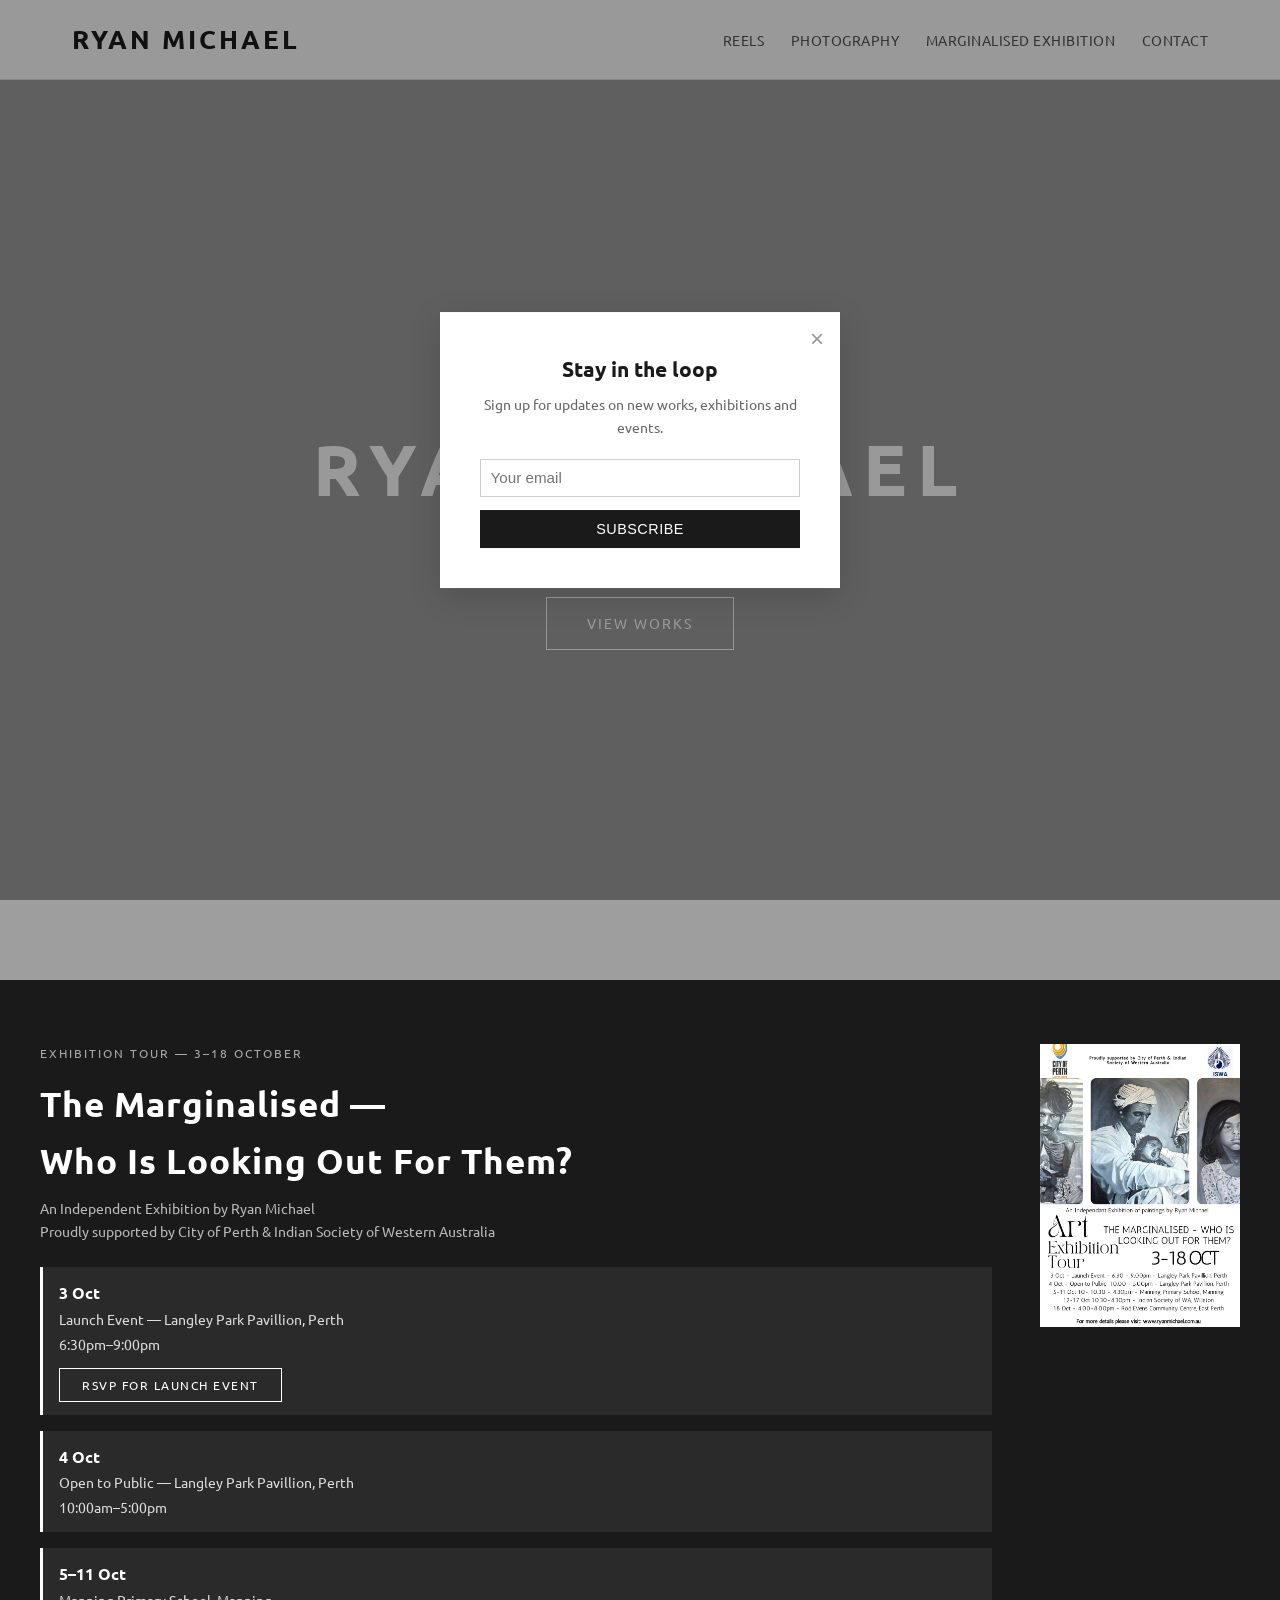
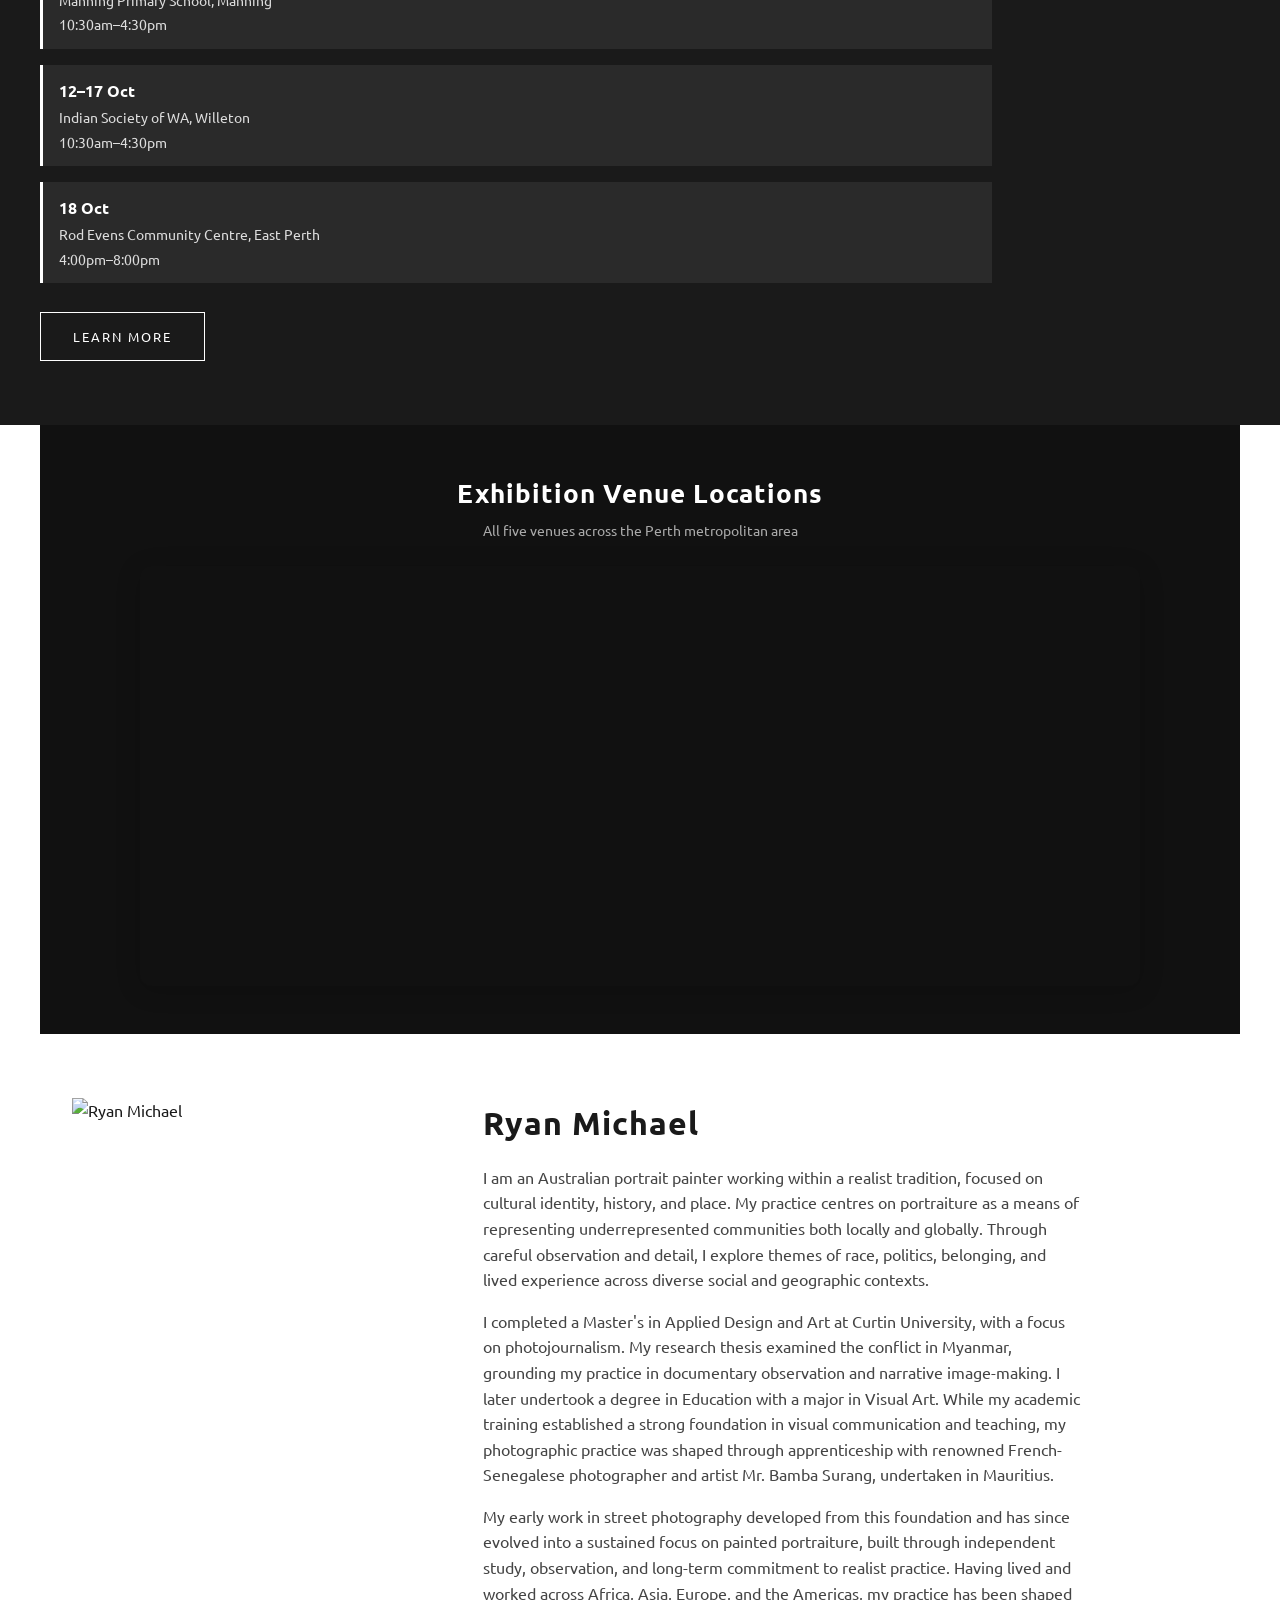
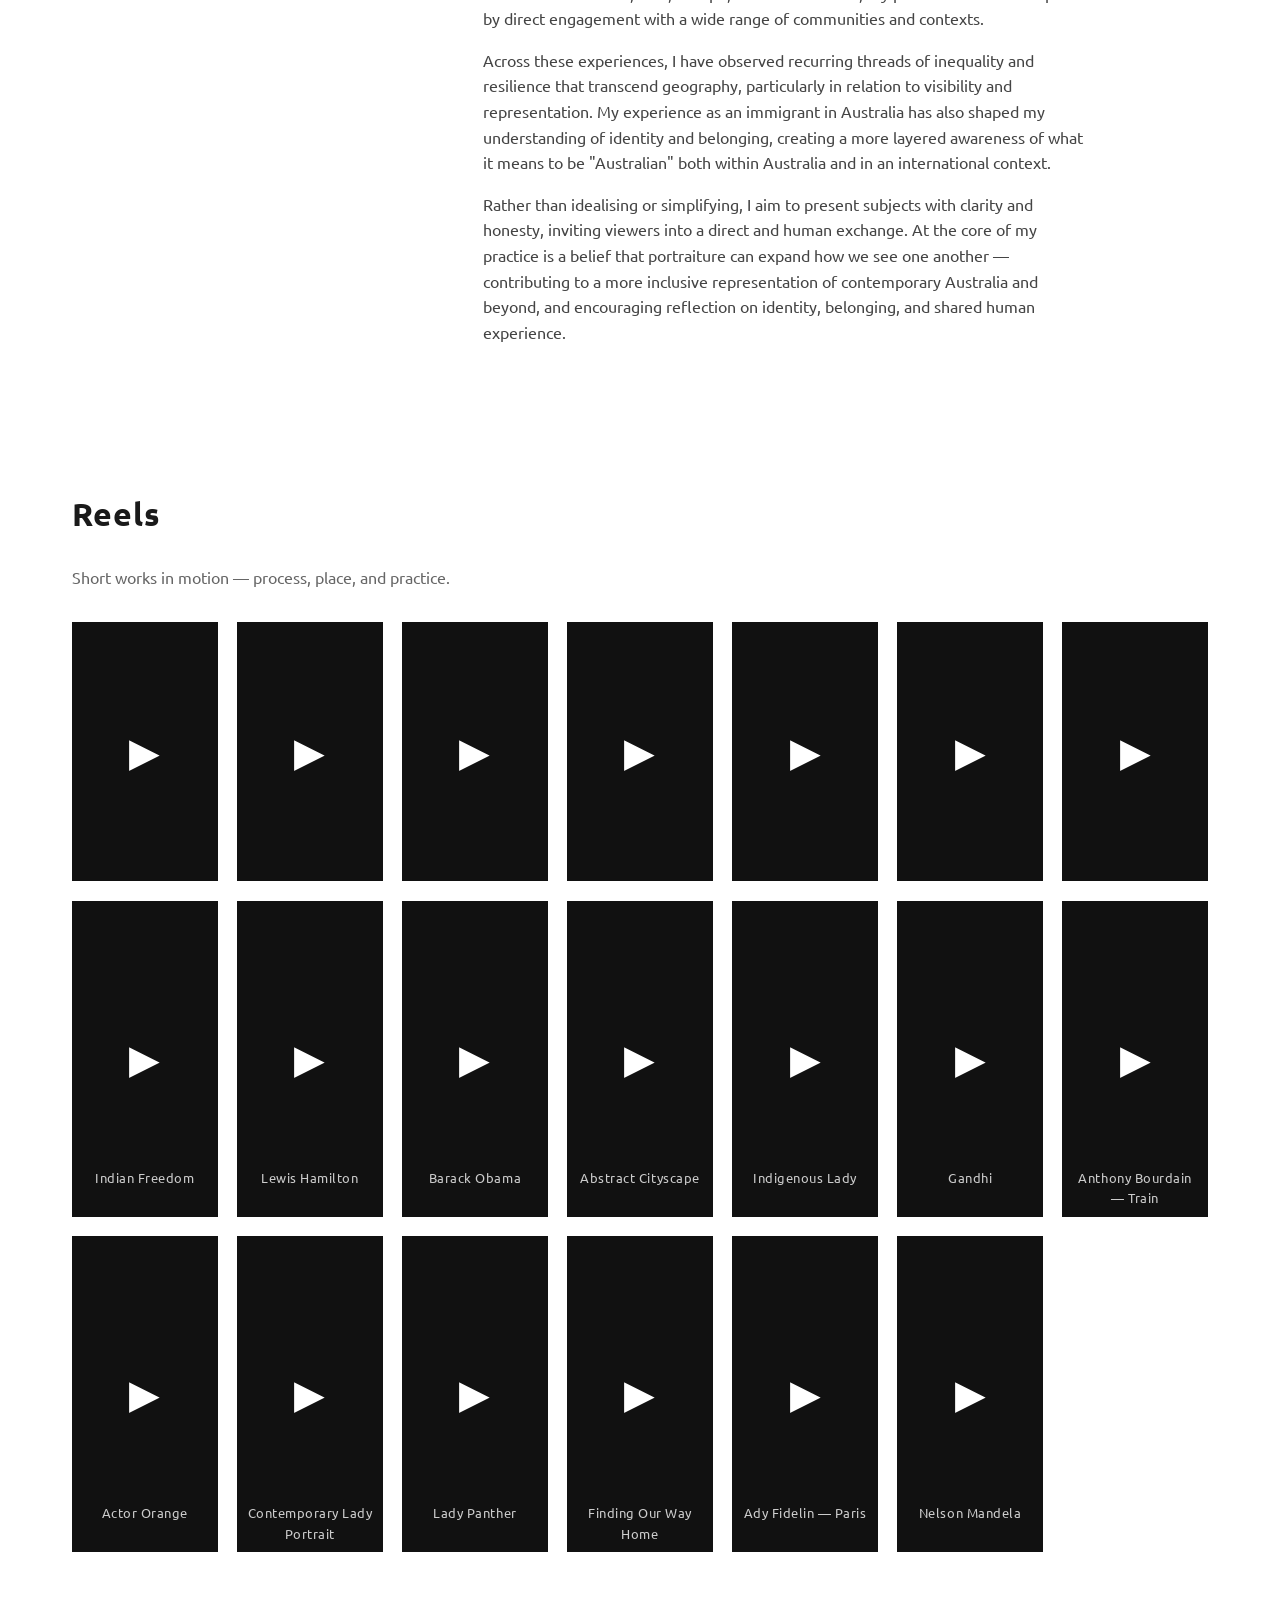
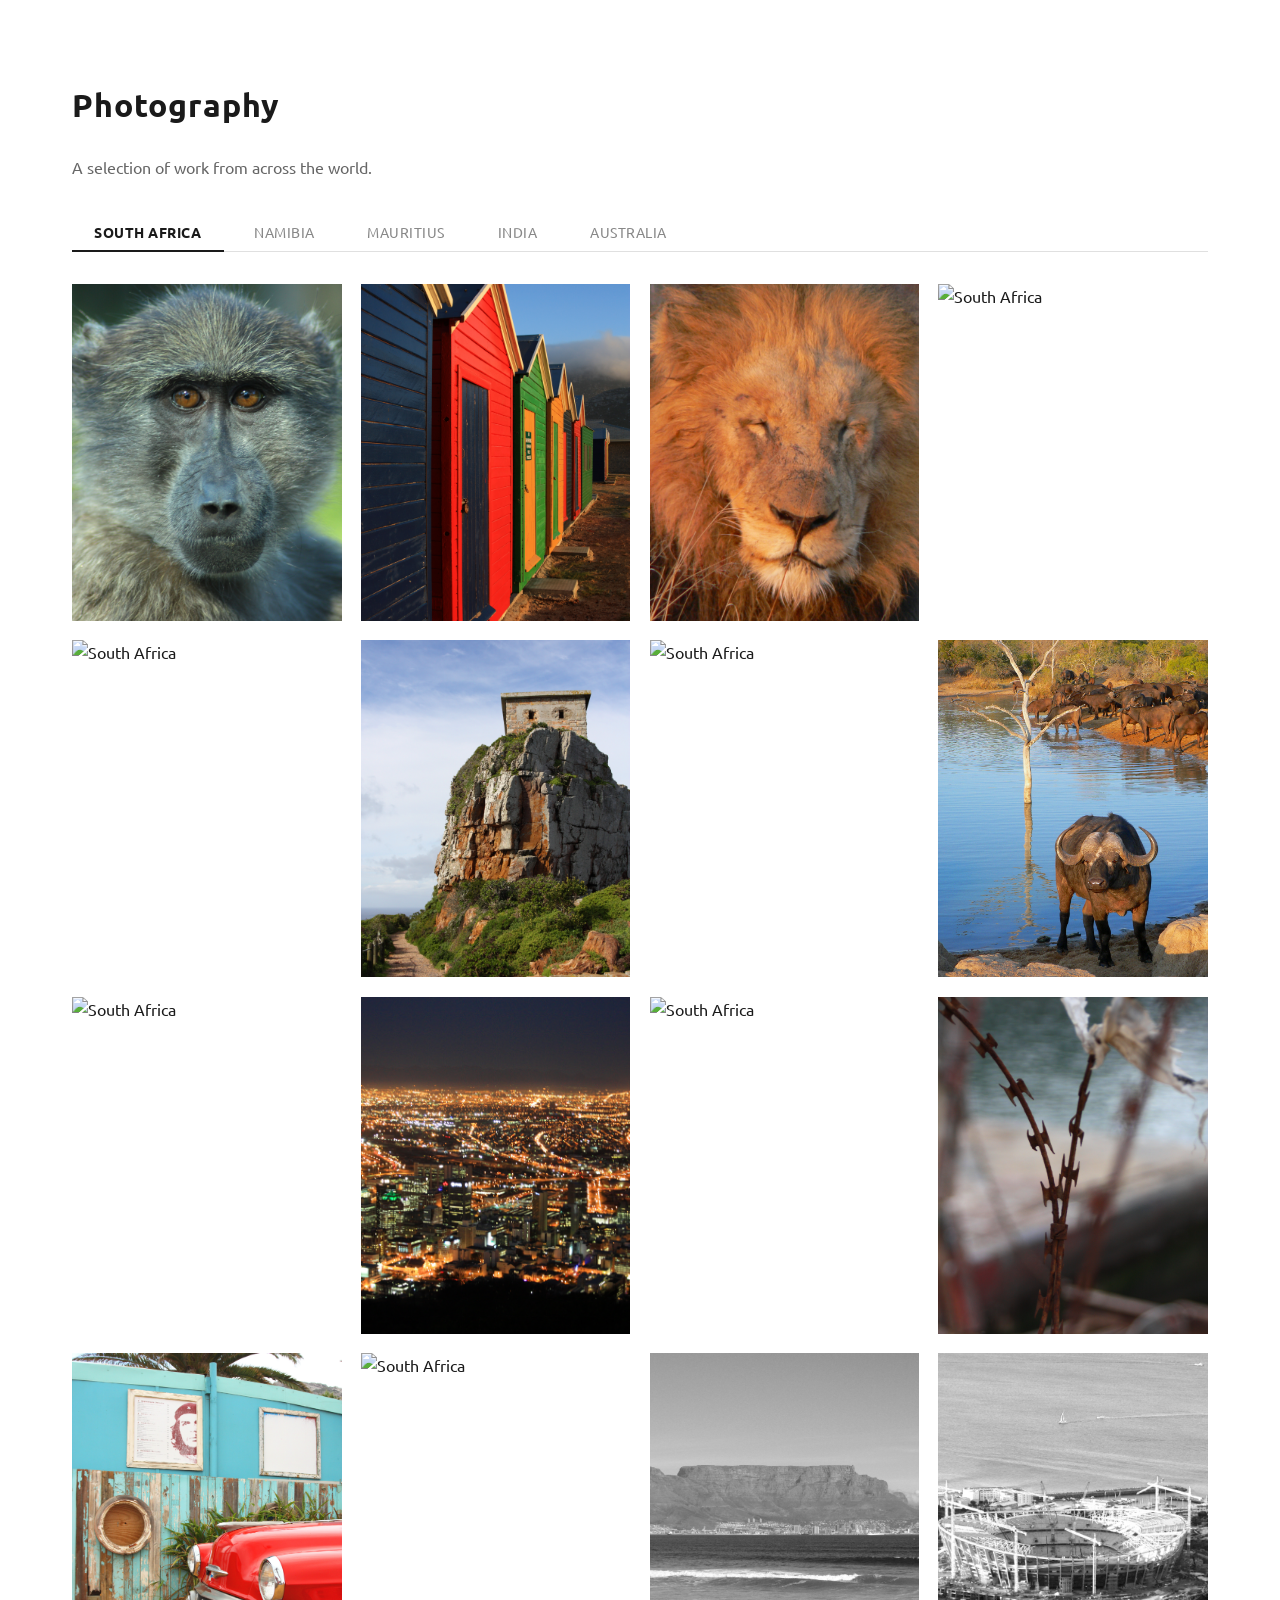
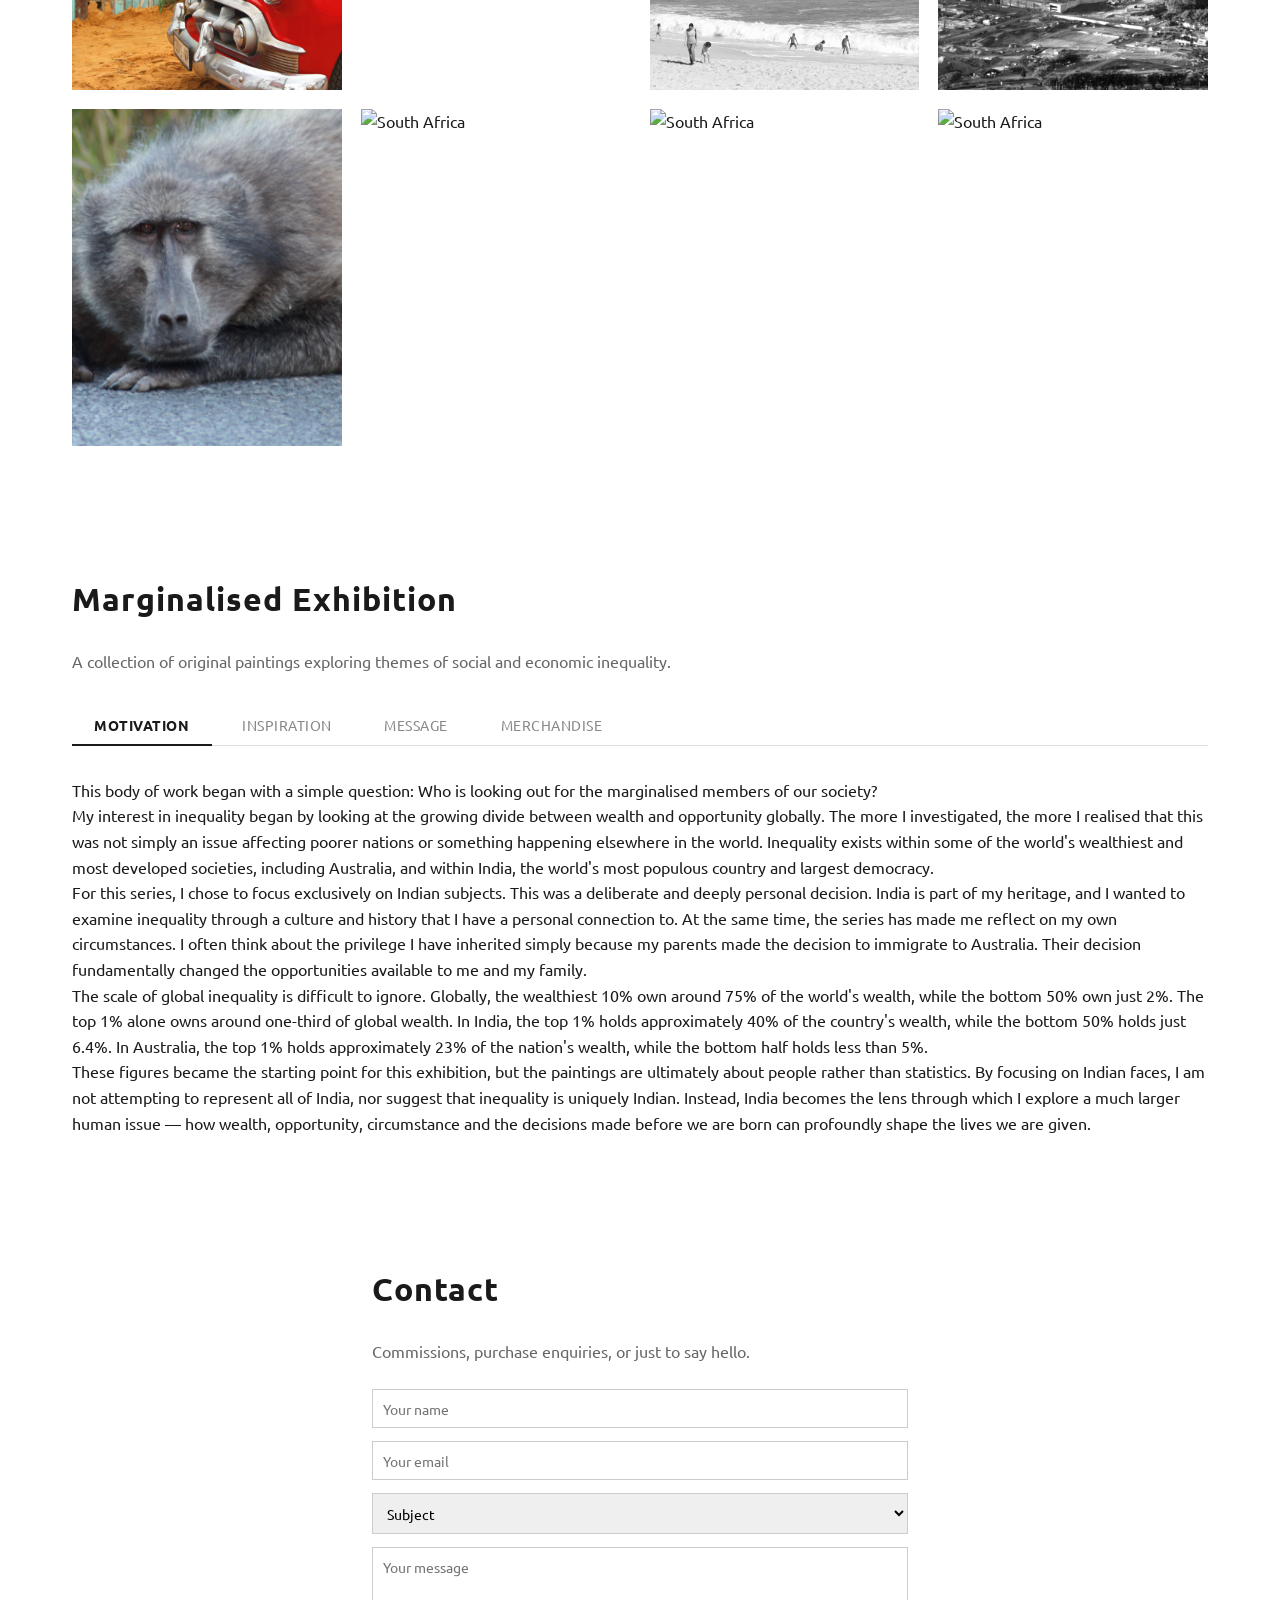
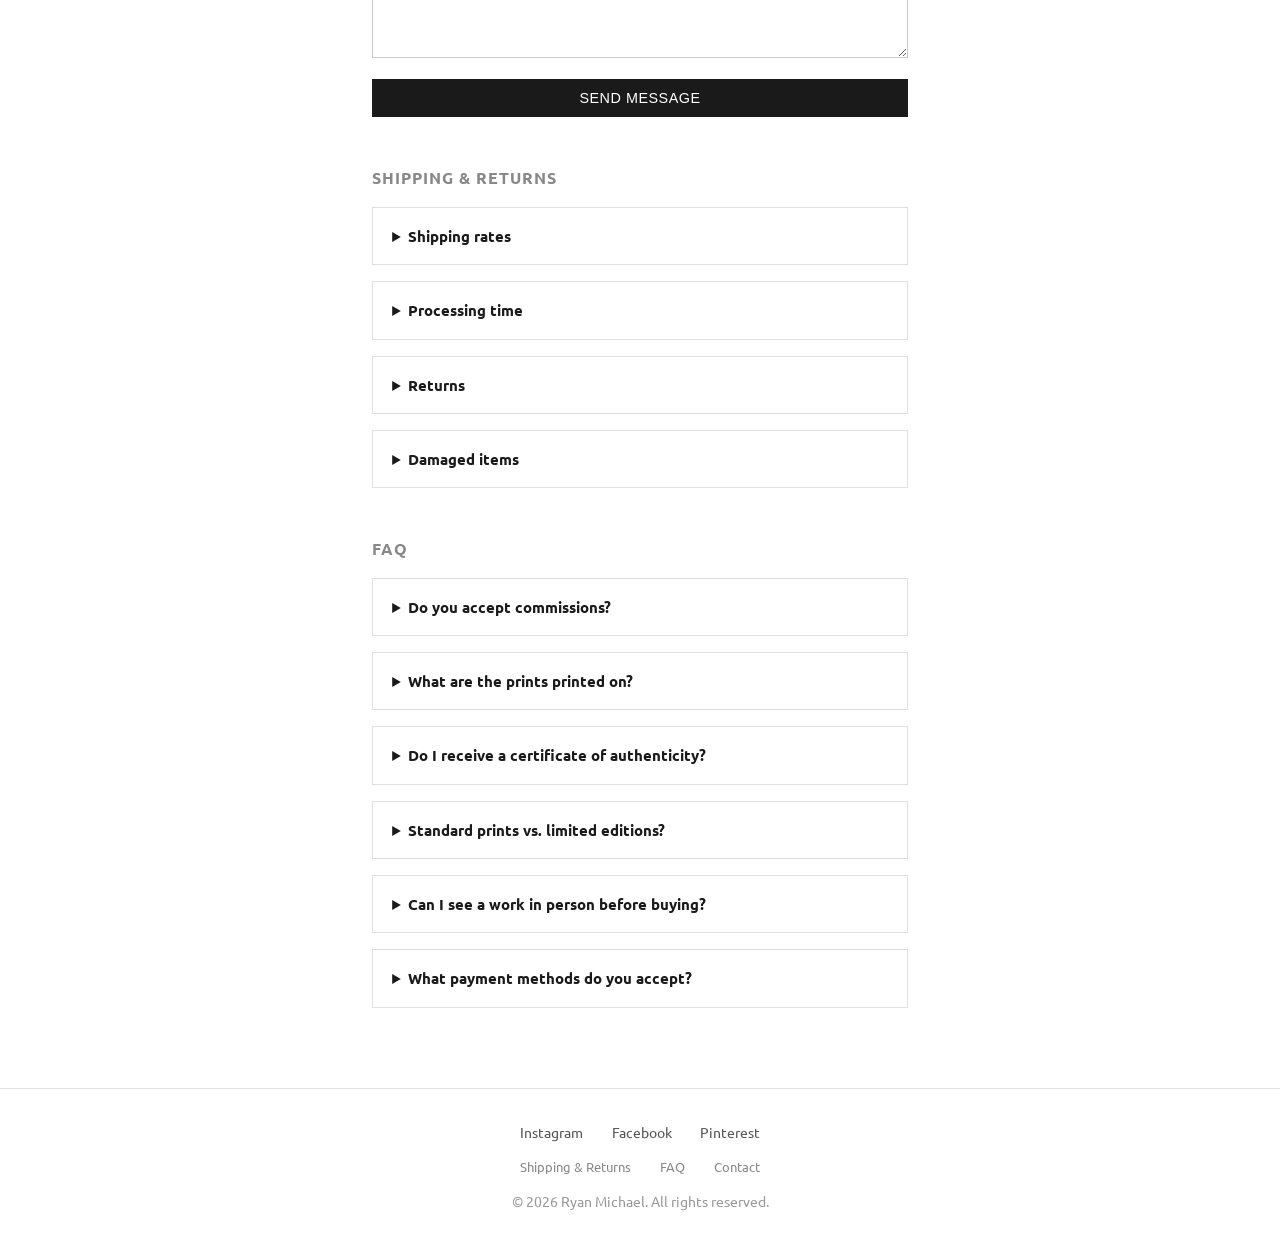
==== commit d8b9da5c: "Update poster, cover images, and exhibition section text" ====
--- a/index.html
+++ b/index.html
@@ -7,14 +7,13 @@
     <link rel="stylesheet" href="styles.css">
 </head>
 <body>
-    <div id="dev-banner" style="background:#111;color:#ccc;text-align:center;padding:10px;font-size:0.85rem;letter-spacing:0.05em;">🚧 This website is currently under development. Some features may be incomplete.</div>
     <header>
         <div class="header-inner">
             <a href="#" class="logo">Ryan Michael</a>
             <nav>
                 <a href="#reels">Reels</a>
                 <a href="#photography">Photography</a>
-                <a href="#inequality-exhibition">Inequality Exhibition</a>
+                <a href="#inequality-exhibition">Marginalised Exhibition</a>
                 <a href="#contact">Contact</a>
             </nav>
         </div>
@@ -24,8 +23,16 @@
     <section id="hero">
         <div class="hero-slideshow">
             <div class="hero-slide active" style="background-image: url('cover-1.JPG')"></div>
-            <div class="hero-slide" style="background-image: url('cover-2.JPG')"></div>
+            <div class="hero-slide" style="background-image: url('cover-2.jpg')"></div>
             <div class="hero-slide" style="background-image: url('cover-3.JPG')"></div>
+            <div class="hero-slide" style="background-image: url('cover-4.jpg')"></div>
+            <div class="hero-slide" style="background-image: url('cover-5.JPG')"></div>
+            <div class="hero-slide" style="background-image: url('cover-6.jpg')"></div>
+            <div class="hero-slide" style="background-image: url('cover-7.JPG')"></div>
+            <div class="hero-slide" style="background-image: url('cover-8.jpg')"></div>
+            <div class="hero-slide" style="background-image: url('cover-9.JPG')"></div>
+            <div class="hero-slide" style="background-image: url('cover-10.jpg')"></div>
+            <div class="hero-slide" style="background-image: url('cover-11.JPG')"></div>
         </div>
         <div class="hero-overlay">
             <h2>Ryan Michael</h2>
@@ -347,8 +354,8 @@
 
     <!-- INEQUALITY EXHIBITION -->
     <section id="inequality-exhibition">
-        <h2>Inequality Exhibition</h2>
-        <p class="shop-intro">A collection exploring themes of social and economic inequality.</p>
+        <h2>Marginalised Exhibition</h2>
+        <p class="shop-intro">A collection of original paintings exploring themes of social and economic inequality.</p>
 
         <!-- Sub-tabs -->
         <div class="ineq-tabs" role="tablist" aria-label="Inequality Exhibition sections">
@@ -372,6 +379,7 @@
         <!-- Panel 2: Inspiration -->
         <div class="ineq-panel" id="ineq-panel-inspiration" role="tabpanel">
             <div class="ineq-text">
+                <p>The Marginalised is an exhibition of original paintings — each work hand-painted in oils on canvas or board. It is not a photographic exhibition.</p>
                 <p>The visual language of this series represents a significant departure from my earlier work. My practice has often embraced bright, vibrant colour and a postmodernist sensibility. However, as I began developing this series, I felt that the subject demanded something more restrained.</p>
                 <p>After the first sketches, I gradually moved towards a pared-back aesthetic and predominantly monochromatic palette. I wanted to remove visual excess and allow the subject to carry the weight of the work. In a sense, this became part of the message itself: art does not need gilded frames, excessive decoration or visual extravagance to have impact.</p>
                 <p>I wanted these paintings to feel approachable. They are intended to draw the viewer in rather than overwhelm them, creating enough visual space to pause, consider and question. The simplicity of the palette allows the human presence within each portrait to become the focus.</p>
@@ -391,7 +399,7 @@
 
         <!-- Panel 4: Merchandise -->
         <div class="ineq-panel" id="ineq-panel-merchandise" role="tabpanel">
-            <p class="shop-intro">Exhibition merchandise — prints and products from the Inequality series.</p>
+            <p class="shop-intro">Exhibition merchandise — prints and products from the Marginalised paintings series.</p>
             <div class="merch-grid">
                 <div class="merch-card">
                     <img src="merchandise/79651.png" alt="Inequality Exhibition Merchandise">
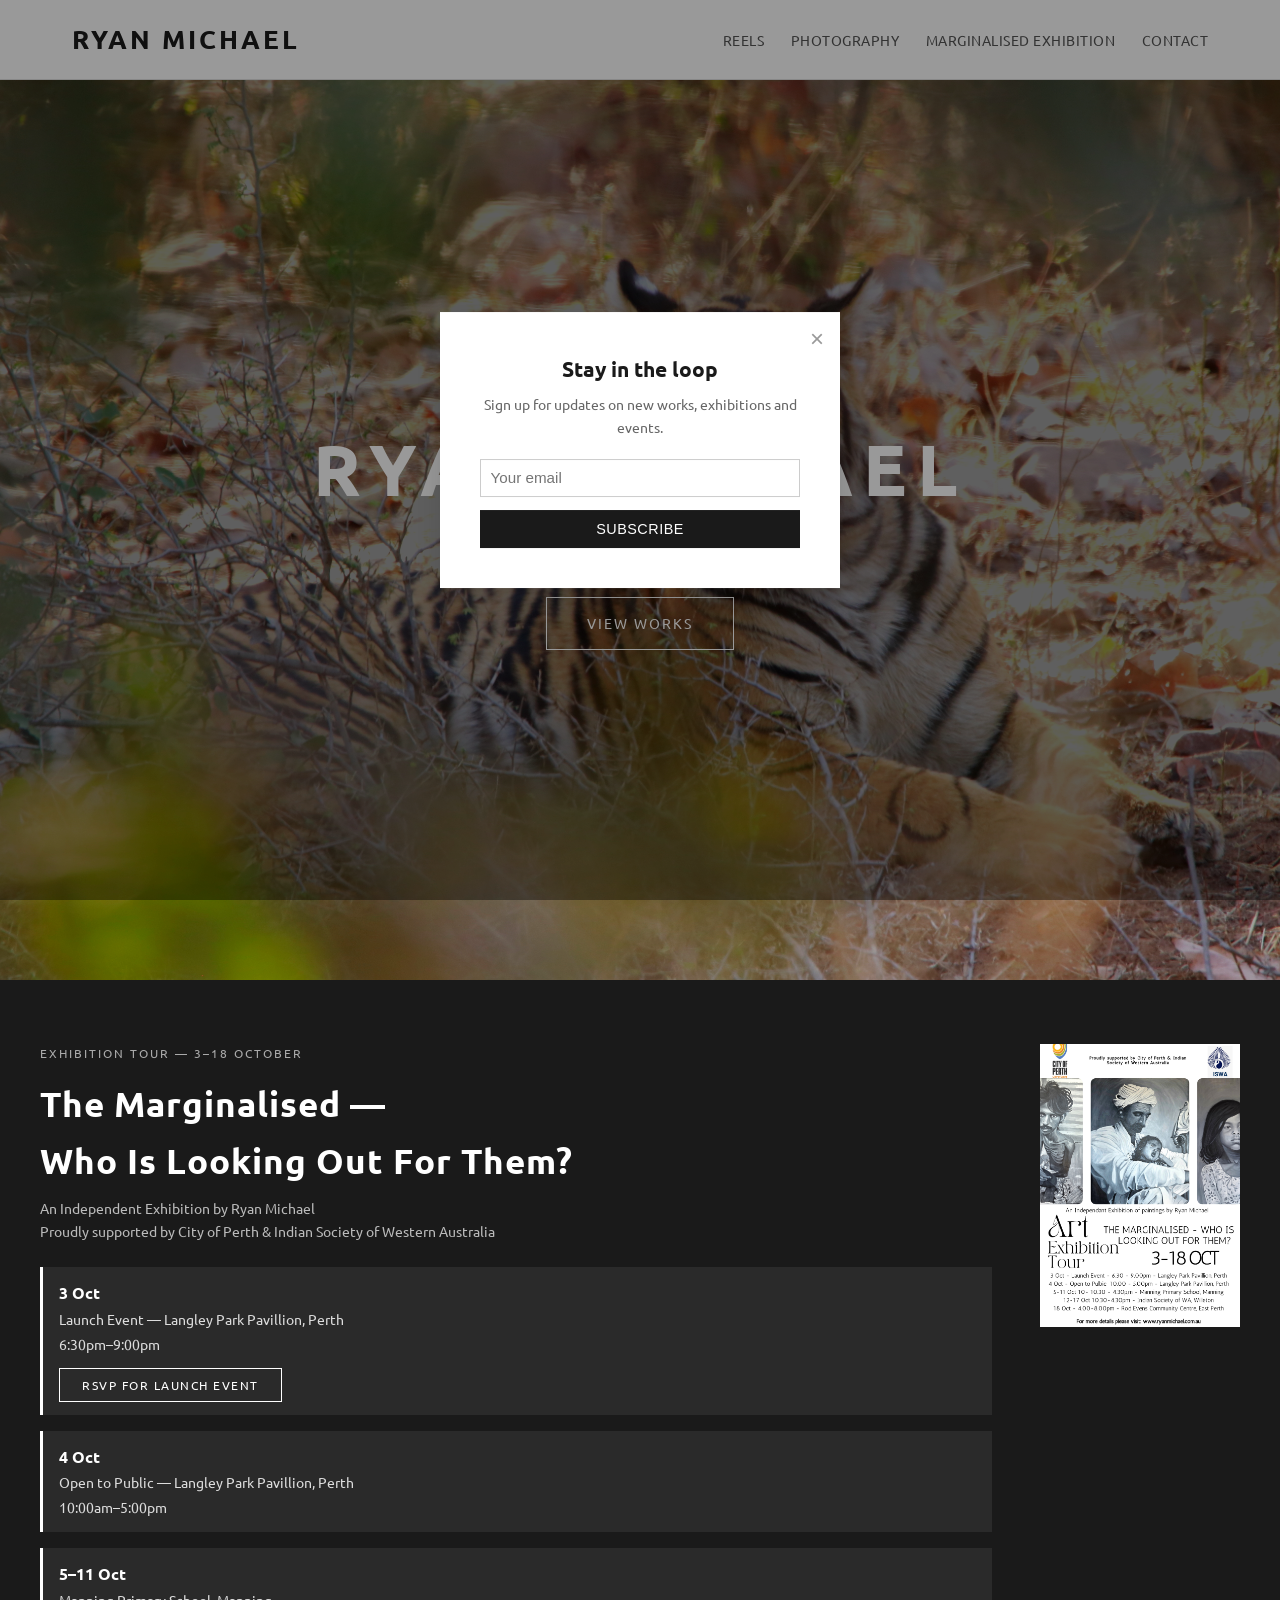
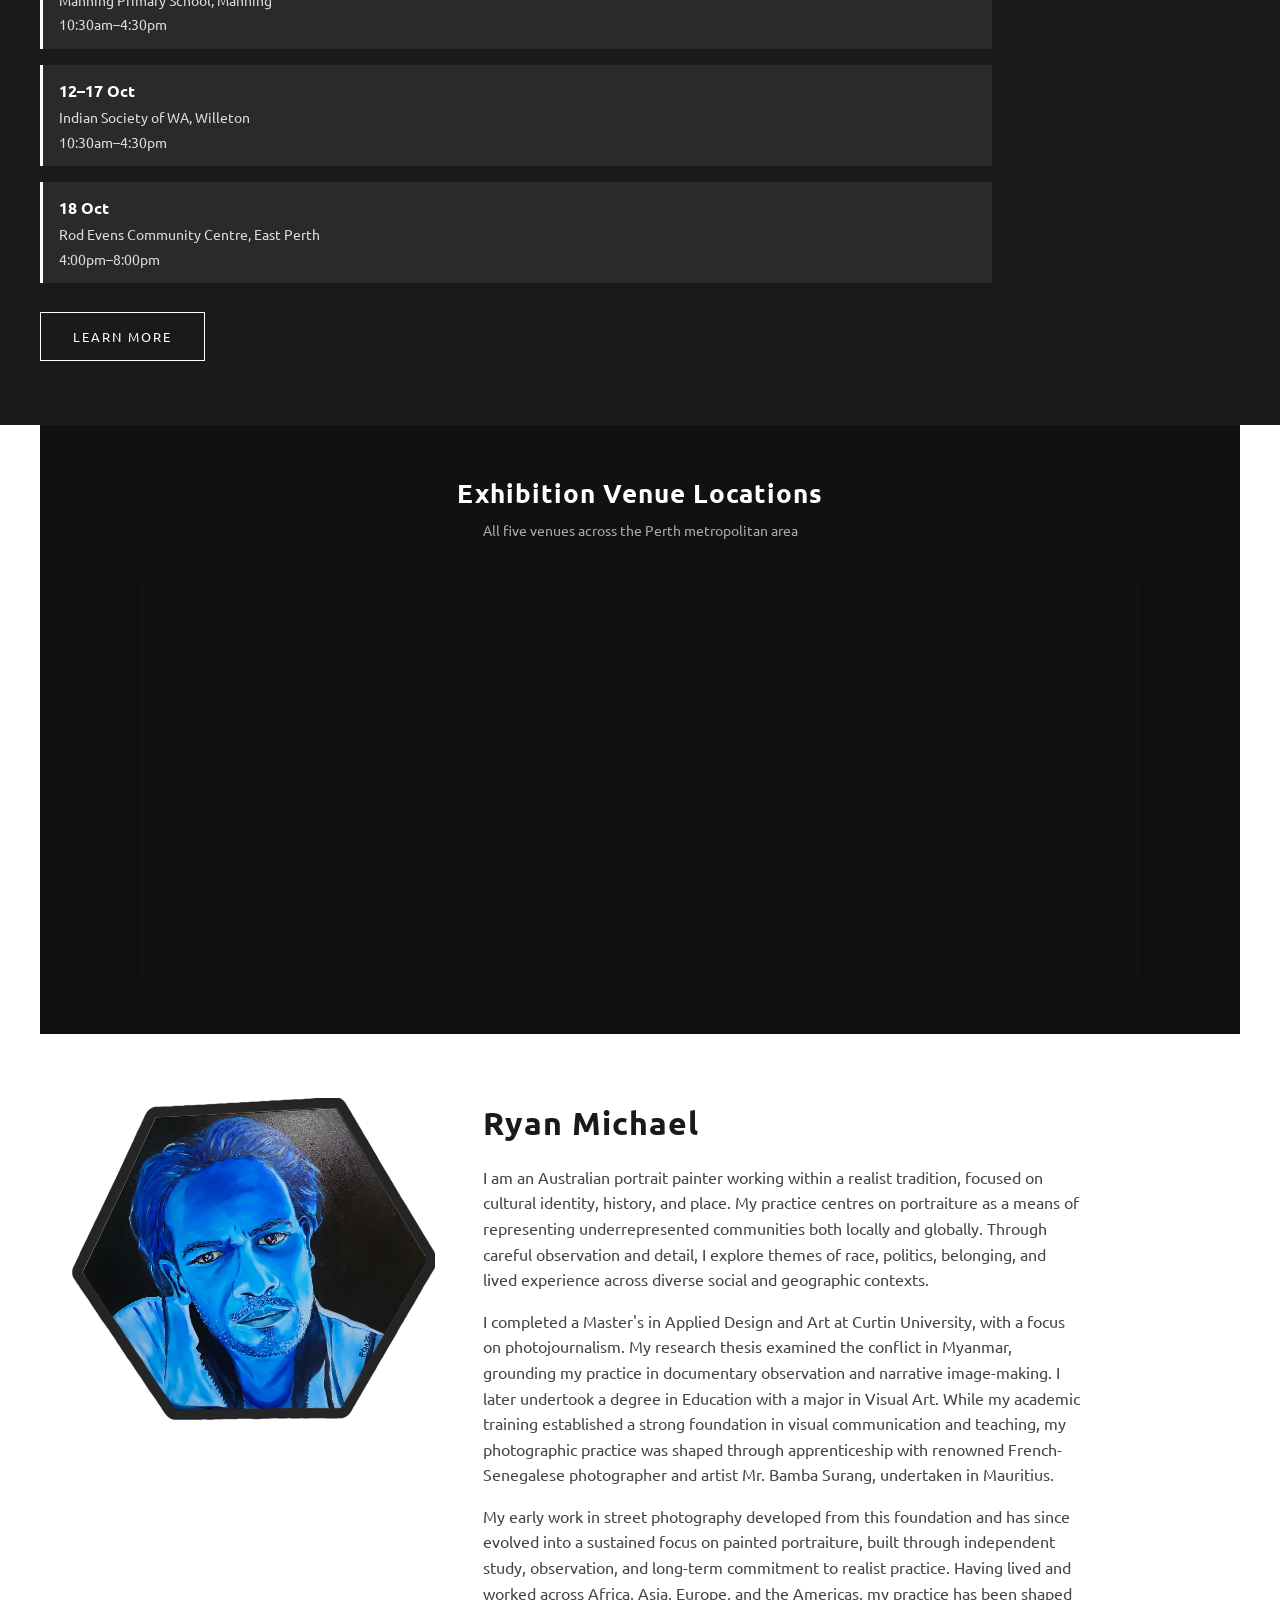
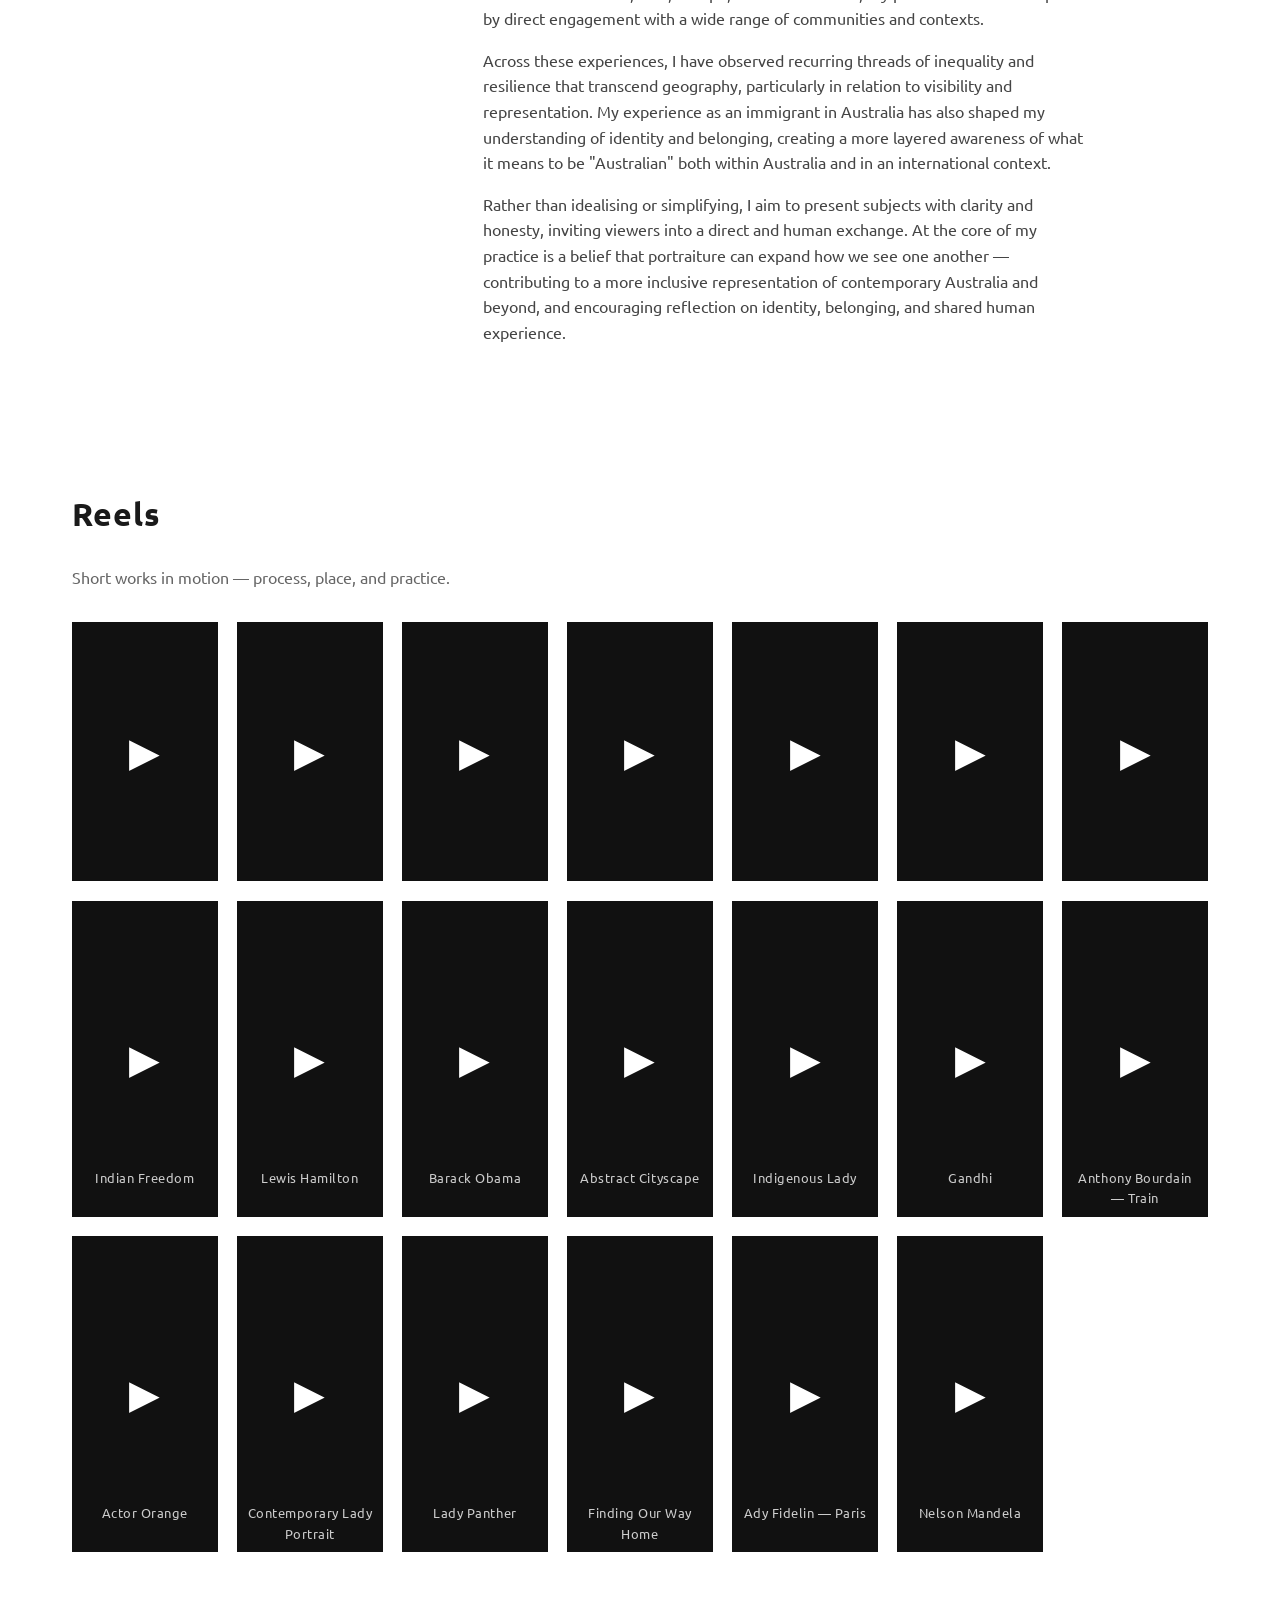
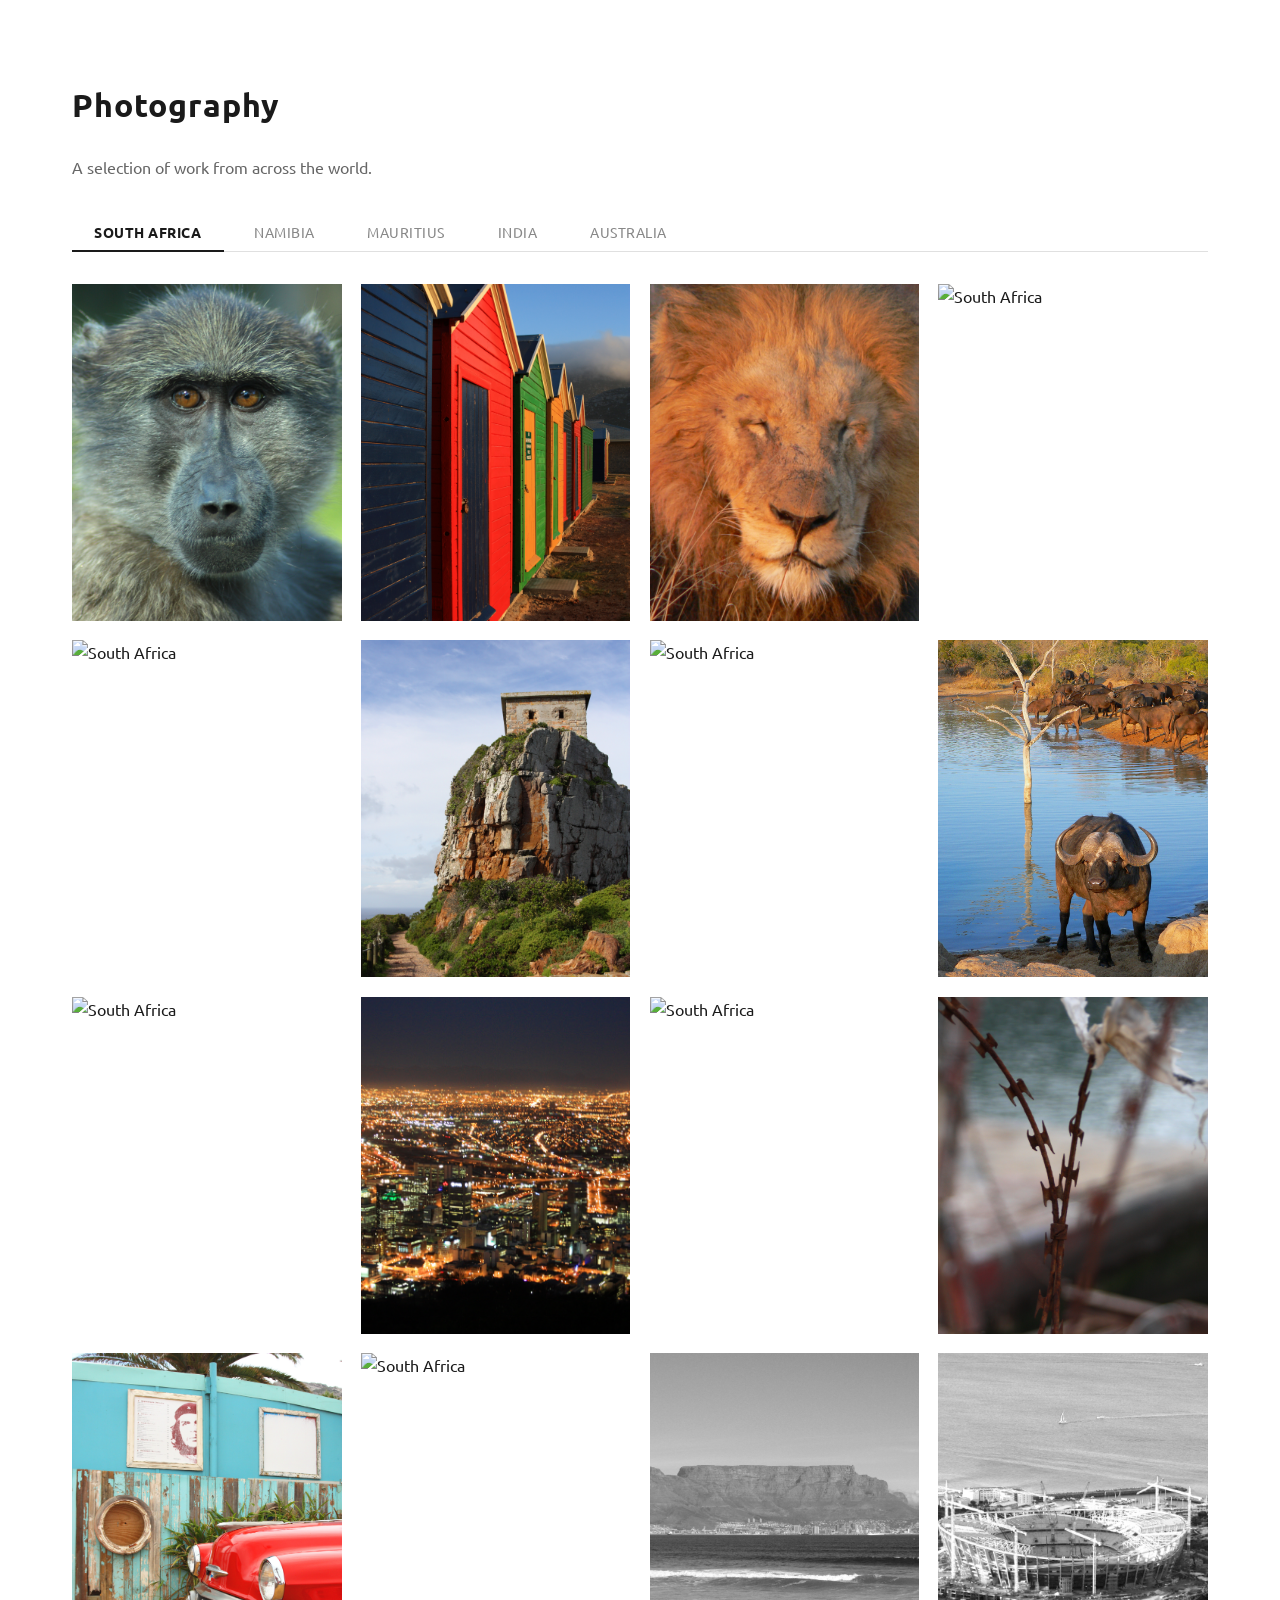
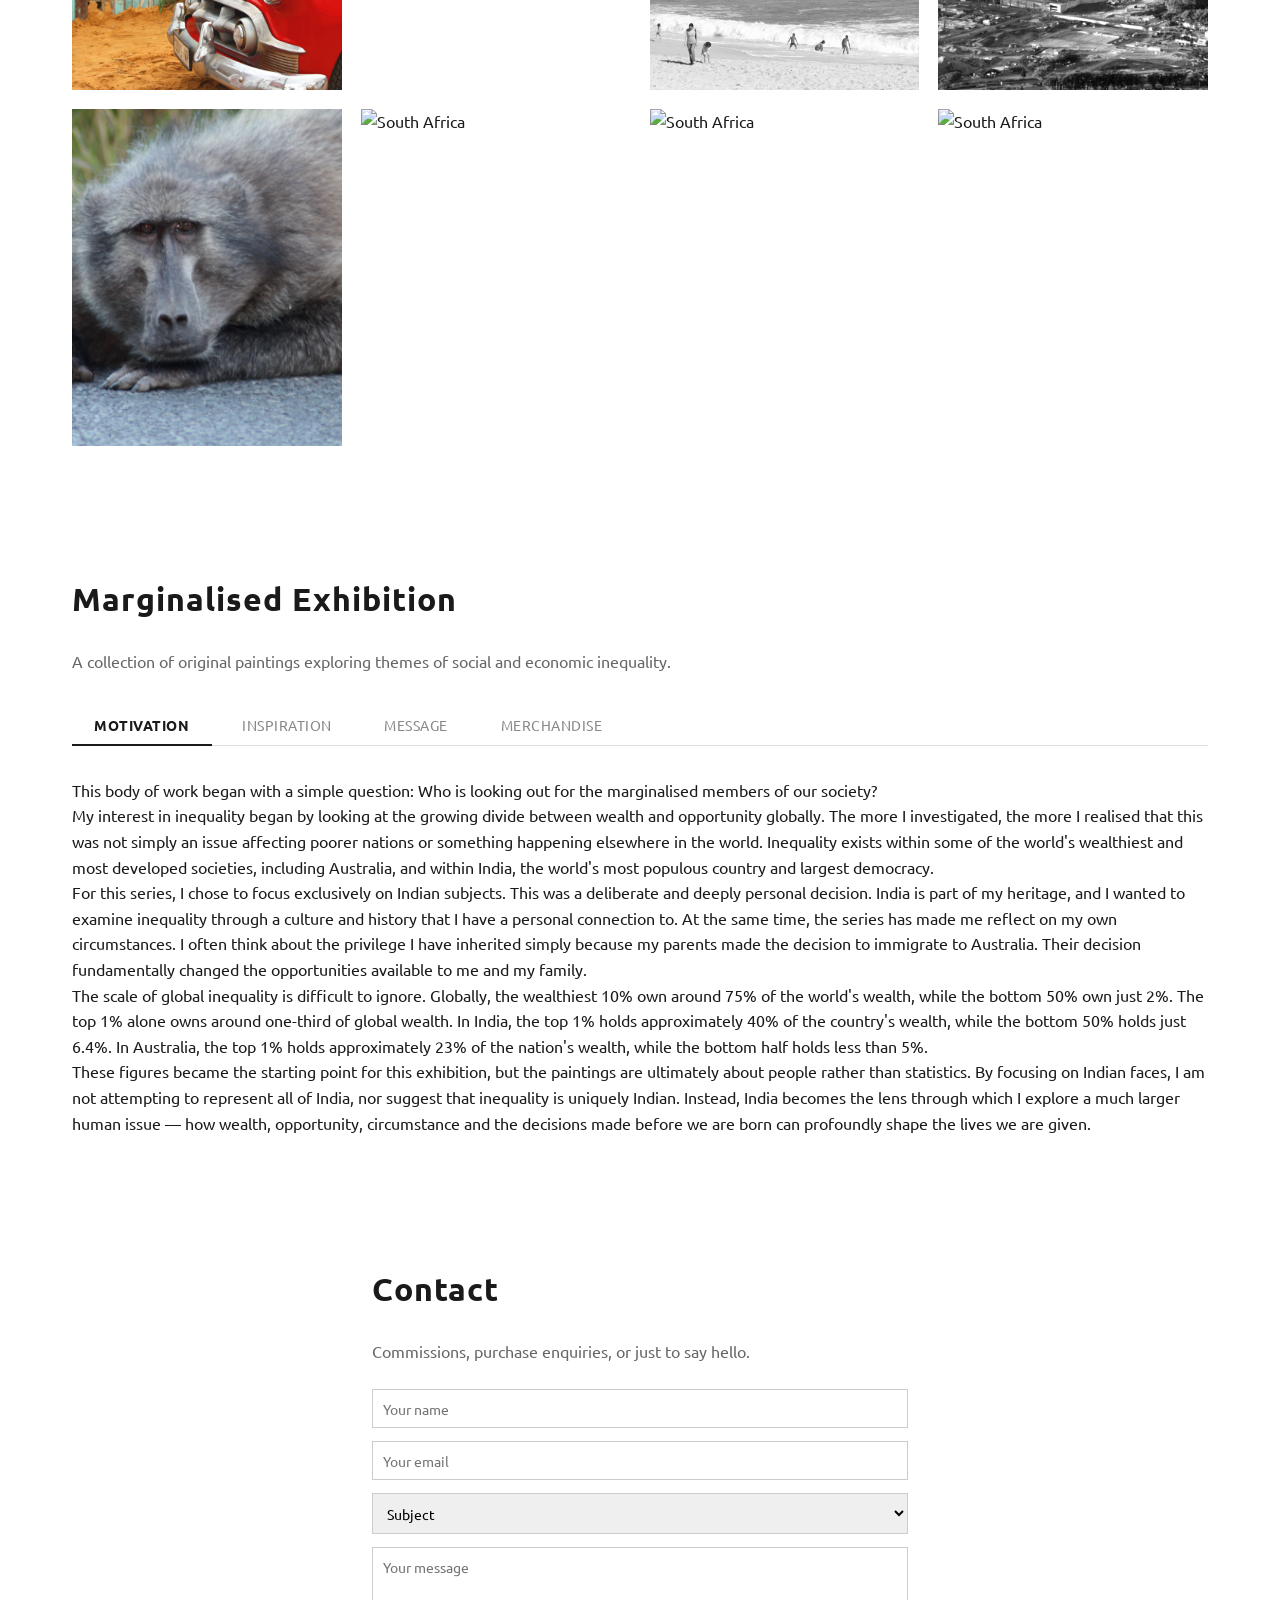
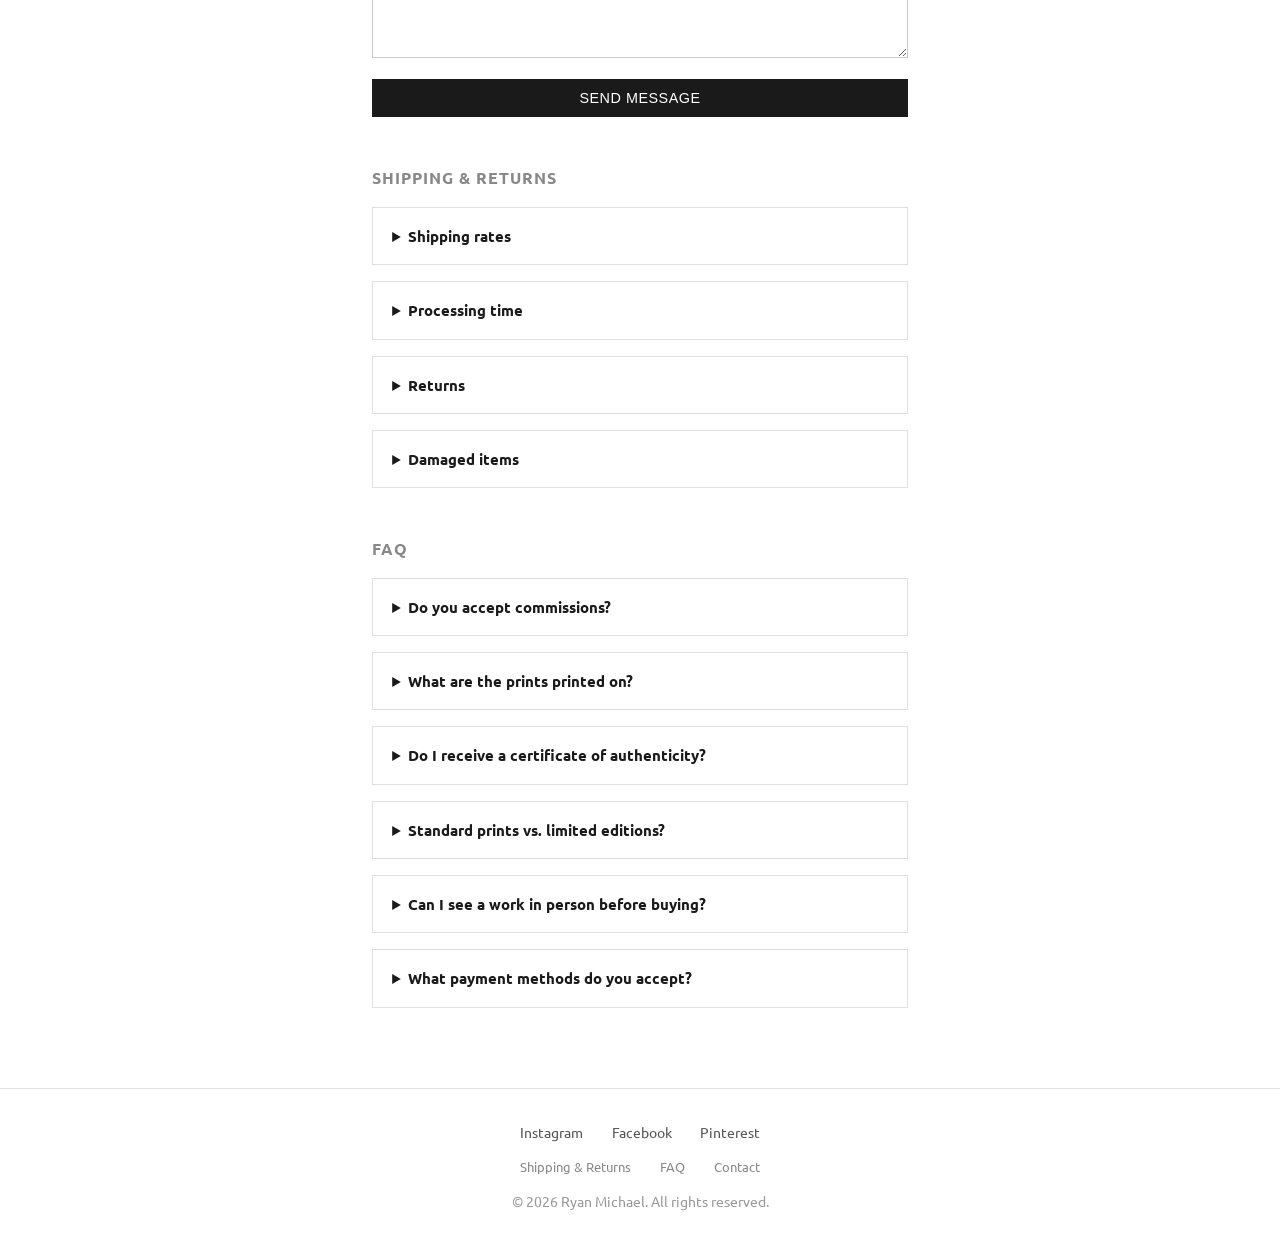
==== commit 81bfff7e: "Add real profile image to Ryan Michael bio section" ====
--- a/index.html
+++ b/index.html
@@ -100,7 +100,7 @@
     <section id="about">
         <div class="about-content">
             <div class="about-image">
-                <img src="https://picsum.photos/seed/ryanm/400/500" alt="Ryan Michael">
+                <img src="profile.png" alt="Ryan Michael">
             </div>
             <div class="about-text">
                 <h2>Ryan Michael</h2>
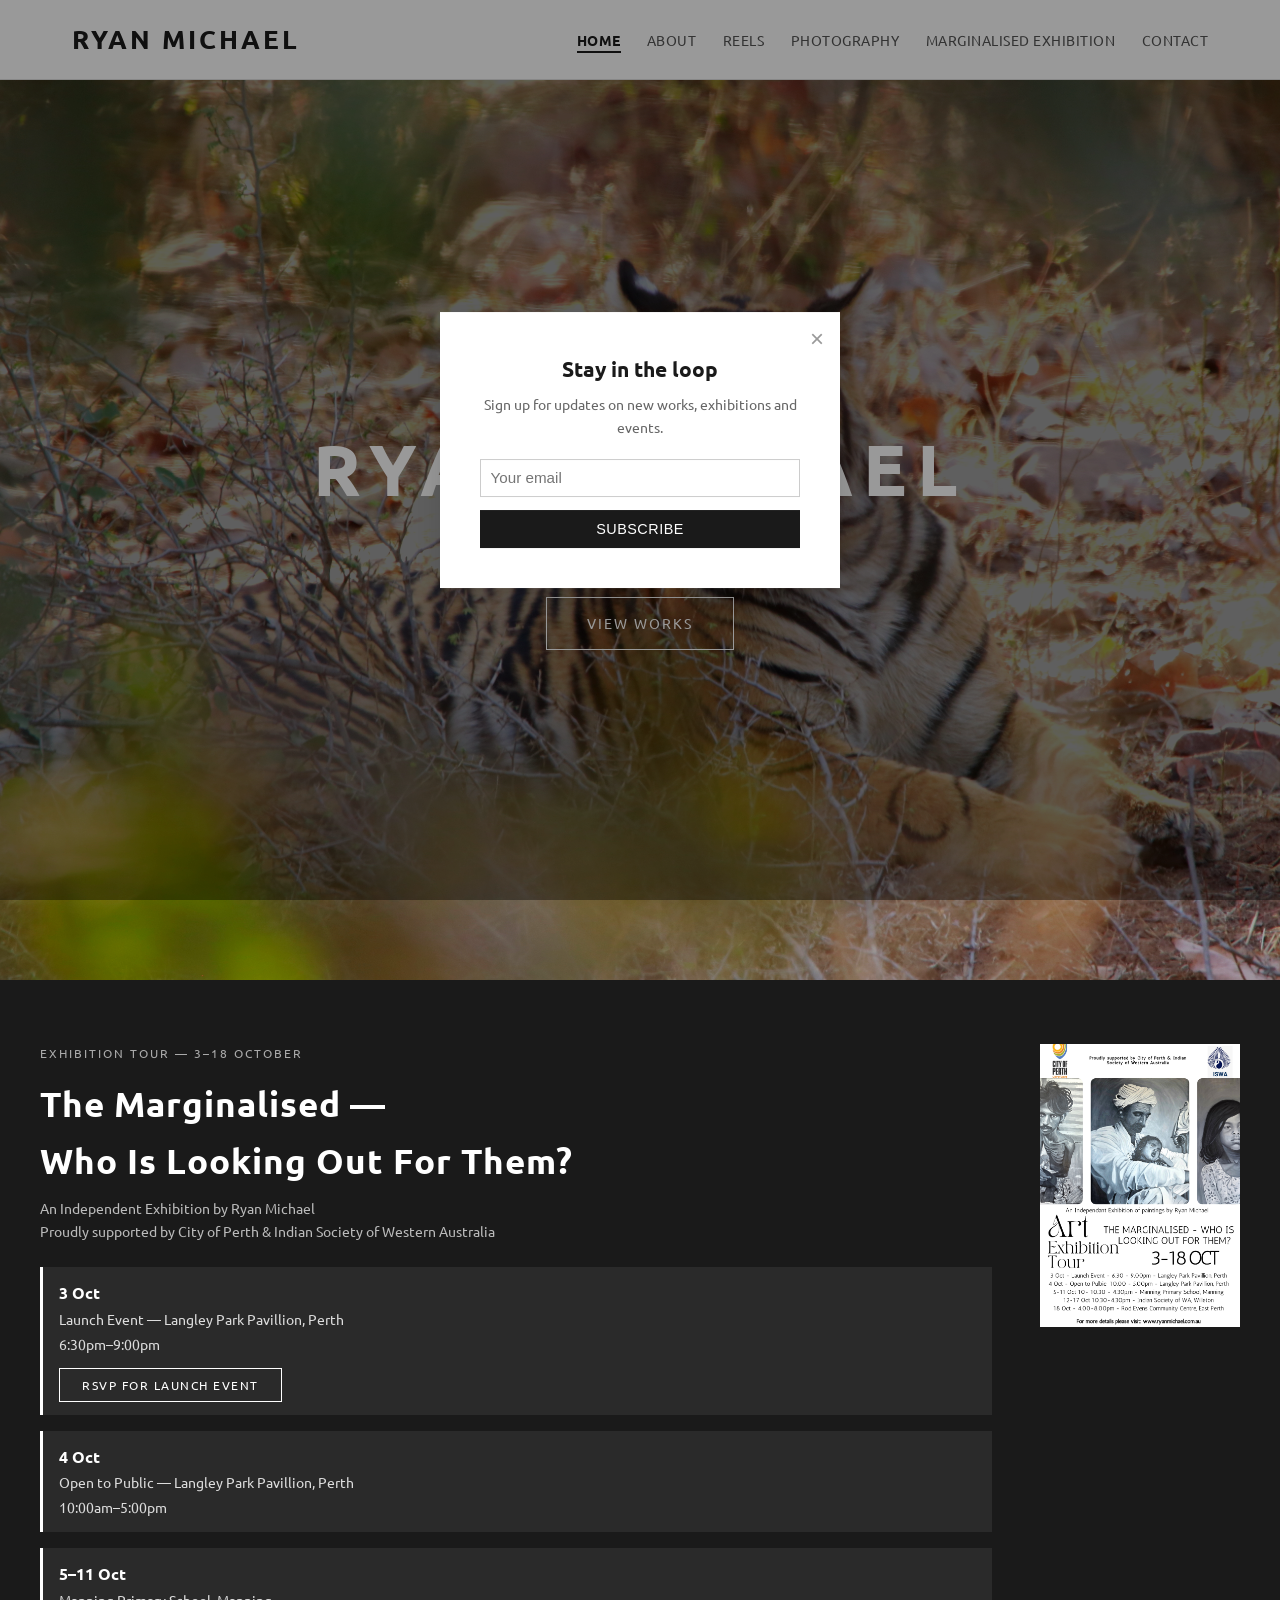
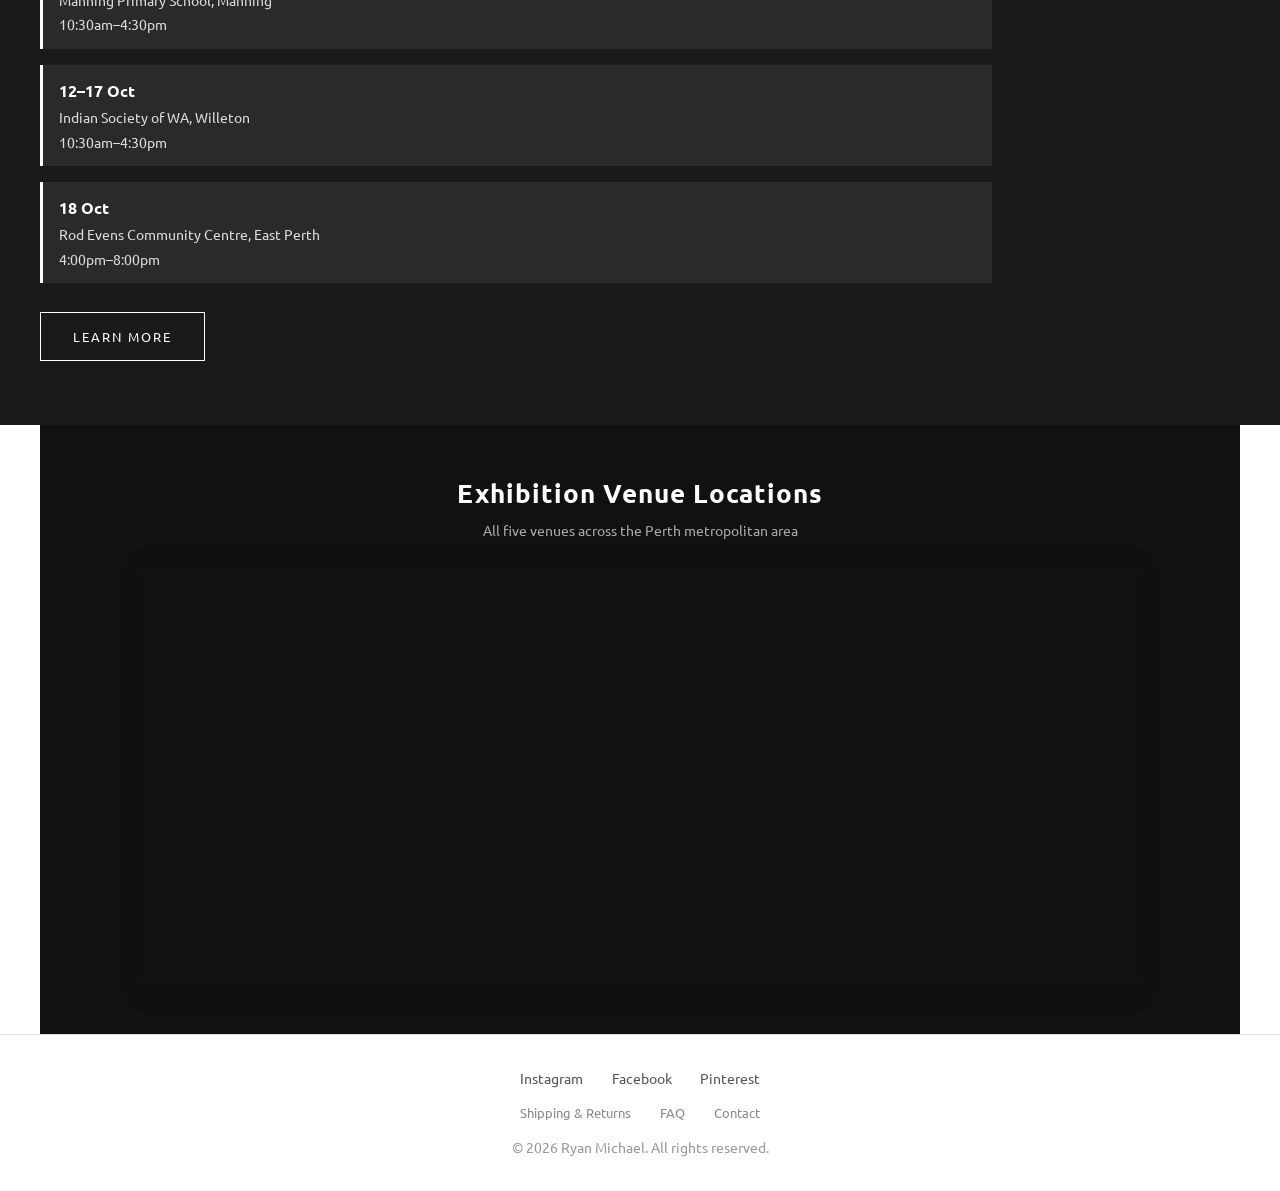
==== commit 03e4d7cf: "Convert to tabbed page layout — Home, About, Reels, Photography, Exhibition, Contact" ====
--- a/index.html
+++ b/index.html
@@ -9,15 +9,20 @@
 <body>
     <header>
         <div class="header-inner">
-            <a href="#" class="logo">Ryan Michael</a>
+            <a href="#" class="logo" onclick="showPage('home'); return false;">Ryan Michael</a>
             <nav>
-                <a href="#reels">Reels</a>
-                <a href="#photography">Photography</a>
-                <a href="#inequality-exhibition">Marginalised Exhibition</a>
-                <a href="#contact">Contact</a>
+                <a href="#" class="nav-link active" data-page="home">Home</a>
+                <a href="#" class="nav-link" data-page="about">About</a>
+                <a href="#" class="nav-link" data-page="reels">Reels</a>
+                <a href="#" class="nav-link" data-page="photography">Photography</a>
+                <a href="#" class="nav-link" data-page="exhibition">Marginalised Exhibition</a>
+                <a href="#" class="nav-link" data-page="contact">Contact</a>
             </nav>
         </div>
     </header>
+
+    <!-- ═══ PAGE: HOME ═══ -->
+    <div class="page active" id="page-home">
 
     <!-- HERO: full-viewport slideshow -->
     <section id="hero">
@@ -37,7 +42,7 @@
         <div class="hero-overlay">
             <h2>Ryan Michael</h2>
             <p>Art and Photography</p>
-            <a href="#reels" class="hero-cta">View Works</a>
+            <a href="#" class="hero-cta" onclick="showPage('reels'); return false;">View Works</a>
         </div>
     </section>
 
@@ -79,7 +84,7 @@
                         <span>4:00pm–8:00pm</span>
                     </div>
                 </div>
-                <a href="#inequality-exhibition" class="exhibition-banner-cta">Learn More</a>
+                <a href="#" class="exhibition-banner-cta" onclick="showPage('exhibition'); return false;">Learn More</a>
             </div>
             <div class="exhibition-banner-posters">
                 <img src="poster-all-dates.png" alt="Ryan Michael Art Exhibition Tour — 3–18 October">
@@ -93,8 +98,13 @@
             <h3>Exhibition Venue Locations</h3>
             <p class="exhibition-map-subtitle">All five venues across the Perth metropolitan area</p>
             <div id="map" style="height: 420px; width: 100%; border-radius: 12px; overflow: hidden; box-shadow: 0 4px 24px rgba(0,0,0,0.18);"></div>
-        </div>
-    </section>
+        </div><!-- /#exhibition-map -->
+    </section><!-- close exhibition-map section -->
+
+    </div><!-- /#page-home -->
+
+    <!-- ═══ PAGE: ABOUT ═══ -->
+    <div class="page" id="page-about">
 
     <!-- INLINE BIO (below hero) -->
     <section id="about">
@@ -113,6 +123,11 @@
         </div>
     </section>
 
+    </div><!-- /#page-about -->
+
+    <!-- ═══ PAGE: REELS ═══ -->
+    <div class="page" id="page-reels">
+
     <!-- REELS -->
     <section id="reels">
         <h2>Reels</h2>
@@ -213,6 +228,11 @@
             </div>
         </div>
     </section>
+
+    </div><!-- /#page-reels -->
+
+    <!-- ═══ PAGE: PHOTOGRAPHY ═══ -->
+    <div class="page" id="page-photography">
 
     <!-- PHOTOGRAPHY -->
     <section id="photography">
@@ -352,6 +372,11 @@
     </div>
     <div id="lightbox-overlay" class="lightbox-overlay" hidden></div>
 
+    </div><!-- /#page-photography -->
+
+    <!-- ═══ PAGE: EXHIBITION ═══ -->
+    <div class="page" id="page-exhibition">
+
     <!-- INEQUALITY EXHIBITION -->
     <section id="inequality-exhibition">
         <h2>Marginalised Exhibition</h2>
@@ -416,6 +441,11 @@
             </div>
         </div>
     </section>
+
+    </div><!-- /#page-exhibition -->
+
+    <!-- ═══ PAGE: CONTACT ═══ -->
+    <div class="page" id="page-contact">
 
     <!-- CONTACT (with merged FAQ + Shipping) -->
     <section id="contact">
@@ -504,6 +534,8 @@
         </div>
     </section>
 
+    </div><!-- /#page-contact -->
+
     <footer>
         <div class="footer-social">
             <a href="#" aria-label="Instagram">Instagram</a>
@@ -511,9 +543,9 @@
             <a href="#" aria-label="Pinterest">Pinterest</a>
         </div>
         <div class="footer-links">
-            <a href="#contact">Shipping &amp; Returns</a>
-            <a href="#contact">FAQ</a>
-            <a href="#contact">Contact</a>
+            <a href="#" onclick="showPage('contact'); return false;">Shipping &amp; Returns</a>
+            <a href="#" onclick="showPage('contact'); return false;">FAQ</a>
+            <a href="#" onclick="showPage('contact'); return false;">Contact</a>
         </div>
         <p>&copy; 2026 Ryan Michael. All rights reserved.</p>
     </footer>
--- a/styles.css
+++ b/styles.css
@@ -1292,3 +1292,24 @@
     margin-bottom: 1.5rem;
     line-height: 1.6;
 }
+
+/* ═══════════════════════════════════════════════════════
+   PAGE SWITCHING — tabbed layout
+   ═══════════════════════════════════════════════════════ */
+.page {
+    display: none;
+}
+.page.active {
+    display: block;
+}
+
+/* Active nav link highlight */
+nav a.nav-link {
+    transition: color 0.15s;
+}
+nav a.nav-link.active {
+    color: #1a1a1a;
+    font-weight: 700;
+    border-bottom: 2px solid #1a1a1a;
+    padding-bottom: 2px;
+}
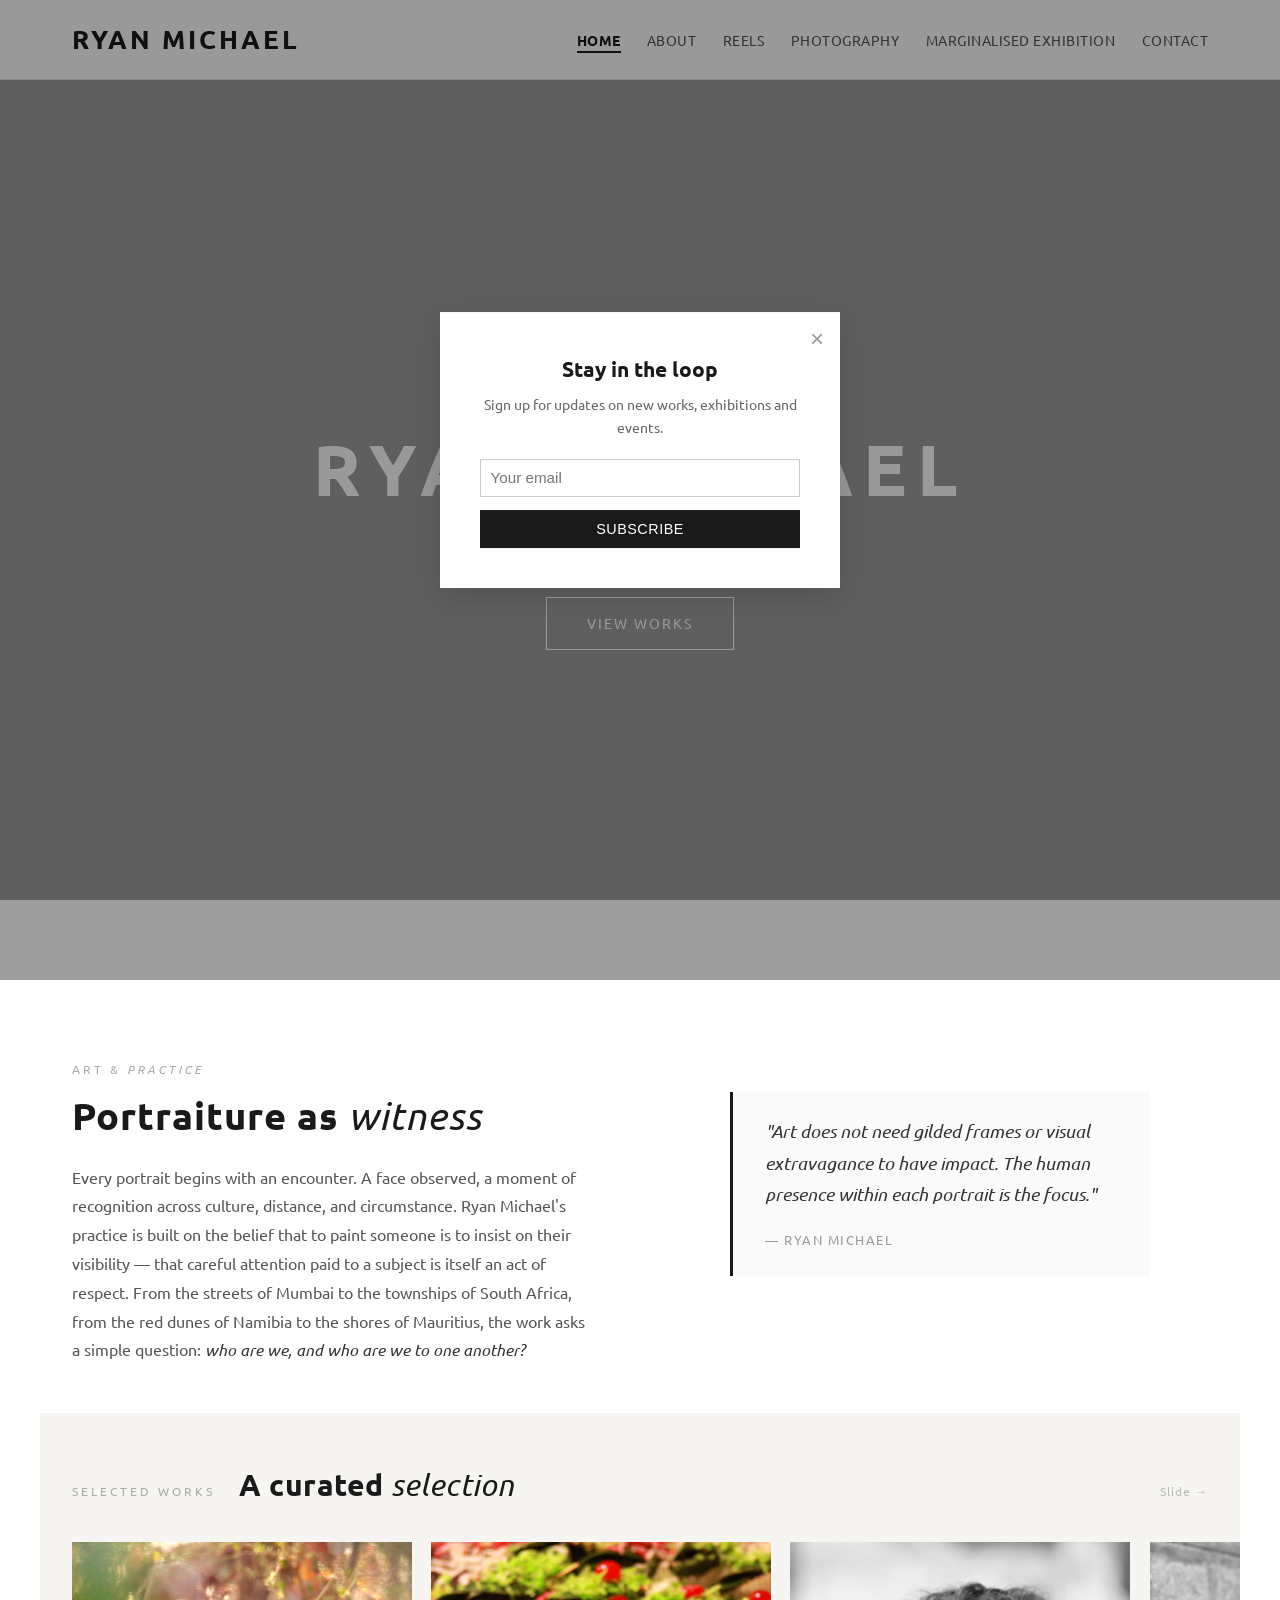
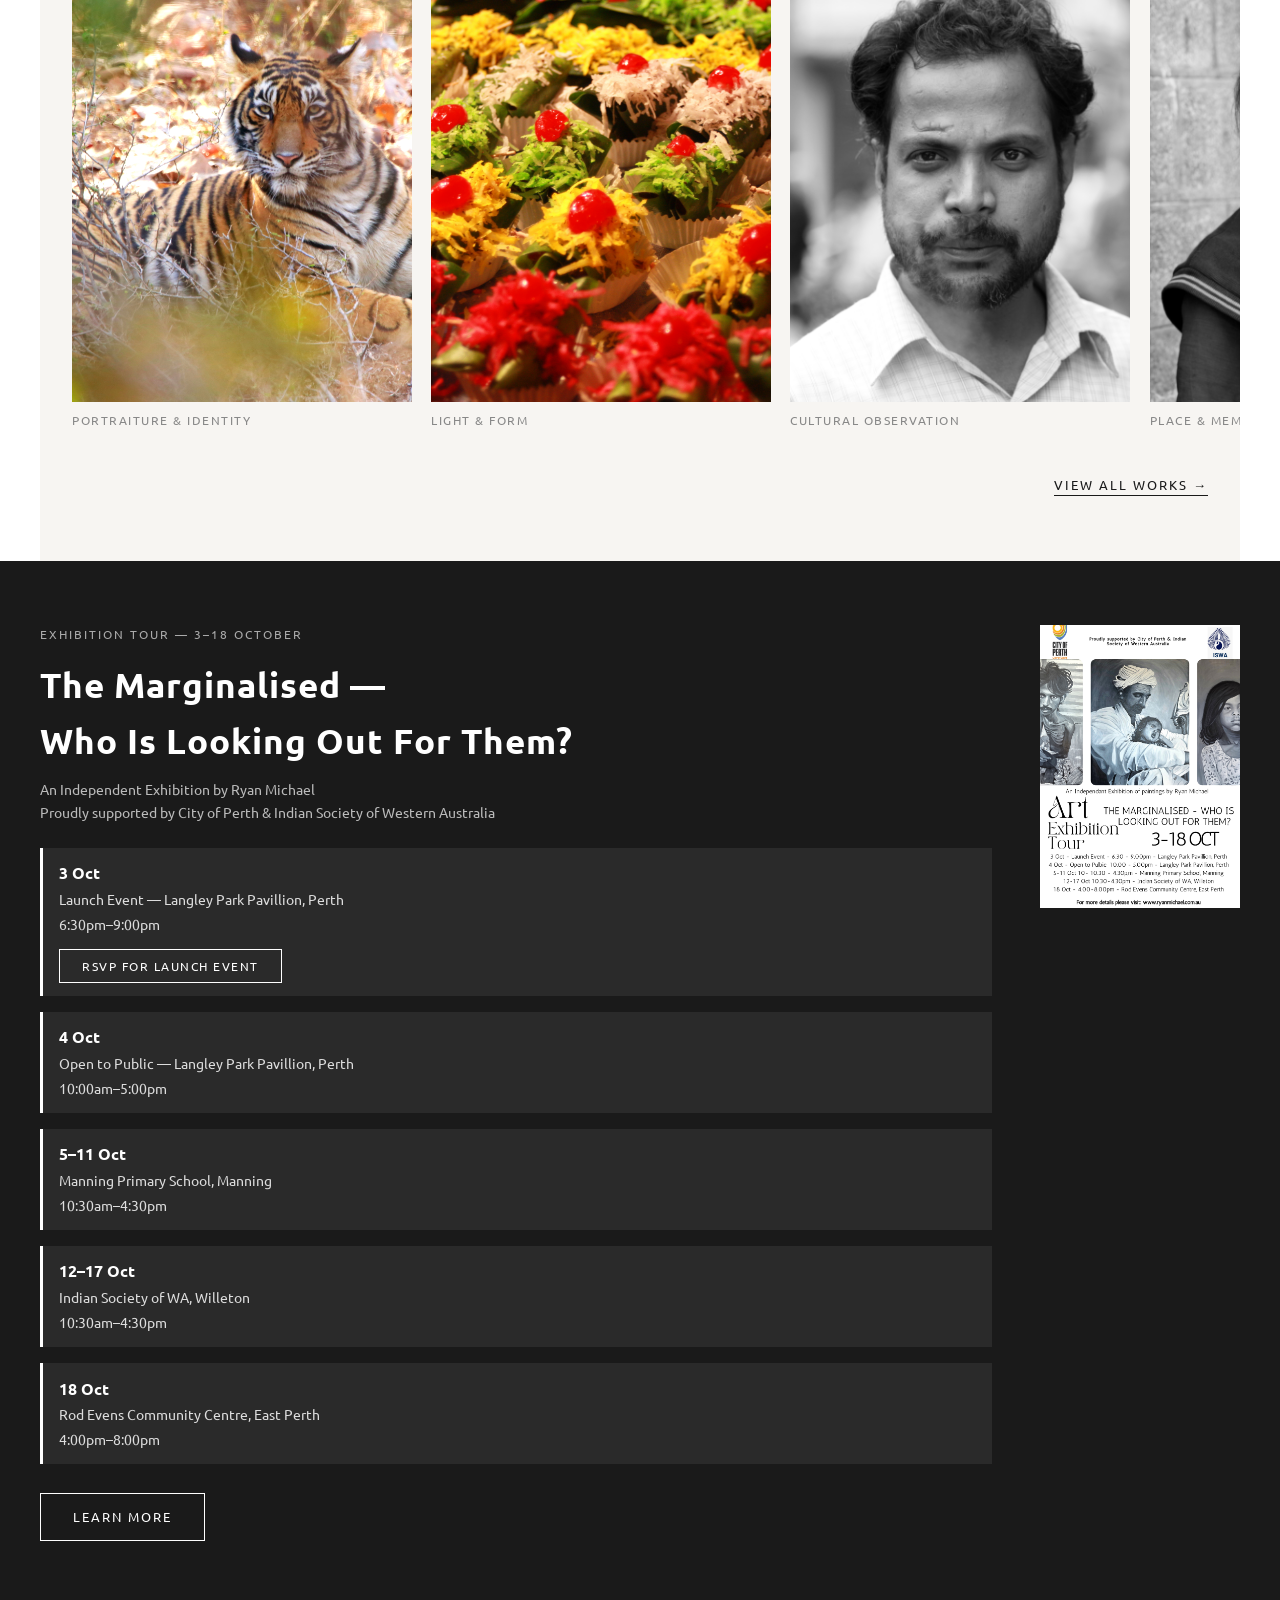
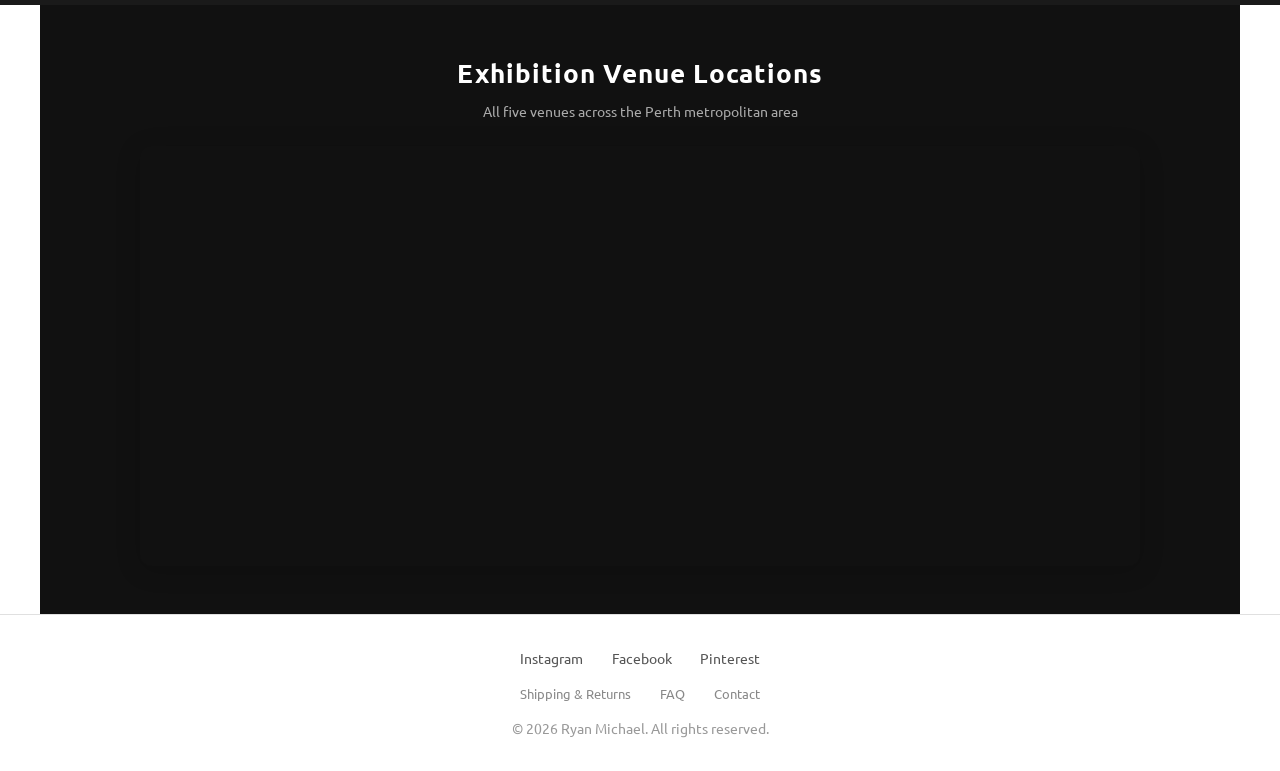
==== commit be3da92e: "Add Bamba-inspired design elements: editorial intro, pull quote, featured carousel, photography desc" ====
--- a/index.html
+++ b/index.html
@@ -48,6 +48,61 @@
 
     <!-- Leaflet CSS -->
     <link rel="stylesheet" href="https://unpkg.com/leaflet@1.9.4/dist/leaflet.css" integrity="sha256-p4NxAoJBhIIN+hmNHrzRCf9tD/miZyoHS5obTRR9BMY=" crossorigin=""/>
+
+    <!-- EDITORIAL INTRO -->
+    <section id="editorial-intro">
+        <div class="editorial-inner">
+            <p class="editorial-preface">Art &amp; <em>Practice</em></p>
+            <h2 class="editorial-heading">Portraiture as <em>witness</em></h2>
+            <p class="editorial-body">Every portrait begins with an encounter. A face observed, a moment of recognition across culture, distance, and circumstance. Ryan Michael's practice is built on the belief that to paint someone is to insist on their visibility — that careful attention paid to a subject is itself an act of respect. From the streets of Mumbai to the townships of South Africa, from the red dunes of Namibia to the shores of Mauritius, the work asks a simple question: <em>who are we, and who are we to one another?</em></p>
+        </div>
+        <div class="editorial-pull">
+            <blockquote class="pull-quote">
+                <p>"Art does not need gilded frames or visual extravagance to have impact. The human presence within each portrait is the focus."</p>
+                <cite>— Ryan Michael</cite>
+            </blockquote>
+        </div>
+    </section>
+
+    <!-- FEATURED WORKS CAROUSEL -->
+    <section id="featured-works">
+        <div class="featured-header">
+            <p class="featured-label">Selected Works</p>
+            <h2 class="featured-heading">A curated <em>selection</em></h2>
+            <p class="featured-hint">Slide →</p>
+        </div>
+        <div class="featured-carousel-wrap">
+            <div class="featured-carousel">
+                <div class="featured-slide">
+                    <img src="cover-1.JPG" alt="Ryan Michael — Work 1" loading="lazy">
+                    <p class="featured-caption">Portraiture &amp; Identity</p>
+                </div>
+                <div class="featured-slide">
+                    <img src="cover-3.JPG" alt="Ryan Michael — Work 3" loading="lazy">
+                    <p class="featured-caption">Light &amp; Form</p>
+                </div>
+                <div class="featured-slide">
+                    <img src="cover-5.JPG" alt="Ryan Michael — Work 5" loading="lazy">
+                    <p class="featured-caption">Cultural Observation</p>
+                </div>
+                <div class="featured-slide">
+                    <img src="cover-7.JPG" alt="Ryan Michael — Work 7" loading="lazy">
+                    <p class="featured-caption">Place &amp; Memory</p>
+                </div>
+                <div class="featured-slide">
+                    <img src="cover-9.JPG" alt="Ryan Michael — Work 9" loading="lazy">
+                    <p class="featured-caption">The Human Condition</p>
+                </div>
+                <div class="featured-slide">
+                    <img src="cover-11.JPG" alt="Ryan Michael — Work 11" loading="lazy">
+                    <p class="featured-caption">Belonging &amp; Resilience</p>
+                </div>
+            </div>
+        </div>
+        <div class="featured-cta-row">
+            <a href="#" class="featured-cta" onclick="showPage('reels'); return false;">View All Works →</a>
+        </div>
+    </section>
 
     <!-- EXHIBITION BANNER -->
     <section id="exhibition-banner">
@@ -250,6 +305,7 @@
 
         <!-- South Africa -->
         <div class="photo-panel active" id="panel-south-africa" role="tabpanel">
+            <p class="photo-description">South Africa holds contradictions in plain sight — extraordinary beauty and deep inequality occupying the same frame. These images were made across its cities, coastlines, and communities: places where history is still being negotiated, where resilience is worn on the surface, and where the light at the end of the day turns everything golden.</p>
             <div class="photo-grid">
                 <img src="photography/south-africa/SA%20L1.jpg"  alt="South Africa" loading="lazy">
                 <img src="photography/south-africa/SA%20L2.JPG"  alt="South Africa" loading="lazy">
@@ -276,6 +332,7 @@
 
         <!-- Namibia -->
         <div class="photo-panel" id="panel-namibia" role="tabpanel">
+            <p class="photo-description">Namibia is silence made visible. The oldest desert on earth, dunes that shift colour through the hours, a coastline where the cold Atlantic meets the Namib sand. These photographs were made in the vast, unhurried spaces between settlements — searching for scale, stillness, and the peculiar dignity of a landscape that asks nothing of you.</p>
             <div class="photo-grid">
                 <img src="photography/namibia/N%20L1.JPG"  alt="Namibia" loading="lazy">
                 <img src="photography/namibia/N%20L2.JPG"  alt="Namibia" loading="lazy">
@@ -302,6 +359,7 @@
 
         <!-- Mauritius -->
         <div class="photo-panel" id="panel-mauritius" role="tabpanel">
+            <p class="photo-description">Mauritius is where my photographic practice was formally shaped — under the mentorship of photographer Bamba Sourang, working exclusively in natural light. The island's quality of light is particular: warm, diffused through humidity, rich at the edges of the day. These images carry that learning — an attention to the moment where light, water, and the human presence align.</p>
             <div class="photo-grid">
                 <img src="photography/mauritius/M%20L1.JPG"  alt="Mauritius" loading="lazy">
                 <img src="photography/mauritius/M%20L2.JPG"  alt="Mauritius" loading="lazy">
@@ -330,6 +388,7 @@
 
         <!-- India -->
         <div class="photo-panel" id="panel-india" role="tabpanel">
+            <p class="photo-description">India is part of my heritage — and photographing it is inseparable from that complexity. A country of staggering contrast: ancient and modern, sacred and chaotic, devastating inequality existing alongside extraordinary beauty and warmth. These photographs were made with the awareness that I am both an insider and an outsider, and that tension is present in every frame.</p>
             <div class="photo-grid">
                 <img src="photography/india/I%20L1.JPG"  alt="India" loading="lazy">
                 <img src="photography/india/I%20L2.JPG"  alt="India" loading="lazy">
--- a/styles.css
+++ b/styles.css
@@ -1313,3 +1313,233 @@
     border-bottom: 2px solid #1a1a1a;
     padding-bottom: 2px;
 }
+
+/* ═══════════════════════════════════════════════════════
+   EDITORIAL INTRO SECTION
+   ═══════════════════════════════════════════════════════ */
+#editorial-intro {
+    max-width: 1200px;
+    margin: 0 auto;
+    padding: 5rem 2rem 3rem;
+    display: grid;
+    grid-template-columns: 1fr 1fr;
+    gap: 4rem;
+    align-items: start;
+}
+
+.editorial-preface {
+    font-size: 0.72rem;
+    text-transform: uppercase;
+    letter-spacing: 3px;
+    color: #aaa;
+    margin-bottom: 0.8rem;
+}
+
+.editorial-preface em {
+    font-style: italic;
+    font-weight: 300;
+}
+
+.editorial-heading {
+    font-size: clamp(1.6rem, 3vw, 2.4rem);
+    font-weight: 700;
+    letter-spacing: 1px;
+    line-height: 1.2;
+    margin-bottom: 1.5rem;
+    color: #1a1a1a;
+}
+
+.editorial-heading em {
+    font-style: italic;
+    font-weight: 300;
+}
+
+.editorial-body {
+    font-size: 1rem;
+    color: #555;
+    line-height: 1.8;
+    max-width: 520px;
+}
+
+.editorial-body em {
+    font-style: italic;
+    color: #333;
+}
+
+/* PULL QUOTE */
+.editorial-pull {
+    display: flex;
+    align-items: center;
+    justify-content: center;
+    padding: 2rem 0;
+}
+
+.pull-quote {
+    border-left: 3px solid #1a1a1a;
+    padding: 1.5rem 2rem;
+    background: #fafafa;
+    max-width: 420px;
+}
+
+.pull-quote p {
+    font-size: clamp(1rem, 1.5vw, 1.15rem);
+    font-style: italic;
+    color: #333;
+    line-height: 1.7;
+    margin-bottom: 1rem;
+}
+
+.pull-quote cite {
+    font-size: 0.8rem;
+    text-transform: uppercase;
+    letter-spacing: 1.5px;
+    color: #999;
+    font-style: normal;
+}
+
+@media (max-width: 768px) {
+    #editorial-intro {
+        grid-template-columns: 1fr;
+        gap: 2rem;
+        padding: 3rem 1.5rem 2rem;
+    }
+    .editorial-pull {
+        padding: 0;
+    }
+}
+
+/* ═══════════════════════════════════════════════════════
+   FEATURED WORKS CAROUSEL
+   ═══════════════════════════════════════════════════════ */
+#featured-works {
+    padding: 3rem 0 4rem;
+    background: #f7f5f2;
+    overflow: hidden;
+}
+
+.featured-header {
+    max-width: 1200px;
+    margin: 0 auto;
+    padding: 0 2rem 2rem;
+    display: flex;
+    align-items: baseline;
+    gap: 1.5rem;
+    flex-wrap: wrap;
+}
+
+.featured-label {
+    font-size: 0.72rem;
+    text-transform: uppercase;
+    letter-spacing: 3px;
+    color: #aaa;
+}
+
+.featured-heading {
+    font-size: clamp(1.3rem, 2.5vw, 1.9rem);
+    font-weight: 700;
+    letter-spacing: 0.5px;
+    color: #1a1a1a;
+    margin: 0;
+}
+
+.featured-heading em {
+    font-style: italic;
+    font-weight: 300;
+}
+
+.featured-hint {
+    font-size: 0.78rem;
+    color: #bbb;
+    letter-spacing: 1px;
+    margin-left: auto;
+}
+
+.featured-carousel-wrap {
+    overflow-x: auto;
+    -webkit-overflow-scrolling: touch;
+    scrollbar-width: none;
+    padding: 0 2rem;
+    cursor: grab;
+}
+
+.featured-carousel-wrap:active {
+    cursor: grabbing;
+}
+
+.featured-carousel-wrap::-webkit-scrollbar {
+    display: none;
+}
+
+.featured-carousel {
+    display: flex;
+    gap: 1.2rem;
+    width: max-content;
+    padding-bottom: 0.5rem;
+}
+
+.featured-slide {
+    flex-shrink: 0;
+    width: 340px;
+    position: relative;
+}
+
+.featured-slide img {
+    width: 100%;
+    height: 460px;
+    object-fit: cover;
+    display: block;
+}
+
+.featured-caption {
+    margin: 0;
+    padding: 0.6rem 0 0;
+    font-size: 0.78rem;
+    text-transform: uppercase;
+    letter-spacing: 1.5px;
+    color: #888;
+}
+
+.featured-cta-row {
+    max-width: 1200px;
+    margin: 0 auto;
+    padding: 2rem 2rem 0;
+    text-align: right;
+}
+
+.featured-cta {
+    font-size: 0.82rem;
+    text-transform: uppercase;
+    letter-spacing: 2px;
+    color: #1a1a1a;
+    text-decoration: none;
+    border-bottom: 1px solid #1a1a1a;
+    padding-bottom: 2px;
+    transition: opacity 0.2s;
+}
+
+.featured-cta:hover {
+    opacity: 0.6;
+}
+
+@media (max-width: 480px) {
+    .featured-slide {
+        width: 260px;
+    }
+    .featured-slide img {
+        height: 340px;
+    }
+}
+
+/* ═══════════════════════════════════════════════════════
+   PHOTOGRAPHY COUNTRY DESCRIPTIONS
+   ═══════════════════════════════════════════════════════ */
+.photo-description {
+    font-size: 0.95rem;
+    color: #666;
+    line-height: 1.8;
+    max-width: 680px;
+    margin-bottom: 2rem;
+    font-style: italic;
+    border-left: 3px solid #e0e0e0;
+    padding-left: 1.2rem;
+}
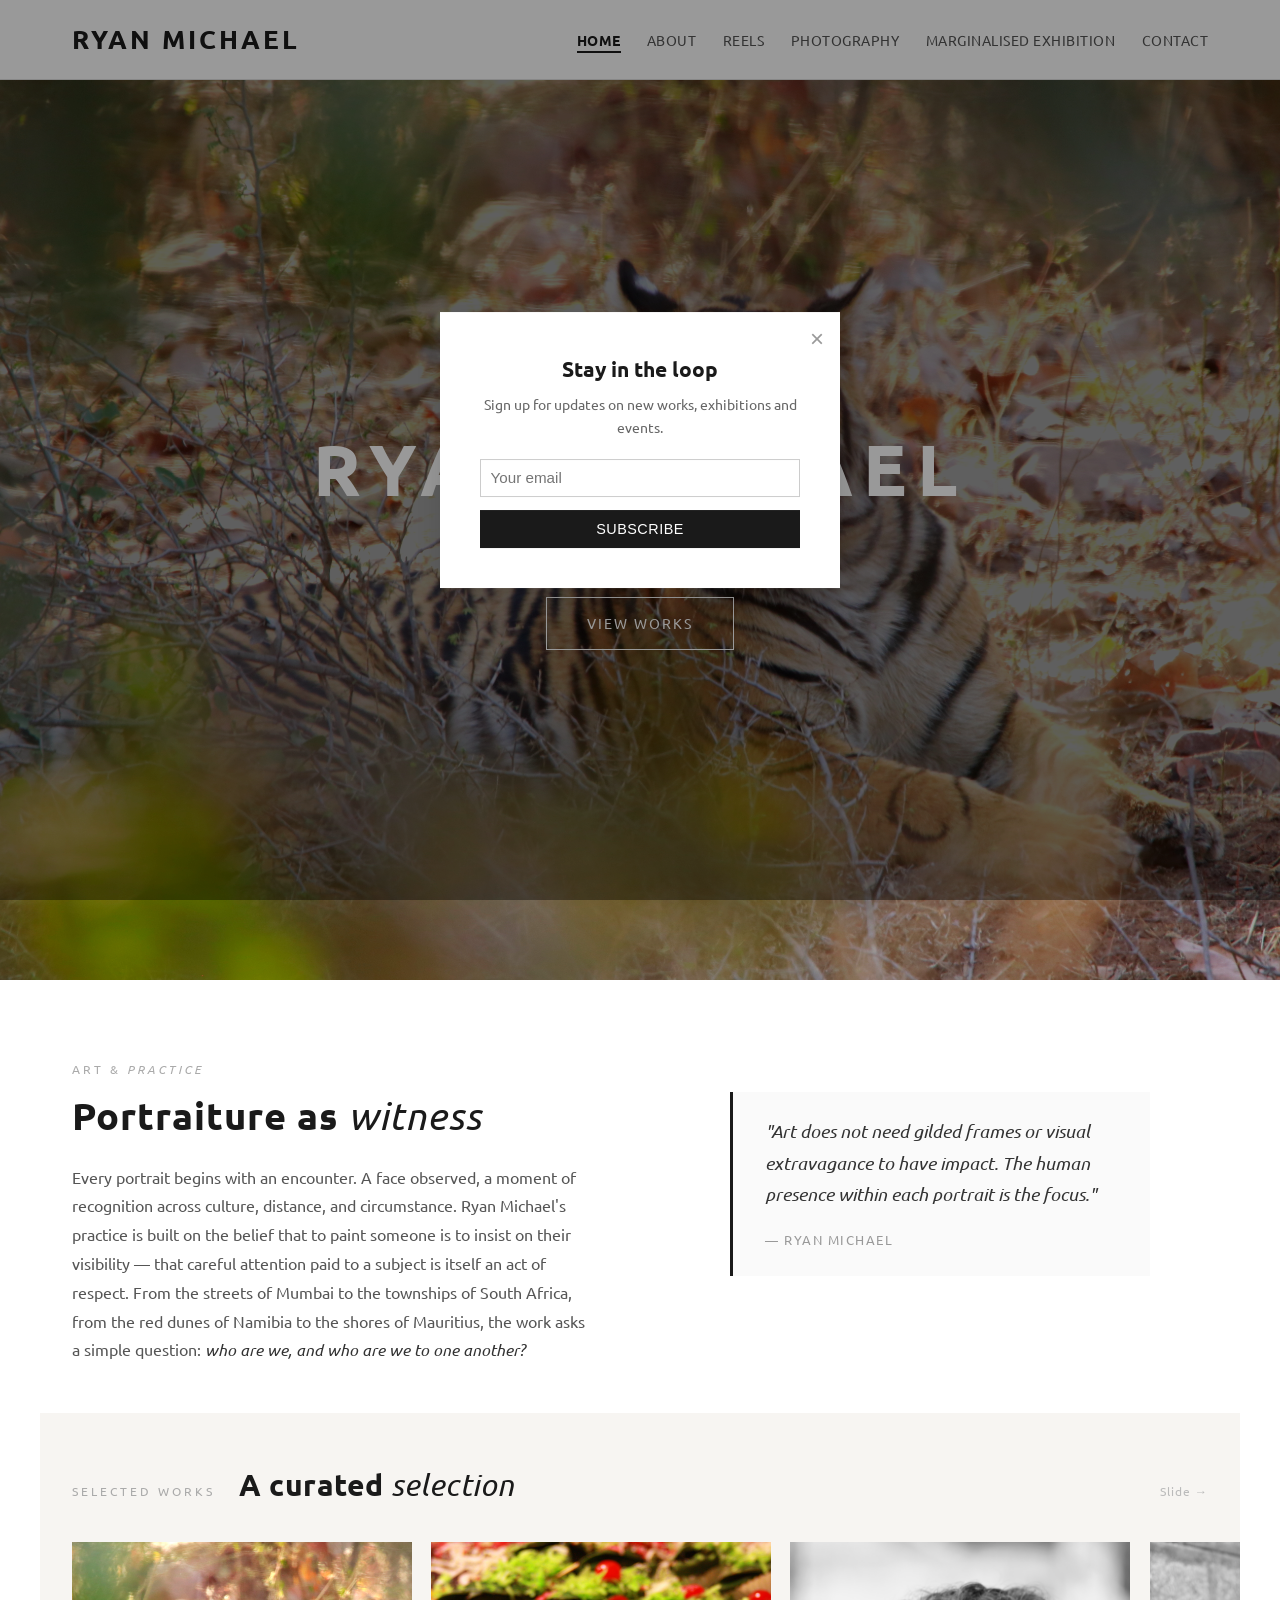
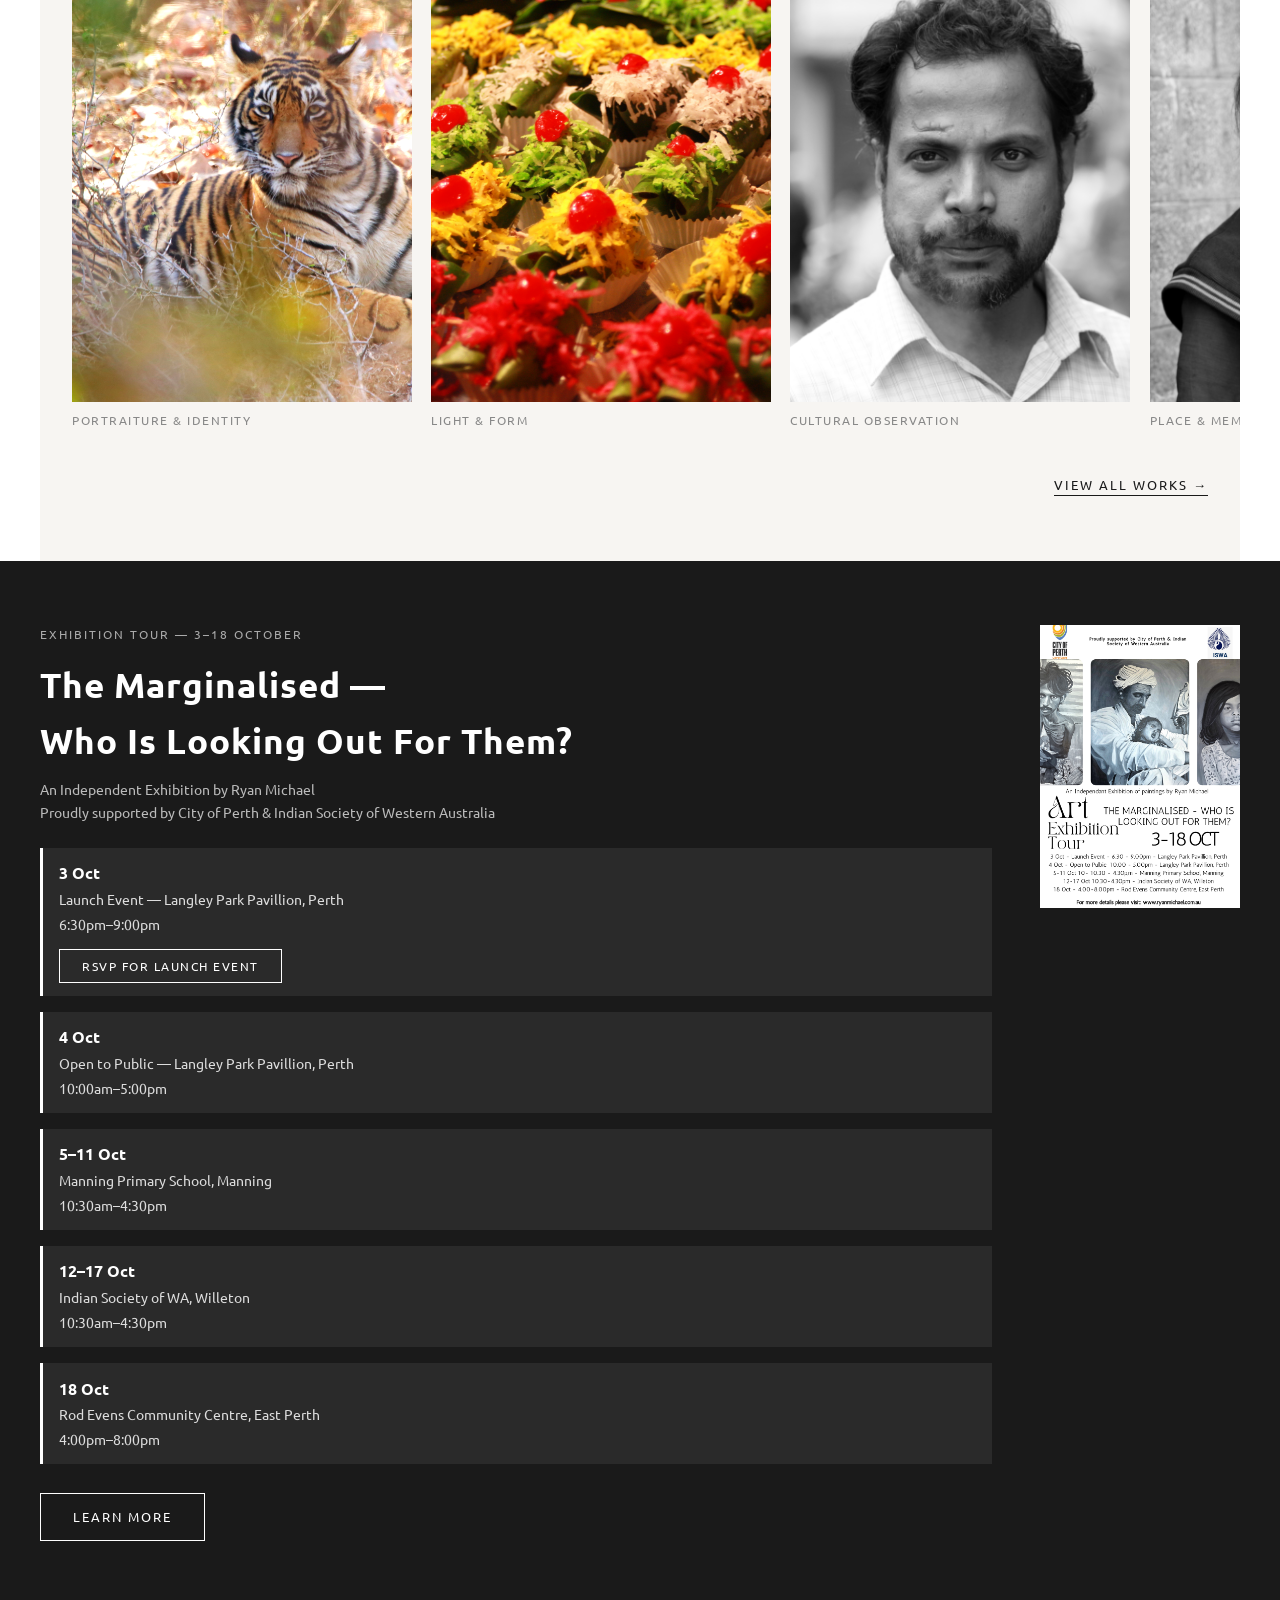
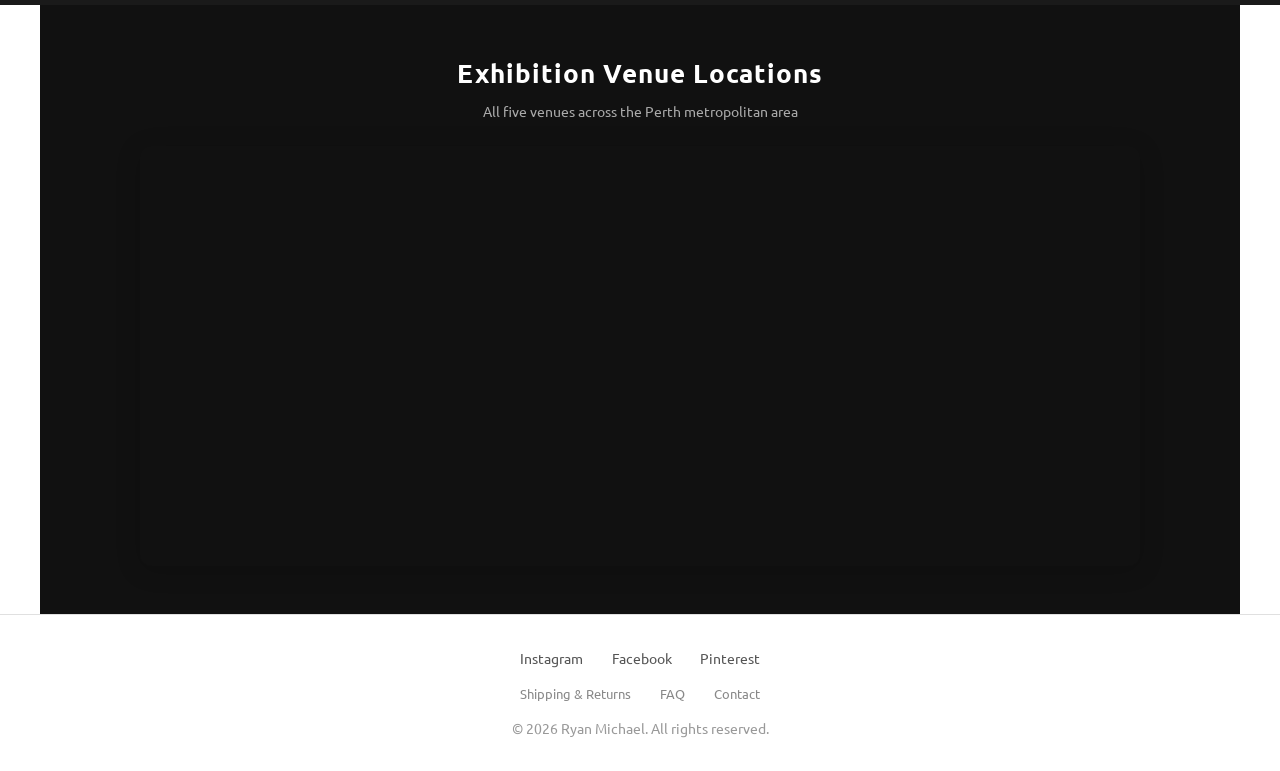
==== commit 4a6995a9: "Fix blank map — move Leaflet CSS to head, invalidate size on page switch" ====
--- a/index.html
+++ b/index.html
@@ -5,6 +5,7 @@
     <meta name="viewport" content="width=device-width, initial-scale=1.0">
     <title>Ryan Michael — Artist</title>
     <link rel="stylesheet" href="styles.css">
+    <link rel="stylesheet" href="https://unpkg.com/leaflet@1.9.4/dist/leaflet.css" integrity="sha256-p4NxAoJBhIIN+hmNHrzRCf9tD/miZyoHS5obTRR9BMY=" crossorigin=""/>
 </head>
 <body>
     <header>
@@ -45,9 +46,6 @@
             <a href="#" class="hero-cta" onclick="showPage('reels'); return false;">View Works</a>
         </div>
     </section>
-
-    <!-- Leaflet CSS -->
-    <link rel="stylesheet" href="https://unpkg.com/leaflet@1.9.4/dist/leaflet.css" integrity="sha256-p4NxAoJBhIIN+hmNHrzRCf9tD/miZyoHS5obTRR9BMY=" crossorigin=""/>
 
     <!-- EDITORIAL INTRO -->
     <section id="editorial-intro">
@@ -721,6 +719,7 @@
         ];
 
         var map = L.map('map', { scrollWheelZoom: false }).setView([-31.99, 115.877], 12);
+        window._leafletMap = map;
 
         L.tileLayer('https://{s}.tile.openstreetmap.org/{z}/{x}/{y}.png', {
             attribution: '&copy; <a href="https://www.openstreetmap.org/copyright">OpenStreetMap</a> contributors',
